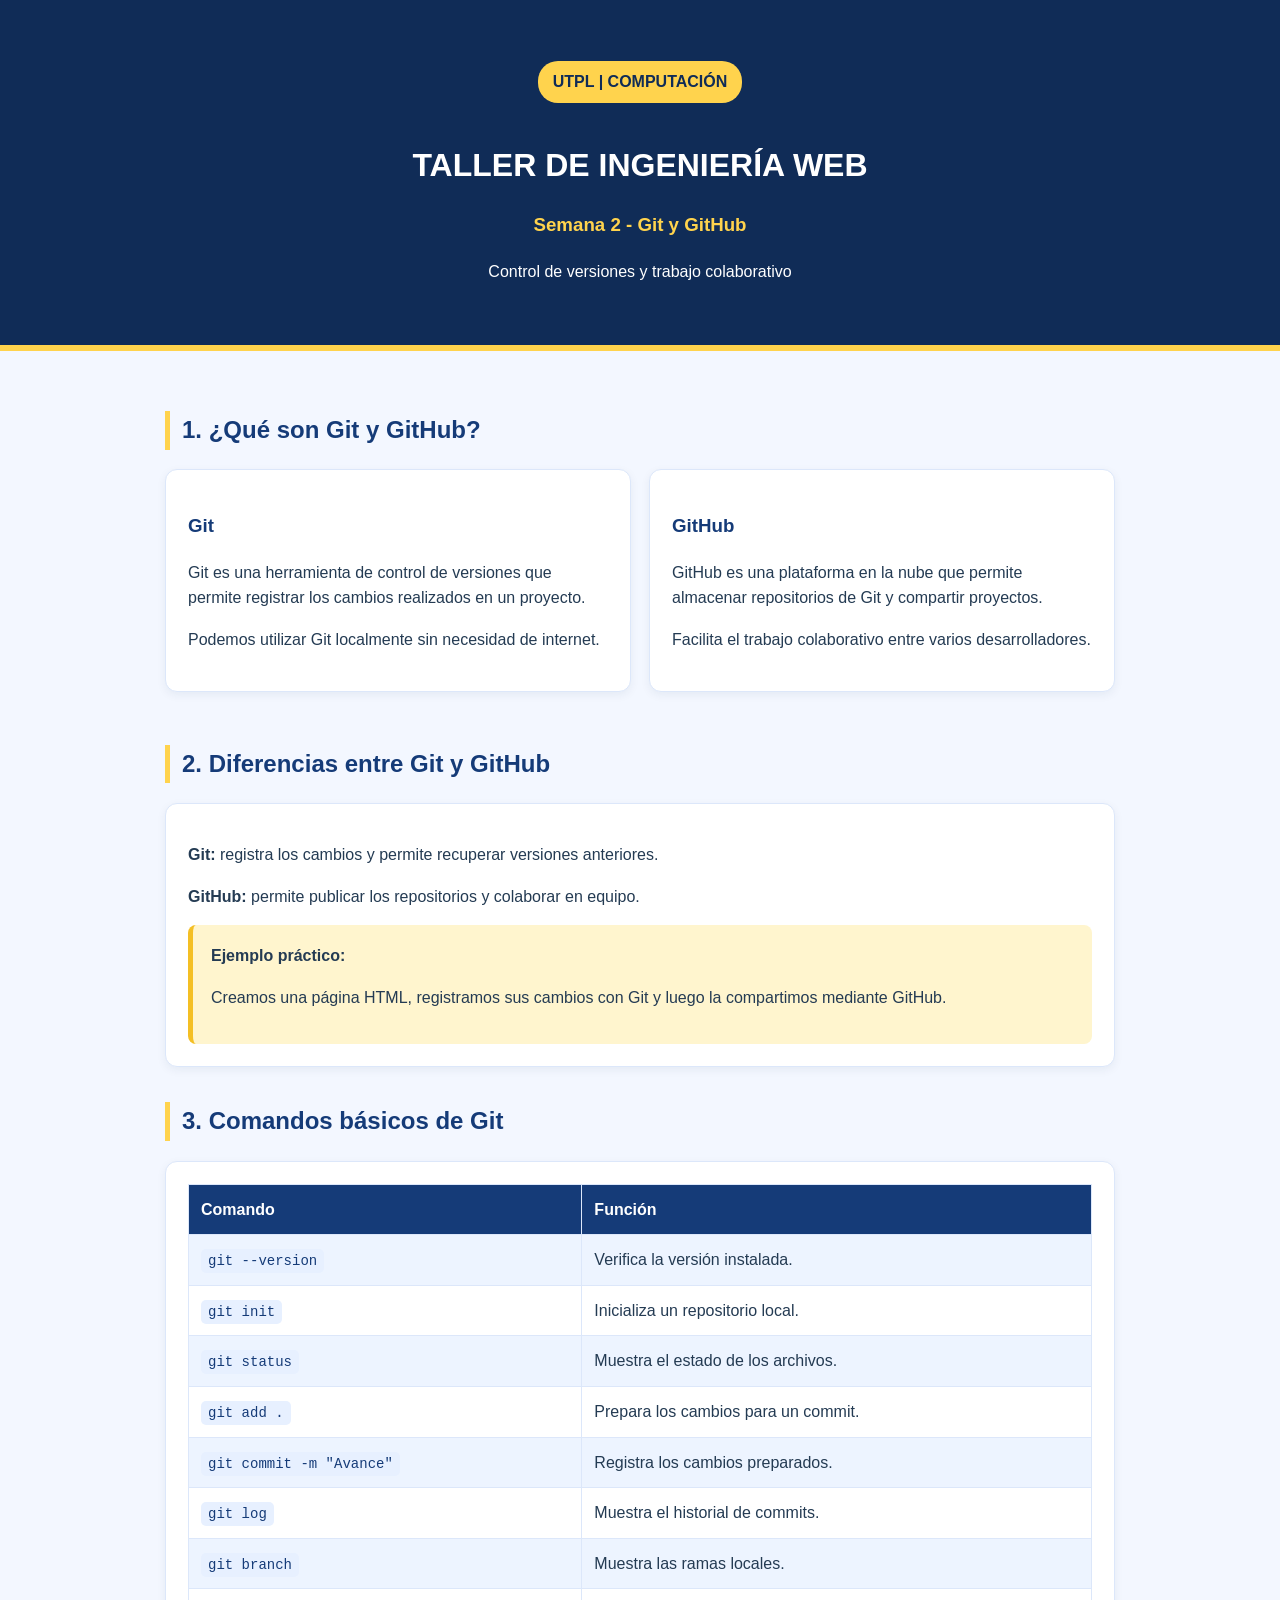
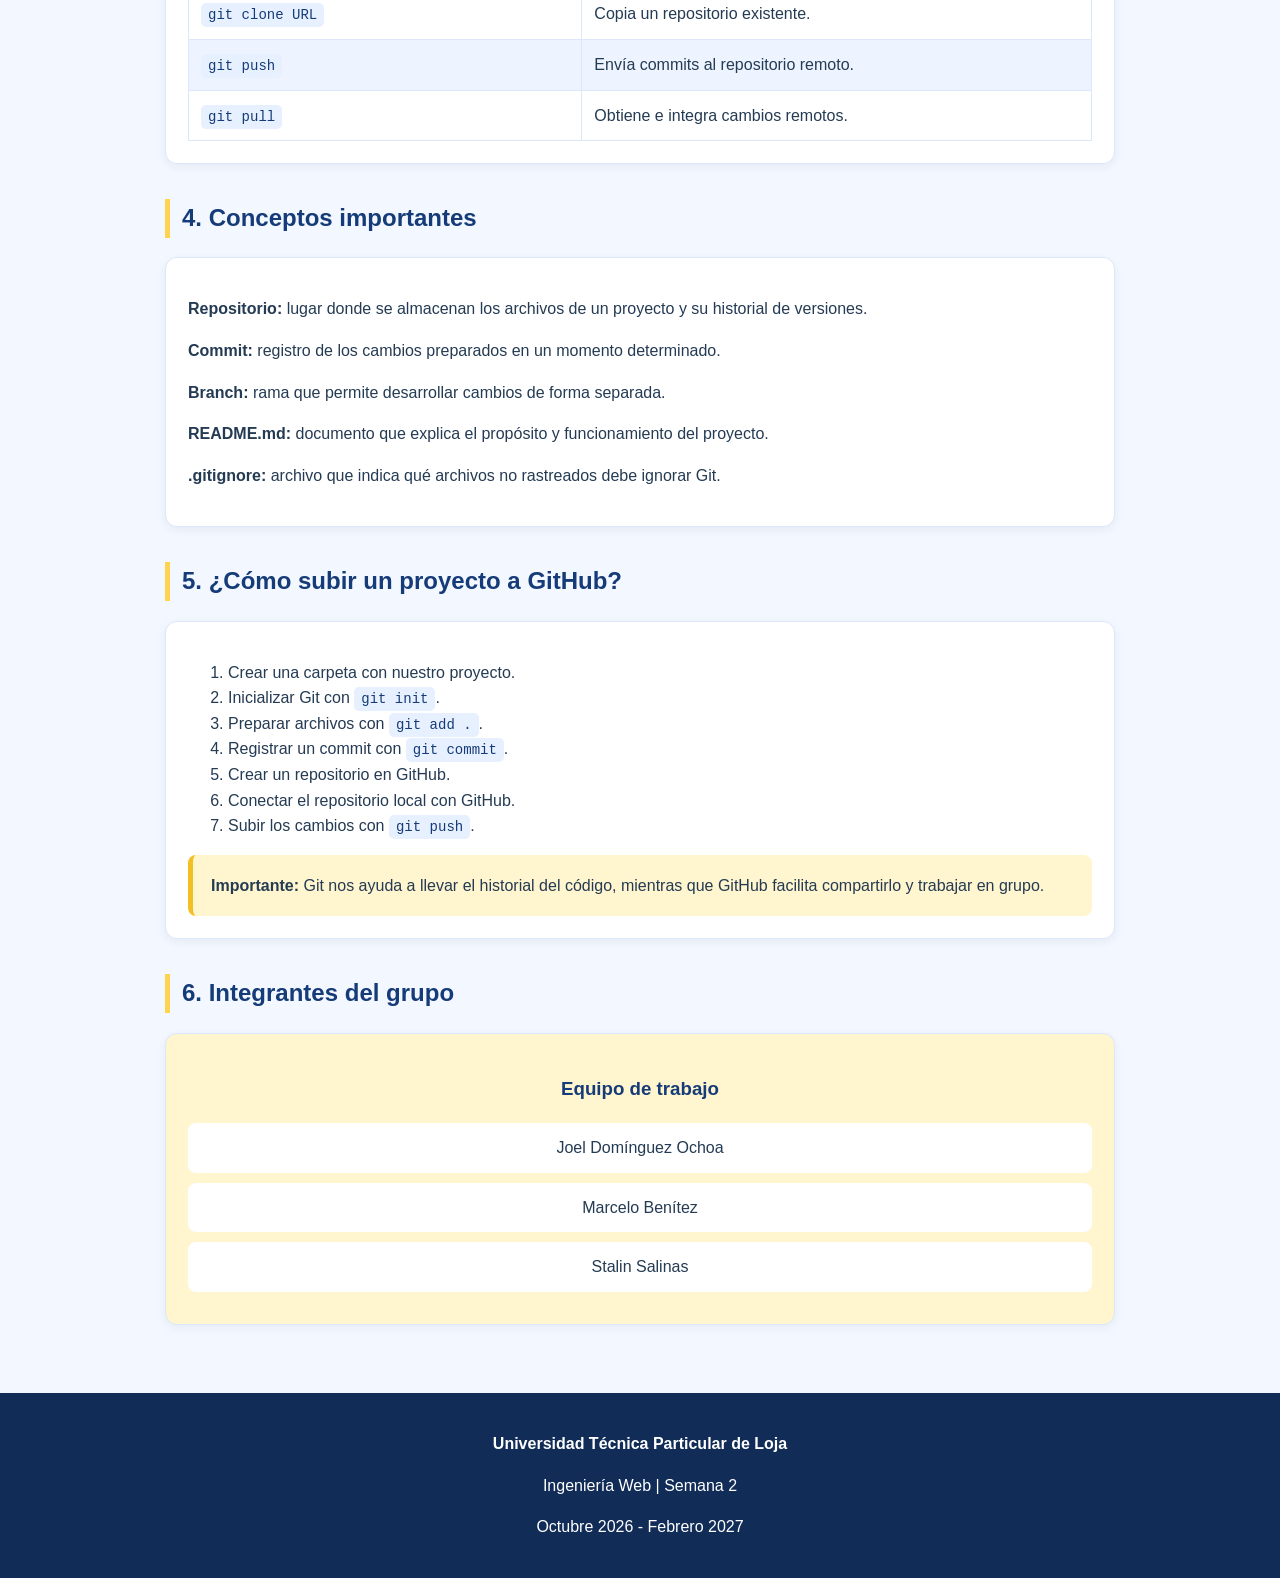
==== index.html @ 4f84884b "Primer Cambio I" ====
<!DOCTYPE html>
<html lang="es">
<head>
    <meta charset="UTF-8">
    <meta name="viewport" content="width=device-width, initial-scale=1.0">
    <title>Taller de Ingeniería Web</title>

    <style>
        body {
            margin: 0;
            font-family: Arial, sans-serif;
            background-color: #F3F7FF;
            color: #243B53;
            line-height: 1.6;
        }

        header {
            background-color: #102C57;
            color: white;
            text-align: center;
            padding: 45px 20px;
            border-bottom: 6px solid #FFD34D;
        }

        header h1 {
            font-size: 32px;
            margin-bottom: 10px;
        }

        .etiqueta {
            background-color: #FFD34D;
            color: #102C57;
            padding: 8px 15px;
            border-radius: 20px;
            font-weight: bold;
            display: inline-block;
        }

        .contenedor {
            max-width: 950px;
            margin: auto;
            padding: 25px;
        }

        h2 {
            color: #153B78;
            border-left: 5px solid #FFD34D;
            padding-left: 12px;
            margin-top: 35px;
        }

        h3 {
            color: #153B78;
        }

        .tarjeta {
            background-color: white;
            padding: 22px;
            margin-bottom: 18px;
            border-radius: 12px;
            border: 1px solid #DCE7FA;
            box-shadow: 0 3px 10px #152B5010;
        }

        .columnas {
            display: flex;
            gap: 18px;
        }

        .columnas .tarjeta {
            flex: 1;
        }

        .destacado {
            background-color: #FFF5CE;
            border-left: 5px solid #F4BF24;
            padding: 18px;
            border-radius: 8px;
        }

        table {
            width: 100%;
            border-collapse: collapse;
        }

        th {
            background-color: #153B78;
            color: white;
        }

        th, td {
            padding: 12px;
            border: 1px solid #DCE7FA;
            text-align: left;
        }

        tr:nth-child(even) {
            background-color: #EDF4FF;
        }

        code {
            background-color: #E7F0FF;
            color: #153B78;
            padding: 4px 7px;
            border-radius: 5px;
            font-size: 14px;
        }

        .tabla {
            overflow-x: auto;
        }

        .integrantes {
            background-color: #FFF5CE;
            text-align: center;
        }

        .integrantes p {
            background-color: white;
            padding: 12px;
            border-radius: 8px;
            margin: 10px 0;
        }

        footer {
            background-color: #102C57;
            color: white;
            text-align: center;
            padding: 22px;
            margin-top: 25px;
        }

        @media (max-width: 600px) {
            .columnas {
                flex-direction: column;
            }

            header h1 {
                font-size: 25px;
            }
        }
    </style>
</head>

<body>

    <header>
        <p class="etiqueta">UTPL | COMPUTACIÓN</p>

        <h1>TALLER DE INGENIERÍA WEB</h1>

        <h3 style="color: #FFD34D;">
            Semana 2 - Git y GitHub
        </h3>

        <p>Control de versiones y trabajo colaborativo</p>
    </header>

    <main class="contenedor">

        <h2>1. ¿Qué son Git y GitHub?</h2>

        <div class="columnas">

            <div class="tarjeta">
                <h3>Git</h3>

                <p>
                    Git es una herramienta de control
                    de versiones que permite registrar
                    los cambios realizados en un proyecto.
                </p>

                <p>
                    Podemos utilizar Git localmente
                    sin necesidad de internet.
                </p>
            </div>

            <div class="tarjeta">
                <h3>GitHub</h3>

                <p>
                    GitHub es una plataforma en la nube
                    que permite almacenar repositorios
                    de Git y compartir proyectos.
                </p>

                <p>
                    Facilita el trabajo colaborativo
                    entre varios desarrolladores.
                </p>
            </div>

        </div>

        <h2>2. Diferencias entre Git y GitHub</h2>

        <div class="tarjeta">

            <p>
                <b>Git:</b> registra los cambios
                y permite recuperar versiones anteriores.
            </p>

            <p>
                <b>GitHub:</b> permite publicar
                los repositorios y colaborar en equipo.
            </p>

            <div class="destacado">
                <b>Ejemplo práctico:</b>

                <p>
                    Creamos una página HTML, registramos
                    sus cambios con Git y luego la
                    compartimos mediante GitHub.
                </p>
            </div>

        </div>

        <h2>3. Comandos básicos de Git</h2>

        <div class="tarjeta tabla">

            <table>
                <tr>
                    <th>Comando</th>
                    <th>Función</th>
                </tr>

                <tr>
                    <td><code>git --version</code></td>
                    <td>Verifica la versión instalada.</td>
                </tr>

                <tr>
                    <td><code>git init</code></td>
                    <td>Inicializa un repositorio local.</td>
                </tr>

                <tr>
                    <td><code>git status</code></td>
                    <td>Muestra el estado de los archivos.</td>
                </tr>

                <tr>
                    <td><code>git add .</code></td>
                    <td>Prepara los cambios para un commit.</td>
                </tr>

                <tr>
                    <td><code>git commit -m "Avance"</code></td>
                    <td>Registra los cambios preparados.</td>
                </tr>

                <tr>
                    <td><code>git log</code></td>
                    <td>Muestra el historial de commits.</td>
                </tr>

                <tr>
                    <td><code>git branch</code></td>
                    <td>Muestra las ramas locales.</td>
                </tr>

                <tr>
                    <td><code>git clone URL</code></td>
                    <td>Copia un repositorio existente.</td>
                </tr>

                <tr>
                    <td><code>git push</code></td>
                    <td>Envía commits al repositorio remoto.</td>
                </tr>

                <tr>
                    <td><code>git pull</code></td>
                    <td>Obtiene e integra cambios remotos.</td>
                </tr>
            </table>

        </div>

        <h2>4. Conceptos importantes</h2>

        <div class="tarjeta">

            <p>
                <b>Repositorio:</b> lugar donde se
                almacenan los archivos de un proyecto
                y su historial de versiones.
            </p>

            <p>
                <b>Commit:</b> registro de los cambios
                preparados en un momento determinado.
            </p>

            <p>
                <b>Branch:</b> rama que permite
                desarrollar cambios de forma separada.
            </p>

            <p>
                <b>README.md:</b> documento que explica
                el propósito y funcionamiento del proyecto.
            </p>

            <p>
                <b>.gitignore:</b> archivo que indica
                qué archivos no rastreados debe ignorar Git.
            </p>

        </div>

        <h2>5. ¿Cómo subir un proyecto a GitHub?</h2>

        <div class="tarjeta">

            <ol>
                <li>Crear una carpeta con nuestro proyecto.</li>
                <li>Inicializar Git con <code>git init</code>.</li>
                <li>Preparar archivos con <code>git add .</code>.</li>
                <li>Registrar un commit con <code>git commit</code>.</li>
                <li>Crear un repositorio en GitHub.</li>
                <li>Conectar el repositorio local con GitHub.</li>
                <li>Subir los cambios con <code>git push</code>.</li>
            </ol>

            <div class="destacado">
                <b>Importante:</b>
                Git nos ayuda a llevar el historial
                del código, mientras que GitHub facilita
                compartirlo y trabajar en grupo.
            </div>

        </div>

        <h2>6. Integrantes del grupo</h2>

        <div class="tarjeta integrantes">

            <h3>Equipo de trabajo</h3>

            <p>Joel Domínguez Ochoa</p>
            <p>Marcelo Benítez</p>
            <p>Stalin Salinas</p>

        </div>

    </main>

    <footer>
        <p><b>Universidad Técnica Particular de Loja</b></p>
        <p>Ingeniería Web | Semana 2</p>
        <p>Octubre 2026 - Febrero 2027</p>
    </footer>

</body>
</html>
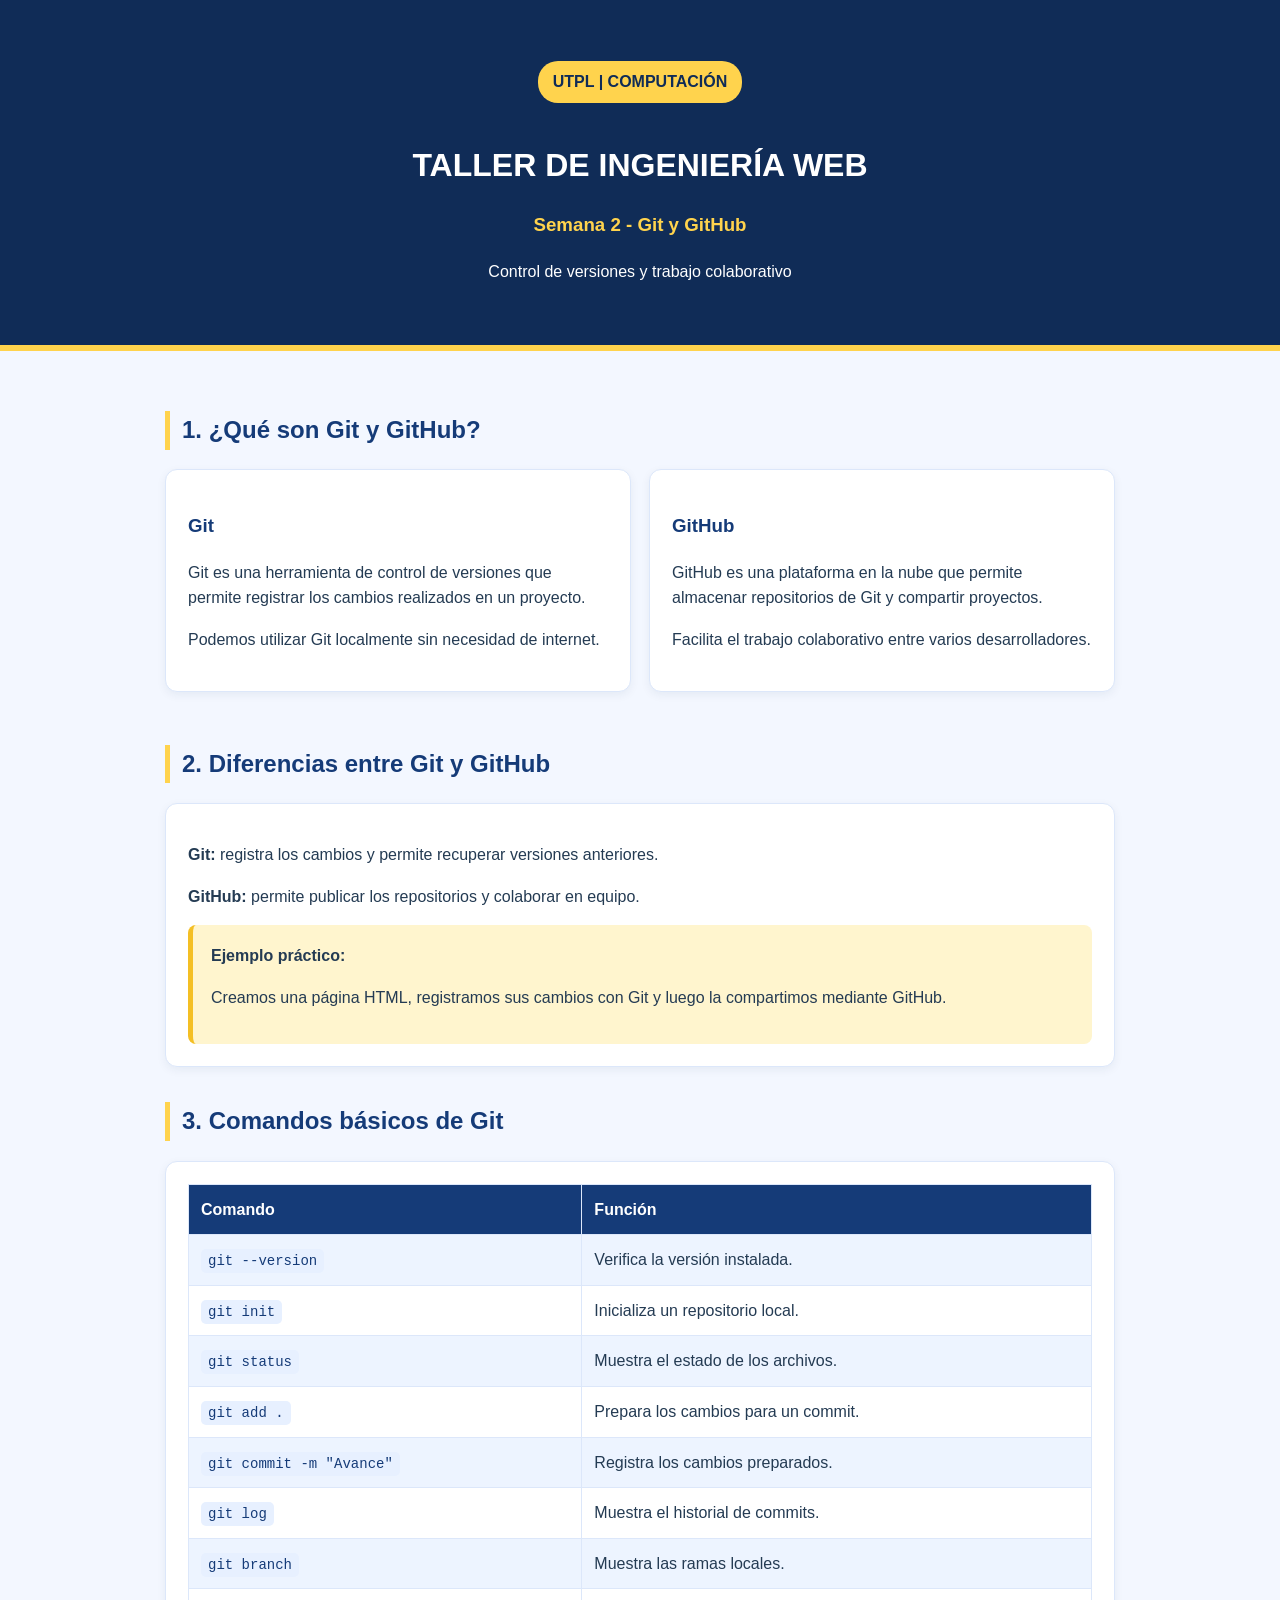
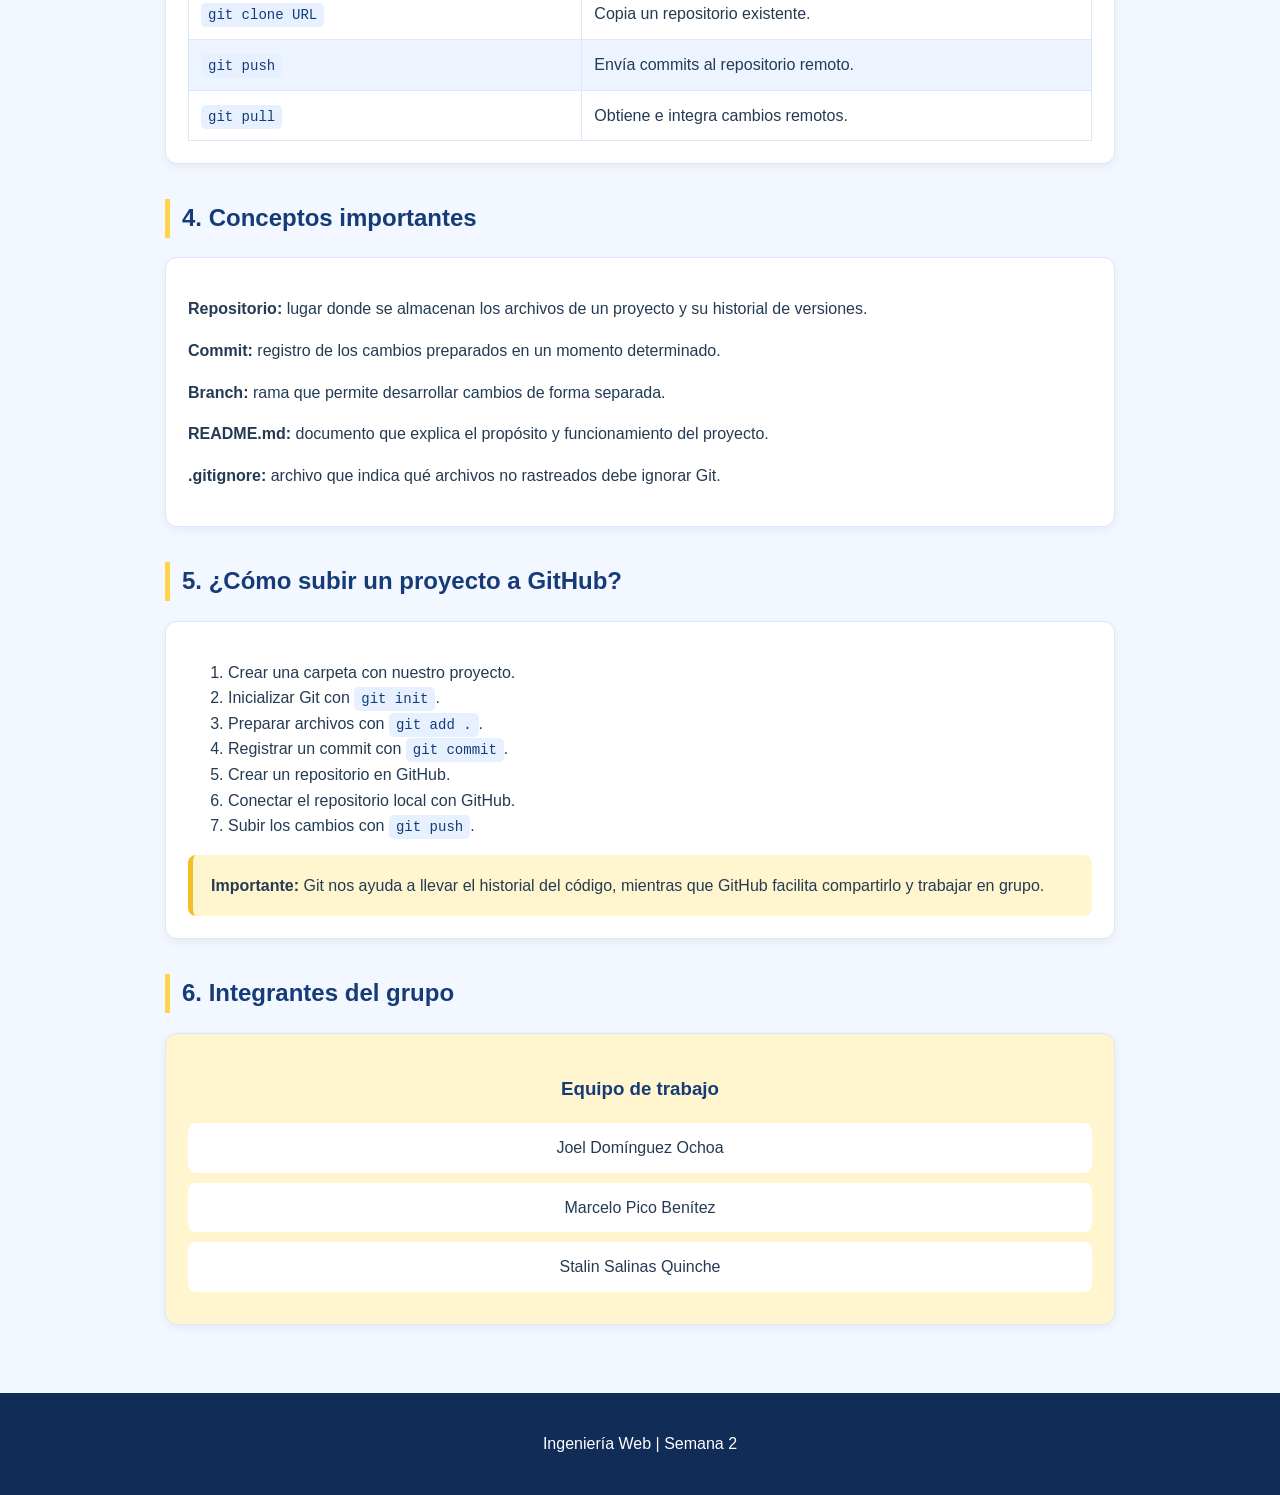
==== commit 5ac05e04: "Primer Cambio II" ====
--- a/index.html
+++ b/index.html
@@ -346,17 +346,15 @@
             <h3>Equipo de trabajo</h3>
 
             <p>Joel Domínguez Ochoa</p>
-            <p>Marcelo Benítez</p>
-            <p>Stalin Salinas</p>
+            <p>Marcelo Pico Benítez</p>
+            <p>Stalin Salinas Quinche</p>
 
         </div>
 
     </main>
 
     <footer>
-        <p><b>Universidad Técnica Particular de Loja</b></p>
         <p>Ingeniería Web | Semana 2</p>
-        <p>Octubre 2026 - Febrero 2027</p>
     </footer>
 
 </body>
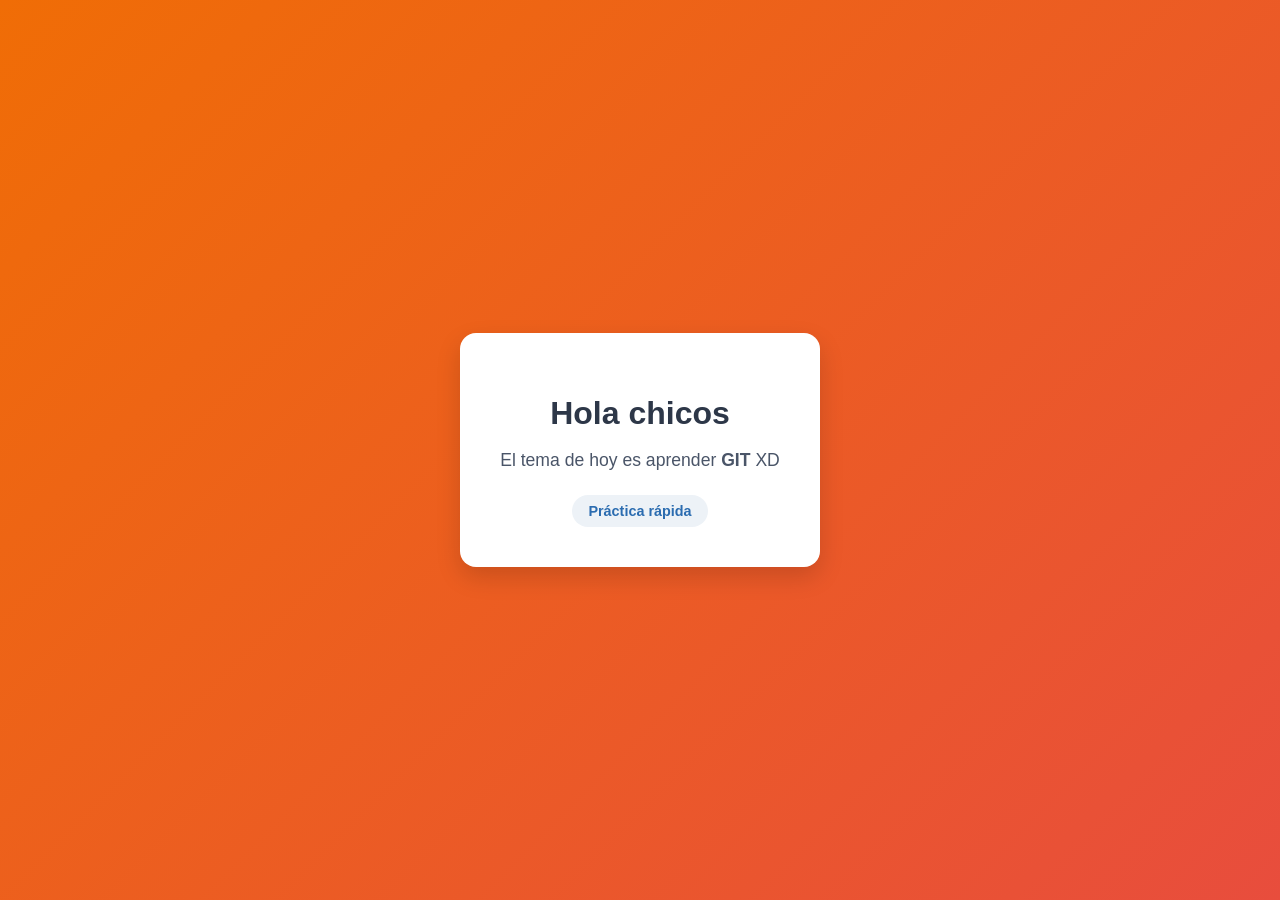
==== commit eb2c92f4: "practicaRamaGitHub" ====
--- a/index.html
+++ b/index.html
@@ -1,361 +1,16 @@
-
 <!DOCTYPE html>
 <html lang="es">
 <head>
     <meta charset="UTF-8">
     <meta name="viewport" content="width=device-width, initial-scale=1.0">
-    <title>Taller de Ingeniería Web</title>
-
-    <style>
-        body {
-            margin: 0;
-            font-family: Arial, sans-serif;
-            background-color: #F3F7FF;
-            color: #243B53;
-            line-height: 1.6;
-        }
-
-        header {
-            background-color: #102C57;
-            color: white;
-            text-align: center;
-            padding: 45px 20px;
-            border-bottom: 6px solid #FFD34D;
-        }
-
-        header h1 {
-            font-size: 32px;
-            margin-bottom: 10px;
-        }
-
-        .etiqueta {
-            background-color: #FFD34D;
-            color: #102C57;
-            padding: 8px 15px;
-            border-radius: 20px;
-            font-weight: bold;
-            display: inline-block;
-        }
-
-        .contenedor {
-            max-width: 950px;
-            margin: auto;
-            padding: 25px;
-        }
-
-        h2 {
-            color: #153B78;
-            border-left: 5px solid #FFD34D;
-            padding-left: 12px;
-            margin-top: 35px;
-        }
-
-        h3 {
-            color: #153B78;
-        }
-
-        .tarjeta {
-            background-color: white;
-            padding: 22px;
-            margin-bottom: 18px;
-            border-radius: 12px;
-            border: 1px solid #DCE7FA;
-            box-shadow: 0 3px 10px #152B5010;
-        }
-
-        .columnas {
-            display: flex;
-            gap: 18px;
-        }
-
-        .columnas .tarjeta {
-            flex: 1;
-        }
-
-        .destacado {
-            background-color: #FFF5CE;
-            border-left: 5px solid #F4BF24;
-            padding: 18px;
-            border-radius: 8px;
-        }
-
-        table {
-            width: 100%;
-            border-collapse: collapse;
-        }
-
-        th {
-            background-color: #153B78;
-            color: white;
-        }
-
-        th, td {
-            padding: 12px;
-            border: 1px solid #DCE7FA;
-            text-align: left;
-        }
-
-        tr:nth-child(even) {
-            background-color: #EDF4FF;
-        }
-
-        code {
-            background-color: #E7F0FF;
-            color: #153B78;
-            padding: 4px 7px;
-            border-radius: 5px;
-            font-size: 14px;
-        }
-
-        .tabla {
-            overflow-x: auto;
-        }
-
-        .integrantes {
-            background-color: #FFF5CE;
-            text-align: center;
-        }
-
-        .integrantes p {
-            background-color: white;
-            padding: 12px;
-            border-radius: 8px;
-            margin: 10px 0;
-        }
-
-        footer {
-            background-color: #102C57;
-            color: white;
-            text-align: center;
-            padding: 22px;
-            margin-top: 25px;
-        }
-
-        @media (max-width: 600px) {
-            .columnas {
-                flex-direction: column;
-            }
-
-            header h1 {
-                font-size: 25px;
-            }
-        }
-    </style>
+    <title>Práctica de Git</title>
+    <link rel="stylesheet" href="style.css">
 </head>
-
 <body>
-
-    <header>
-        <p class="etiqueta">UTPL | COMPUTACIÓN</p>
-
-        <h1>TALLER DE INGENIERÍA WEB</h1>
-
-        <h3 style="color: #FFD34D;">
-            Semana 2 - Git y GitHub
-        </h3>
-
-        <p>Control de versiones y trabajo colaborativo</p>
-    </header>
-
-    <main class="contenedor">
-
-        <h2>1. ¿Qué son Git y GitHub?</h2>
-
-        <div class="columnas">
-
-            <div class="tarjeta">
-                <h3>Git</h3>
-
-                <p>
-                    Git es una herramienta de control
-                    de versiones que permite registrar
-                    los cambios realizados en un proyecto.
-                </p>
-
-                <p>
-                    Podemos utilizar Git localmente
-                    sin necesidad de internet.
-                </p>
-            </div>
-
-            <div class="tarjeta">
-                <h3>GitHub</h3>
-
-                <p>
-                    GitHub es una plataforma en la nube
-                    que permite almacenar repositorios
-                    de Git y compartir proyectos.
-                </p>
-
-                <p>
-                    Facilita el trabajo colaborativo
-                    entre varios desarrolladores.
-                </p>
-            </div>
-
-        </div>
-
-        <h2>2. Diferencias entre Git y GitHub</h2>
-
-        <div class="tarjeta">
-
-            <p>
-                <b>Git:</b> registra los cambios
-                y permite recuperar versiones anteriores.
-            </p>
-
-            <p>
-                <b>GitHub:</b> permite publicar
-                los repositorios y colaborar en equipo.
-            </p>
-
-            <div class="destacado">
-                <b>Ejemplo práctico:</b>
-
-                <p>
-                    Creamos una página HTML, registramos
-                    sus cambios con Git y luego la
-                    compartimos mediante GitHub.
-                </p>
-            </div>
-
-        </div>
-
-        <h2>3. Comandos básicos de Git</h2>
-
-        <div class="tarjeta tabla">
-
-            <table>
-                <tr>
-                    <th>Comando</th>
-                    <th>Función</th>
-                </tr>
-
-                <tr>
-                    <td><code>git --version</code></td>
-                    <td>Verifica la versión instalada.</td>
-                </tr>
-
-                <tr>
-                    <td><code>git init</code></td>
-                    <td>Inicializa un repositorio local.</td>
-                </tr>
-
-                <tr>
-                    <td><code>git status</code></td>
-                    <td>Muestra el estado de los archivos.</td>
-                </tr>
-
-                <tr>
-                    <td><code>git add .</code></td>
-                    <td>Prepara los cambios para un commit.</td>
-                </tr>
-
-                <tr>
-                    <td><code>git commit -m "Avance"</code></td>
-                    <td>Registra los cambios preparados.</td>
-                </tr>
-
-                <tr>
-                    <td><code>git log</code></td>
-                    <td>Muestra el historial de commits.</td>
-                </tr>
-
-                <tr>
-                    <td><code>git branch</code></td>
-                    <td>Muestra las ramas locales.</td>
-                </tr>
-
-                <tr>
-                    <td><code>git clone URL</code></td>
-                    <td>Copia un repositorio existente.</td>
-                </tr>
-
-                <tr>
-                    <td><code>git push</code></td>
-                    <td>Envía commits al repositorio remoto.</td>
-                </tr>
-
-                <tr>
-                    <td><code>git pull</code></td>
-                    <td>Obtiene e integra cambios remotos.</td>
-                </tr>
-            </table>
-
-        </div>
-
-        <h2>4. Conceptos importantes</h2>
-
-        <div class="tarjeta">
-
-            <p>
-                <b>Repositorio:</b> lugar donde se
-                almacenan los archivos de un proyecto
-                y su historial de versiones.
-            </p>
-
-            <p>
-                <b>Commit:</b> registro de los cambios
-                preparados en un momento determinado.
-            </p>
-
-            <p>
-                <b>Branch:</b> rama que permite
-                desarrollar cambios de forma separada.
-            </p>
-
-            <p>
-                <b>README.md:</b> documento que explica
-                el propósito y funcionamiento del proyecto.
-            </p>
-
-            <p>
-                <b>.gitignore:</b> archivo que indica
-                qué archivos no rastreados debe ignorar Git.
-            </p>
-
-        </div>
-
-        <h2>5. ¿Cómo subir un proyecto a GitHub?</h2>
-
-        <div class="tarjeta">
-
-            <ol>
-                <li>Crear una carpeta con nuestro proyecto.</li>
-                <li>Inicializar Git con <code>git init</code>.</li>
-                <li>Preparar archivos con <code>git add .</code>.</li>
-                <li>Registrar un commit con <code>git commit</code>.</li>
-                <li>Crear un repositorio en GitHub.</li>
-                <li>Conectar el repositorio local con GitHub.</li>
-                <li>Subir los cambios con <code>git push</code>.</li>
-            </ol>
-
-            <div class="destacado">
-                <b>Importante:</b>
-                Git nos ayuda a llevar el historial
-                del código, mientras que GitHub facilita
-                compartirlo y trabajar en grupo.
-            </div>
-
-        </div>
-
-        <h2>6. Integrantes del grupo</h2>
-
-        <div class="tarjeta integrantes">
-
-            <h3>Equipo de trabajo</h3>
-
-            <p>Joel Domínguez Ochoa</p>
-            <p>Marcelo Pico Benítez</p>
-            <p>Stalin Salinas Quinche</p>
-
-        </div>
-
-    </main>
-
-    <footer>
-        <p>Ingeniería Web | Semana 2</p>
-    </footer>
-
+    <div class="card">
+        <h1>Hola chicos</h1>
+        <p class="subtitle">El tema de hoy es aprender <strong>GIT</strong> XD</p>
+        <div class="badge">Práctica rápida</div>
+    </div>
 </body>
-</html>
+</html>
--- a/style.css
+++ b/style.css
@@ -0,0 +1,39 @@
+body {
+    font-family: 'Segoe UI', Tahoma, Geneva, Verdana, sans-serif;
+    background: linear-gradient(135deg, #f06d06, #e84d3d);
+    height: 100vh;
+    margin: 0;
+    display: flex;
+    justify-content: center;
+    align-items: center;
+}
+
+.card {
+    background: #ffffff;
+    padding: 2.5rem;
+    border-radius: 16px;
+    box-shadow: 0 10px 25px rgba(0, 0, 0, 0.15);
+    text-align: center;
+    max-width: 400px;
+}
+
+h1 {
+    color: #2d3748;
+    margin-bottom: 0.5rem;
+}
+
+.subtitle {
+    color: #4a5568;
+    font-size: 1.1rem;
+    margin-bottom: 1.5rem;
+}
+
+.badge {
+    display: inline-block;
+    background: #edf2f7;
+    color: #2b6cb0;
+    padding: 0.5rem 1rem;
+    border-radius: 20px;
+    font-weight: 600;
+    font-size: 0.9rem;
+}
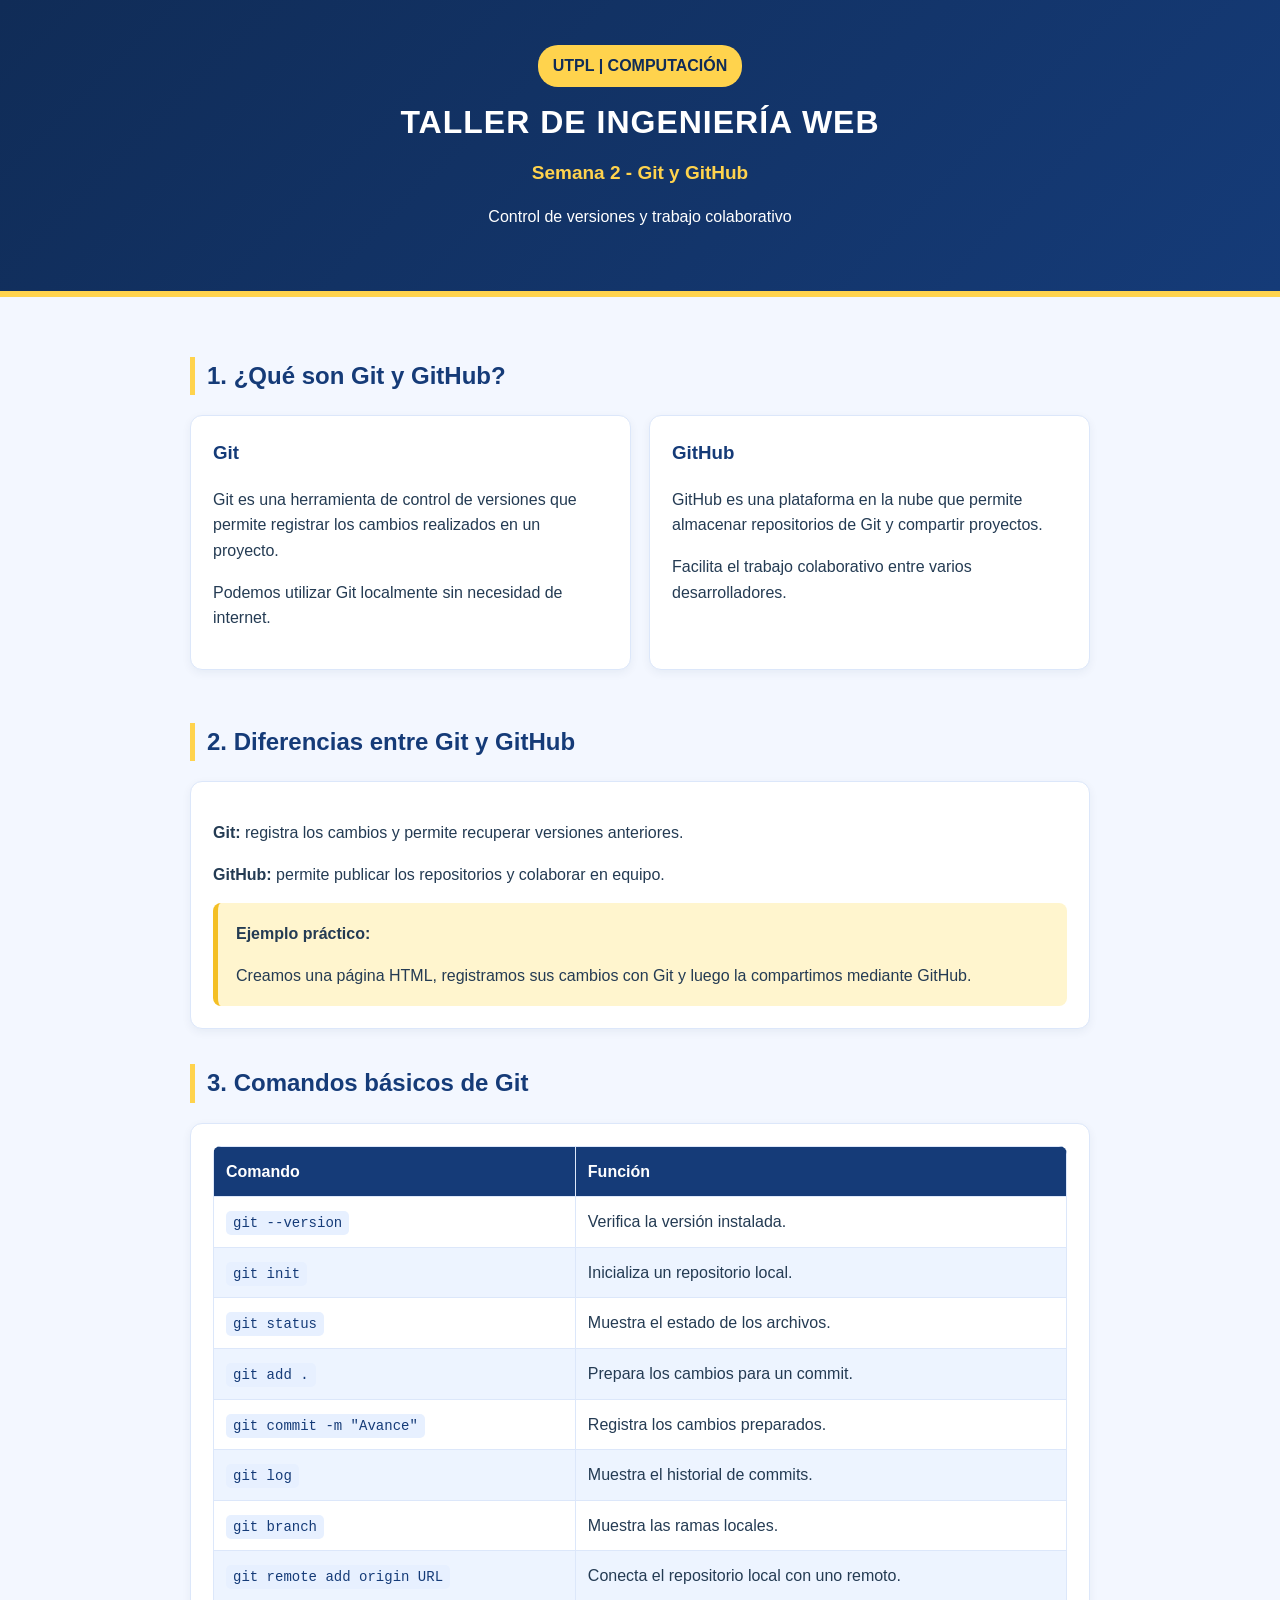
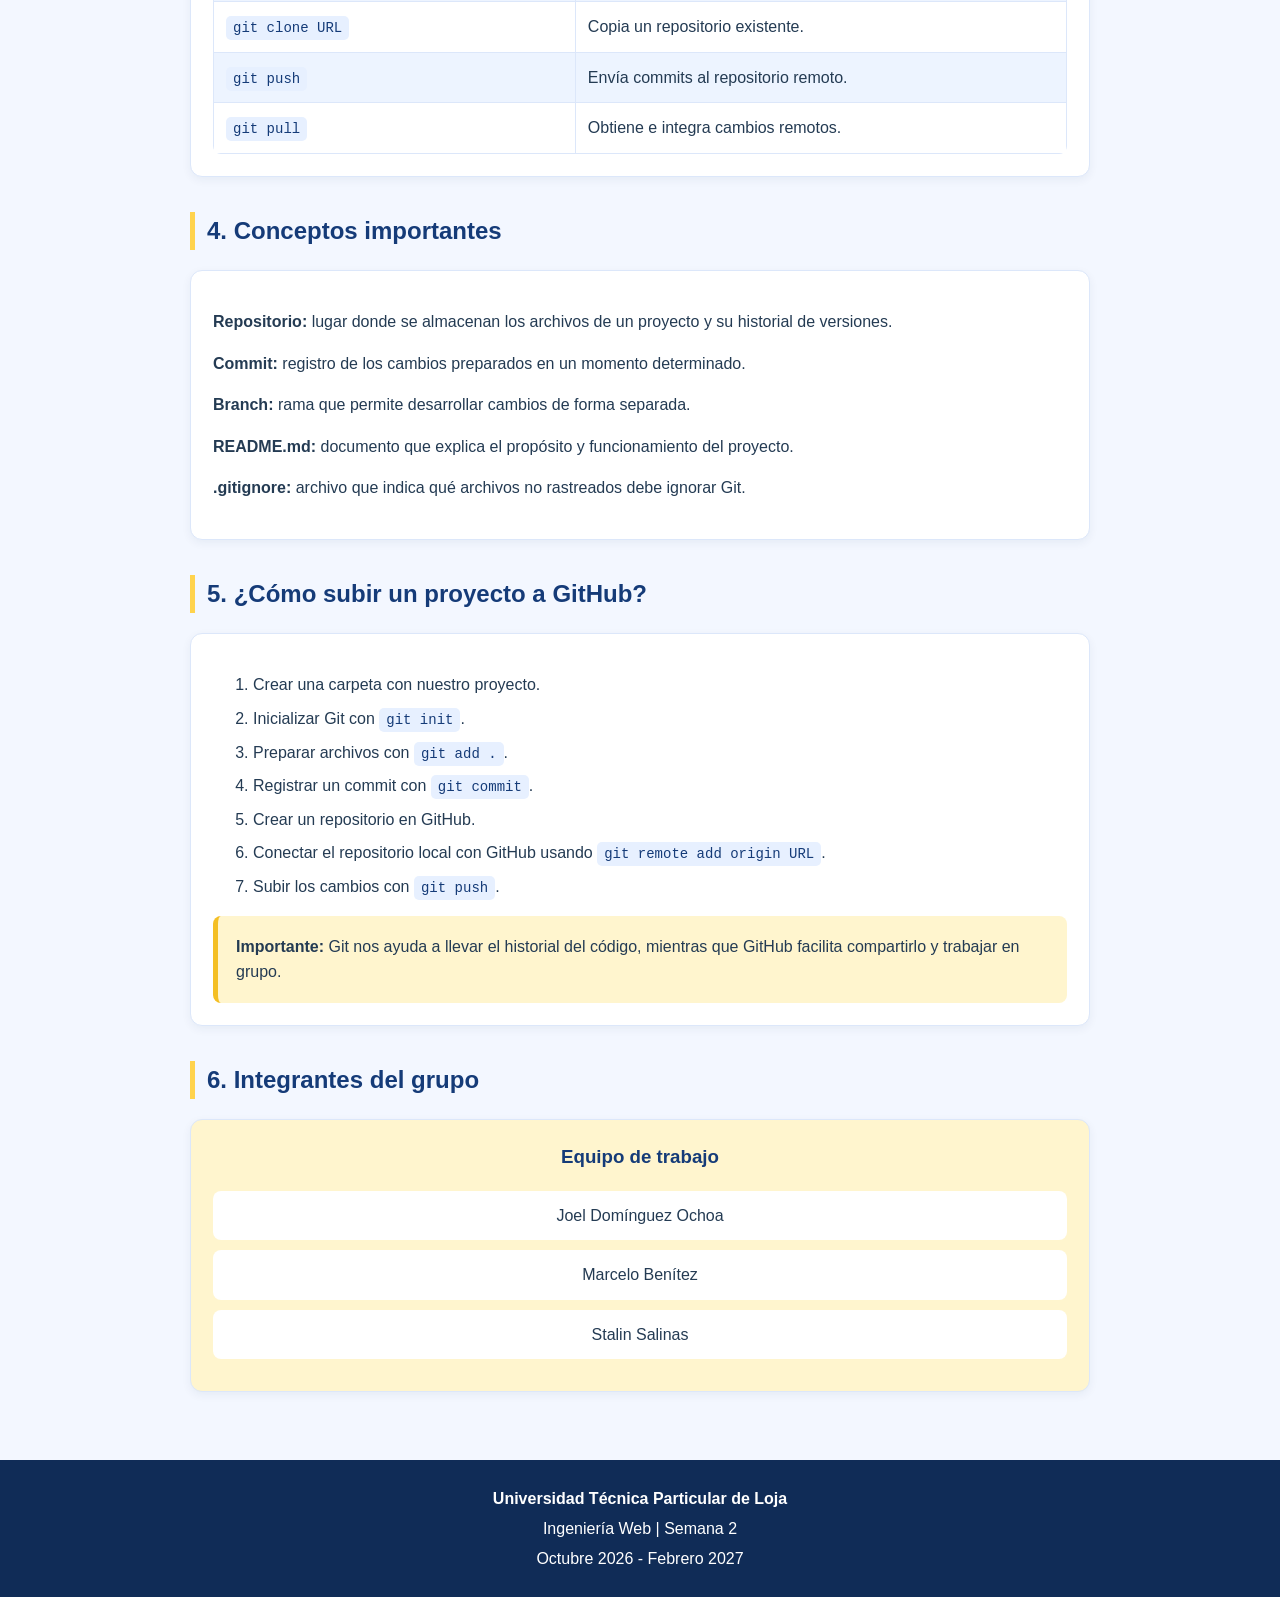
==== commit bfa8131c: "Pequeños cambios en el codigo de html, css y separación de archivos" ====
--- a/index.html
+++ b/index.html
@@ -3,14 +3,247 @@
 <head>
     <meta charset="UTF-8">
     <meta name="viewport" content="width=device-width, initial-scale=1.0">
-    <title>Práctica de Git</title>
-    <link rel="stylesheet" href="style.css">
+    <meta name="description" content="Taller de Ingeniería Web - Semana 2: Git y GitHub. UTPL Computación.">
+    <title>Taller de Ingeniería Web | Git y GitHub</title>
+    <link rel="stylesheet" href="styles.css">
 </head>
+
 <body>
-    <div class="card">
-        <h1>Hola chicos</h1>
-        <p class="subtitle">El tema de hoy es aprender <strong>GIT</strong> XD</p>
-        <div class="badge">Práctica rápida</div>
-    </div>
+
+    <header>
+        <p class="etiqueta">UTPL | COMPUTACIÓN</p>
+
+        <h1>TALLER DE INGENIERÍA WEB</h1>
+
+        <p class="subtitulo">Semana 2 - Git y GitHub</p>
+
+        <p>Control de versiones y trabajo colaborativo</p>
+    </header>
+
+    <main class="contenedor">
+
+        <section>
+            <h2>1. ¿Qué son Git y GitHub?</h2>
+
+            <div class="columnas">
+
+                <article class="tarjeta">
+                    <h3>Git</h3>
+
+                    <p>
+                        Git es una herramienta de control
+                        de versiones que permite registrar
+                        los cambios realizados en un proyecto.
+                    </p>
+
+                    <p>
+                        Podemos utilizar Git localmente
+                        sin necesidad de internet.
+                    </p>
+                </article>
+
+                <article class="tarjeta">
+                    <h3>GitHub</h3>
+
+                    <p>
+                        GitHub es una plataforma en la nube
+                        que permite almacenar repositorios
+                        de Git y compartir proyectos.
+                    </p>
+
+                    <p>
+                        Facilita el trabajo colaborativo
+                        entre varios desarrolladores.
+                    </p>
+                </article>
+
+            </div>
+        </section>
+
+        <section>
+            <h2>2. Diferencias entre Git y GitHub</h2>
+
+            <div class="tarjeta">
+
+                <p>
+                    <strong>Git:</strong> registra los cambios
+                    y permite recuperar versiones anteriores.
+                </p>
+
+                <p>
+                    <strong>GitHub:</strong> permite publicar
+                    los repositorios y colaborar en equipo.
+                </p>
+
+                <div class="destacado">
+                    <strong>Ejemplo práctico:</strong>
+
+                    <p>
+                        Creamos una página HTML, registramos
+                        sus cambios con Git y luego la
+                        compartimos mediante GitHub.
+                    </p>
+                </div>
+
+            </div>
+        </section>
+
+        <section>
+            <h2>3. Comandos básicos de Git</h2>
+
+            <div class="tarjeta tabla">
+
+                <table>
+                    <thead>
+                        <tr>
+                            <th>Comando</th>
+                            <th>Función</th>
+                        </tr>
+                    </thead>
+
+                    <tbody>
+                        <tr>
+                            <td><code>git --version</code></td>
+                            <td>Verifica la versión instalada.</td>
+                        </tr>
+
+                        <tr>
+                            <td><code>git init</code></td>
+                            <td>Inicializa un repositorio local.</td>
+                        </tr>
+
+                        <tr>
+                            <td><code>git status</code></td>
+                            <td>Muestra el estado de los archivos.</td>
+                        </tr>
+
+                        <tr>
+                            <td><code>git add .</code></td>
+                            <td>Prepara los cambios para un commit.</td>
+                        </tr>
+
+                        <tr>
+                            <td><code>git commit -m "Avance"</code></td>
+                            <td>Registra los cambios preparados.</td>
+                        </tr>
+
+                        <tr>
+                            <td><code>git log</code></td>
+                            <td>Muestra el historial de commits.</td>
+                        </tr>
+
+                        <tr>
+                            <td><code>git branch</code></td>
+                            <td>Muestra las ramas locales.</td>
+                        </tr>
+
+                        <tr>
+                            <td><code>git remote add origin URL</code></td>
+                            <td>Conecta el repositorio local con uno remoto.</td>
+                        </tr>
+
+                        <tr>
+                            <td><code>git clone URL</code></td>
+                            <td>Copia un repositorio existente.</td>
+                        </tr>
+
+                        <tr>
+                            <td><code>git push</code></td>
+                            <td>Envía commits al repositorio remoto.</td>
+                        </tr>
+
+                        <tr>
+                            <td><code>git pull</code></td>
+                            <td>Obtiene e integra cambios remotos.</td>
+                        </tr>
+                    </tbody>
+                </table>
+
+            </div>
+        </section>
+
+        <section>
+            <h2>4. Conceptos importantes</h2>
+
+            <div class="tarjeta">
+
+                <p>
+                    <strong>Repositorio:</strong> lugar donde se
+                    almacenan los archivos de un proyecto
+                    y su historial de versiones.
+                </p>
+
+                <p>
+                    <strong>Commit:</strong> registro de los cambios
+                    preparados en un momento determinado.
+                </p>
+
+                <p>
+                    <strong>Branch:</strong> rama que permite
+                    desarrollar cambios de forma separada.
+                </p>
+
+                <p>
+                    <strong>README.md:</strong> documento que explica
+                    el propósito y funcionamiento del proyecto.
+                </p>
+
+                <p>
+                    <strong>.gitignore:</strong> archivo que indica
+                    qué archivos no rastreados debe ignorar Git.
+                </p>
+
+            </div>
+        </section>
+
+        <section>
+            <h2>5. ¿Cómo subir un proyecto a GitHub?</h2>
+
+            <div class="tarjeta">
+
+                <ol class="pasos">
+                    <li>Crear una carpeta con nuestro proyecto.</li>
+                    <li>Inicializar Git con <code>git init</code>.</li>
+                    <li>Preparar archivos con <code>git add .</code>.</li>
+                    <li>Registrar un commit con <code>git commit</code>.</li>
+                    <li>Crear un repositorio en GitHub.</li>
+                    <li>Conectar el repositorio local con GitHub usando <code>git remote add origin URL</code>.</li>
+                    <li>Subir los cambios con <code>git push</code>.</li>
+                </ol>
+
+                <div class="destacado">
+                    <strong>Importante:</strong>
+                    Git nos ayuda a llevar el historial
+                    del código, mientras que GitHub facilita
+                    compartirlo y trabajar en grupo.
+                </div>
+
+            </div>
+        </section>
+
+        <section>
+            <h2>6. Integrantes del grupo</h2>
+
+            <div class="tarjeta integrantes">
+
+                <h3>Equipo de trabajo</h3>
+
+                <ul>
+                    <li>Joel Domínguez Ochoa</li>
+                    <li>Marcelo Benítez</li>
+                    <li>Stalin Salinas</li>
+                </ul>
+
+            </div>
+        </section>
+
+    </main>
+
+    <footer>
+        <p><strong>Universidad Técnica Particular de Loja</strong></p>
+        <p>Ingeniería Web | Semana 2</p>
+        <p>Octubre 2026 - Febrero 2027</p>
+    </footer>
+
 </body>
 </html>
--- a/styles.css
+++ b/styles.css
@@ -0,0 +1,213 @@
+/* ===== Variables de color ===== */
+:root {
+    --azul-oscuro: #102C57;
+    --azul: #153B78;
+    --texto: #243B53;
+    --fondo: #F3F7FF;
+    --borde: #DCE7FA;
+    --fila-par: #EDF4FF;
+    --code-fondo: #E7F0FF;
+    --amarillo: #FFD34D;
+    --amarillo-oscuro: #F4BF24;
+    --amarillo-claro: #FFF5CE;
+    --blanco: #FFFFFF;
+}
+
+/* ===== Base ===== */
+* {
+    box-sizing: border-box;
+}
+
+body {
+    margin: 0;
+    font-family: "Segoe UI", Arial, sans-serif;
+    background-color: var(--fondo);
+    color: var(--texto);
+    line-height: 1.6;
+}
+
+/* ===== Encabezado ===== */
+header {
+    background: linear-gradient(135deg, var(--azul-oscuro), var(--azul));
+    color: var(--blanco);
+    text-align: center;
+    padding: 45px 20px;
+    border-bottom: 6px solid var(--amarillo);
+}
+
+header h1 {
+    font-size: 32px;
+    margin: 10px 0;
+    letter-spacing: 1px;
+}
+
+.etiqueta {
+    background-color: var(--amarillo);
+    color: var(--azul-oscuro);
+    padding: 8px 15px;
+    border-radius: 20px;
+    font-weight: bold;
+    display: inline-block;
+    margin: 0;
+}
+
+.subtitulo {
+    color: var(--amarillo);
+    font-size: 19px;
+    font-weight: bold;
+    margin: 0 0 5px;
+}
+
+/* ===== Contenido ===== */
+.contenedor {
+    max-width: 950px;
+    margin: auto;
+    padding: 25px;
+}
+
+h2 {
+    color: var(--azul);
+    border-left: 5px solid var(--amarillo);
+    padding-left: 12px;
+    margin-top: 35px;
+}
+
+h3 {
+    color: var(--azul);
+    margin-top: 0;
+}
+
+.tarjeta {
+    background-color: var(--blanco);
+    padding: 22px;
+    margin-bottom: 18px;
+    border-radius: 12px;
+    border: 1px solid var(--borde);
+    box-shadow: 0 3px 10px rgba(21, 43, 80, 0.06);
+    transition: transform 0.2s ease, box-shadow 0.2s ease;
+}
+
+.tarjeta:hover {
+    transform: translateY(-3px);
+    box-shadow: 0 6px 16px rgba(21, 43, 80, 0.12);
+}
+
+.columnas {
+    display: flex;
+    gap: 18px;
+}
+
+.columnas .tarjeta {
+    flex: 1;
+}
+
+.destacado {
+    background-color: var(--amarillo-claro);
+    border-left: 5px solid var(--amarillo-oscuro);
+    padding: 18px;
+    border-radius: 8px;
+    margin-top: 15px;
+}
+
+.destacado p {
+    margin-bottom: 0;
+}
+
+/* ===== Tabla ===== */
+.tabla {
+    overflow-x: auto;
+}
+
+table {
+    width: 100%;
+    border-collapse: collapse;
+    border-radius: 8px;
+    overflow: hidden;
+}
+
+th {
+    background-color: var(--azul);
+    color: var(--blanco);
+}
+
+th,
+td {
+    padding: 12px;
+    border: 1px solid var(--borde);
+    text-align: left;
+}
+
+tbody tr:nth-child(even) {
+    background-color: var(--fila-par);
+}
+
+tbody tr:hover {
+    background-color: var(--amarillo-claro);
+}
+
+code {
+    background-color: var(--code-fondo);
+    color: var(--azul);
+    padding: 4px 7px;
+    border-radius: 5px;
+    font-family: Consolas, "Courier New", monospace;
+    font-size: 14px;
+    white-space: nowrap;
+}
+
+/* ===== Lista de pasos ===== */
+.pasos li {
+    margin-bottom: 8px;
+}
+
+/* ===== Integrantes ===== */
+.integrantes {
+    background-color: var(--amarillo-claro);
+    text-align: center;
+}
+
+.integrantes ul {
+    list-style: none;
+    padding: 0;
+    margin: 0;
+}
+
+.integrantes li {
+    background-color: var(--blanco);
+    padding: 12px;
+    border-radius: 8px;
+    margin: 10px 0;
+    font-weight: 500;
+}
+
+/* ===== Pie de página ===== */
+footer {
+    background-color: var(--azul-oscuro);
+    color: var(--blanco);
+    text-align: center;
+    padding: 22px;
+    margin-top: 25px;
+}
+
+footer p {
+    margin: 4px 0;
+}
+
+/* ===== Responsive ===== */
+@media (max-width: 600px) {
+    .columnas {
+        flex-direction: column;
+    }
+
+    header h1 {
+        font-size: 25px;
+    }
+
+    .contenedor {
+        padding: 15px;
+    }
+
+    code {
+        white-space: normal;
+    }
+}
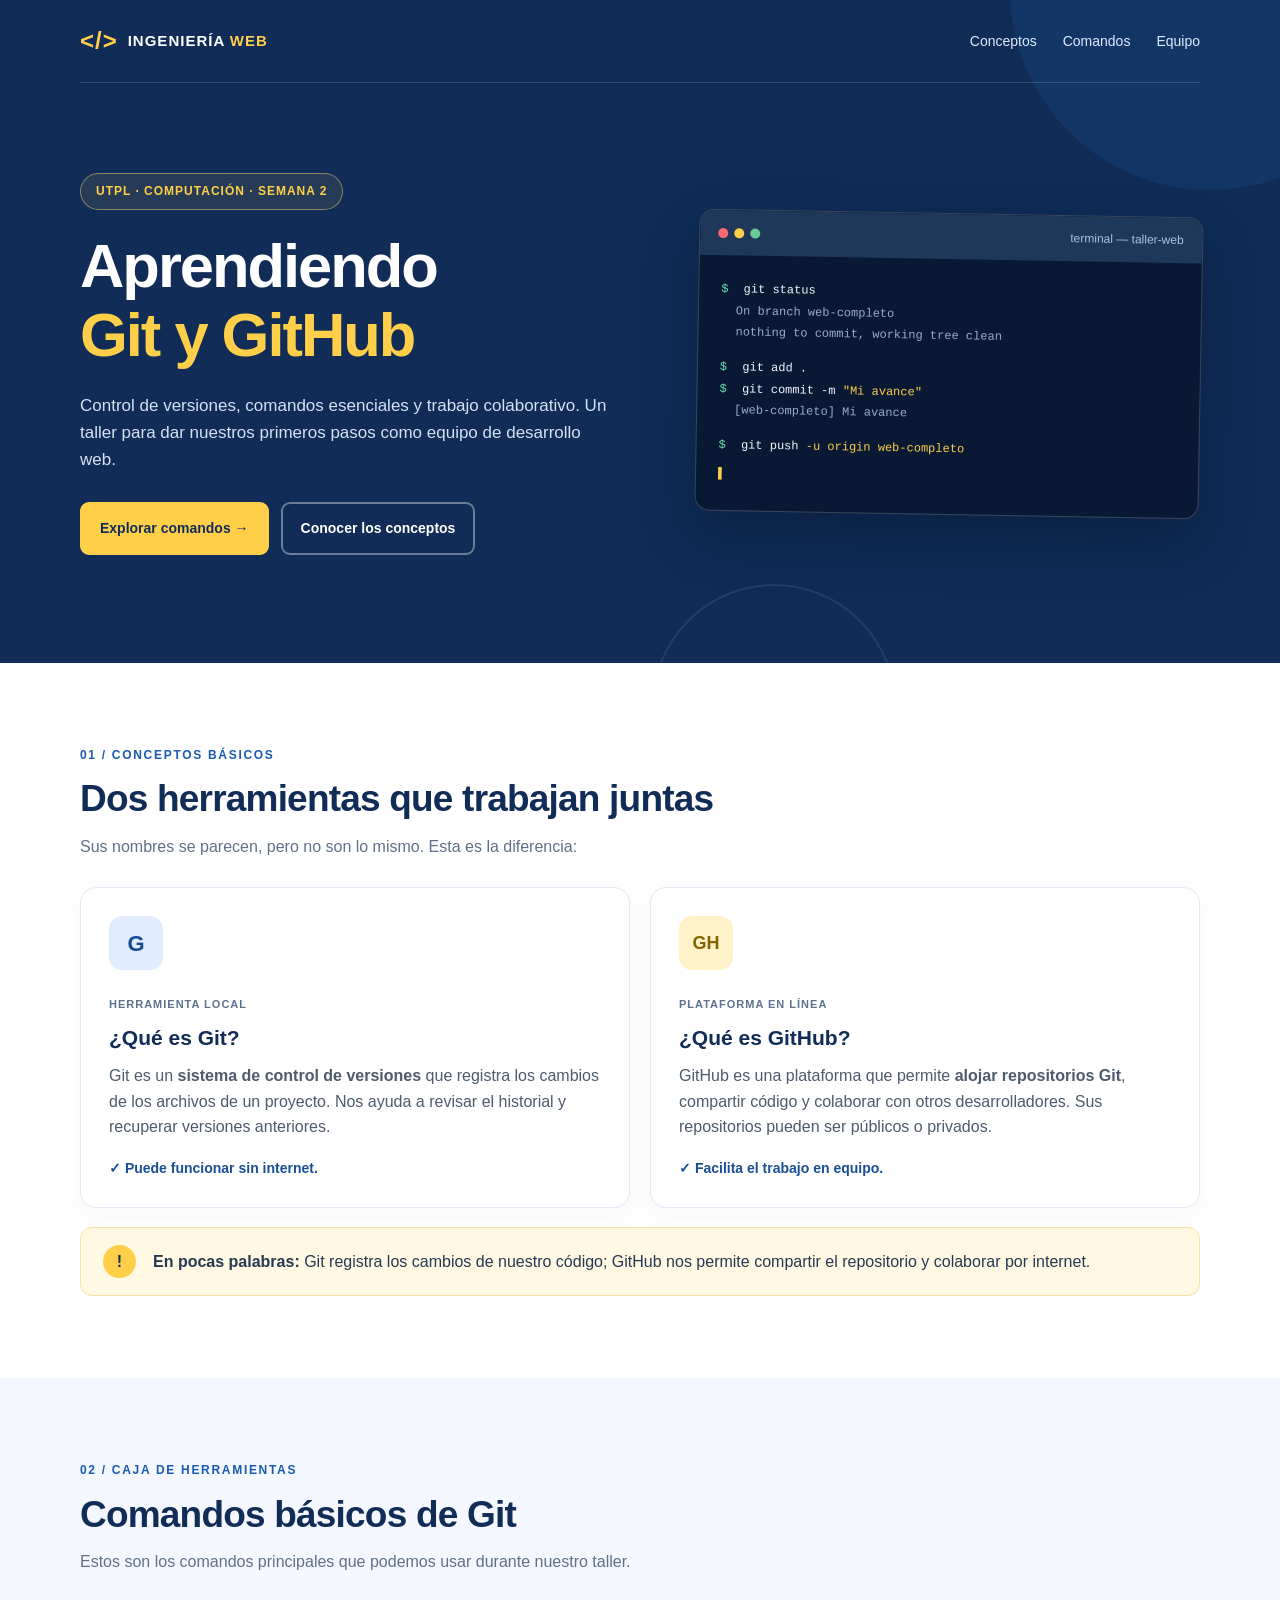
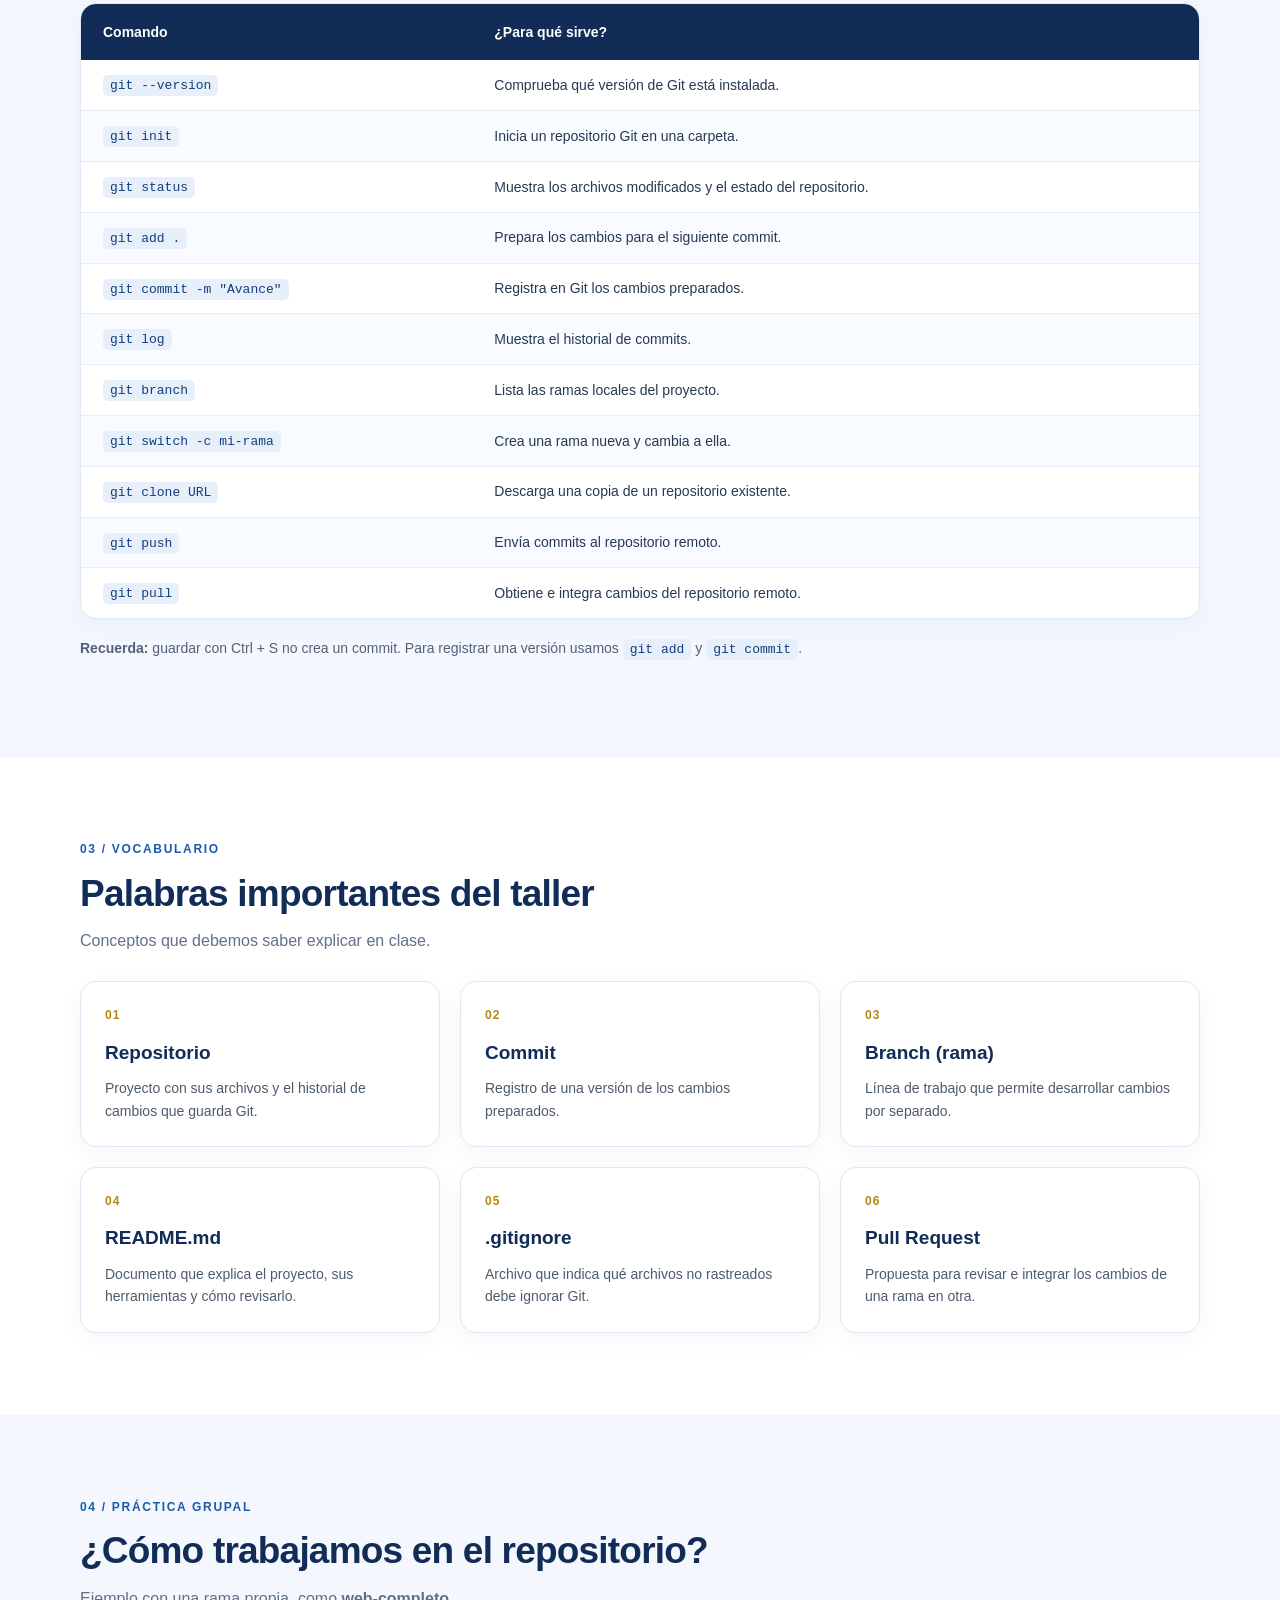
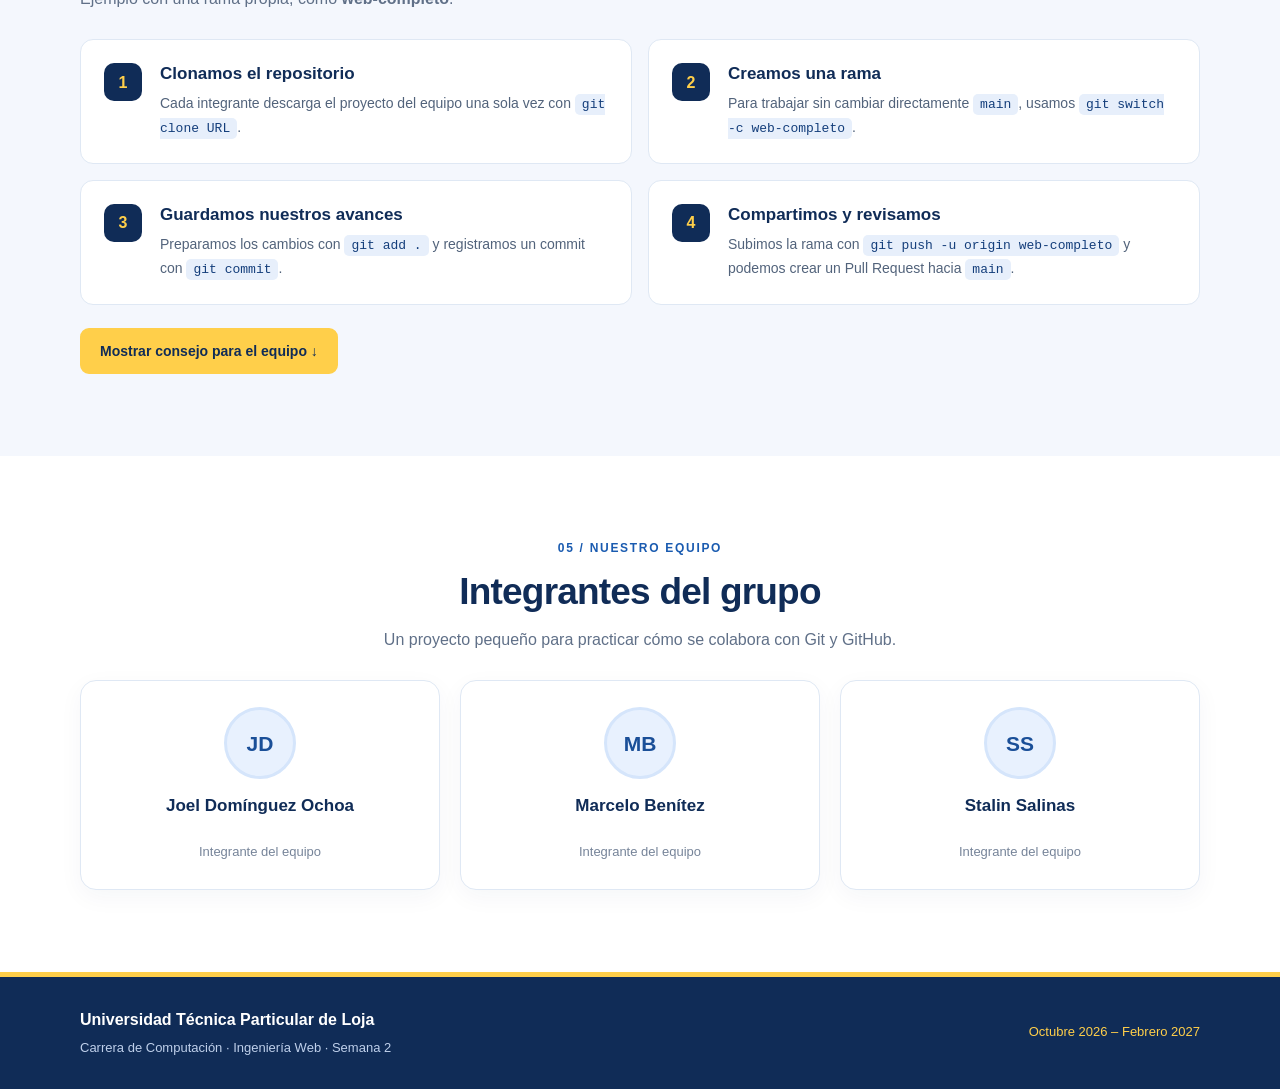
==== commit aab73524: "Estructura" ====
--- a/index.html
+++ b/index.html
@@ -3,247 +3,170 @@
 <head>
     <meta charset="UTF-8">
     <meta name="viewport" content="width=device-width, initial-scale=1.0">
-    <meta name="description" content="Taller de Ingeniería Web - Semana 2: Git y GitHub. UTPL Computación.">
+    <meta name="description" content="Taller de Ingeniería Web sobre Git, GitHub, comandos básicos y trabajo colaborativo.">
     <title>Taller de Ingeniería Web | Git y GitHub</title>
-    <link rel="stylesheet" href="styles.css">
+    <link rel="stylesheet" href="css/estilos.css">
+    <script src="js/app.js" defer></script>
 </head>
+<body>
+    <!-- Encabezado y navegación -->
+    <header class="encabezado">
+        <nav class="navegacion contenedor" aria-label="Navegación principal">
+            <a class="marca" href="#inicio"><span class="marca-simbolo">&lt;/&gt;</span><span>INGENIERÍA <strong>WEB</strong></span></a>
+            <div class="nav-enlaces">
+                <a href="#conceptos">Conceptos</a>
+                <a href="#comandos">Comandos</a>
+                <a href="#equipo">Equipo</a>
+            </div>
+        </nav>
 
-<body>
-
-    <header>
-        <p class="etiqueta">UTPL | COMPUTACIÓN</p>
-
-        <h1>TALLER DE INGENIERÍA WEB</h1>
-
-        <p class="subtitulo">Semana 2 - Git y GitHub</p>
-
-        <p>Control de versiones y trabajo colaborativo</p>
+        <div class="hero contenedor" id="inicio">
+            <div class="hero-texto">
+                <span class="etiqueta">UTPL · COMPUTACIÓN · SEMANA 2</span>
+                <h1>Aprendiendo <span>Git y GitHub</span></h1>
+                <p class="hero-descripcion">Control de versiones, comandos esenciales y trabajo colaborativo. Un taller para dar nuestros primeros pasos como equipo de desarrollo web.</p>
+                <div class="hero-botones">
+                    <a class="boton boton-amarillo" href="#comandos">Explorar comandos →</a>
+                    <a class="boton boton-contorno" href="#conceptos">Conocer los conceptos</a>
+                </div>
+            </div>
+            <div class="terminal" aria-label="Ejemplo visual de comandos de Git">
+                <div class="terminal-superior">
+                    <div class="puntos"><span></span><span></span><span></span></div>
+                    <span>terminal — taller-web</span>
+                </div>
+                <div class="terminal-codigo">
+                    <p><span class="simbolo">$</span> git status</p>
+                    <p class="respuesta">On branch web-completo</p>
+                    <p class="respuesta">nothing to commit, working tree clean</p>
+                    <p class="espacio"><span class="simbolo">$</span> git add .</p>
+                    <p><span class="simbolo">$</span> git commit -m <span class="amarillo">"Mi avance"</span></p>
+                    <p class="respuesta">[web-completo] Mi avance</p>
+                    <p class="espacio"><span class="simbolo">$</span> git push <span class="amarillo">-u origin web-completo</span></p>
+                    <p class="cursor" aria-hidden="true">▌</p>
+                </div>
+            </div>
+        </div>
     </header>
 
-    <main class="contenedor">
-
-        <section>
-            <h2>1. ¿Qué son Git y GitHub?</h2>
-
-            <div class="columnas">
-
-                <article class="tarjeta">
-                    <h3>Git</h3>
-
-                    <p>
-                        Git es una herramienta de control
-                        de versiones que permite registrar
-                        los cambios realizados en un proyecto.
-                    </p>
-
-                    <p>
-                        Podemos utilizar Git localmente
-                        sin necesidad de internet.
-                    </p>
+    <main>
+        <!-- Definiciones principales -->
+        <section class="seccion contenedor" id="conceptos">
+            <div class="encabezado-seccion">
+                <span class="seccion-numero">01 / CONCEPTOS BÁSICOS</span>
+                <h2>Dos herramientas que trabajan juntas</h2>
+                <p>Sus nombres se parecen, pero no son lo mismo. Esta es la diferencia:</p>
+            </div>
+            <div class="cuadricula-dos">
+                <article class="tarjeta tarjeta-concepto">
+                    <div class="icono icono-azul">G</div>
+                    <span class="sobre-titulo">HERRAMIENTA LOCAL</span>
+                    <h3>¿Qué es Git?</h3>
+                    <p>Git es un <strong>sistema de control de versiones</strong> que registra los cambios de los archivos de un proyecto. Nos ayuda a revisar el historial y recuperar versiones anteriores.</p>
+                    <p class="detalle">✓ Puede funcionar sin internet.</p>
                 </article>
-
-                <article class="tarjeta">
-                    <h3>GitHub</h3>
-
-                    <p>
-                        GitHub es una plataforma en la nube
-                        que permite almacenar repositorios
-                        de Git y compartir proyectos.
-                    </p>
-
-                    <p>
-                        Facilita el trabajo colaborativo
-                        entre varios desarrolladores.
-                    </p>
+                <article class="tarjeta tarjeta-concepto">
+                    <div class="icono icono-amarillo">GH</div>
+                    <span class="sobre-titulo">PLATAFORMA EN LÍNEA</span>
+                    <h3>¿Qué es GitHub?</h3>
+                    <p>GitHub es una plataforma que permite <strong>alojar repositorios Git</strong>, compartir código y colaborar con otros desarrolladores. Sus repositorios pueden ser públicos o privados.</p>
+                    <p class="detalle">✓ Facilita el trabajo en equipo.</p>
                 </article>
-
+            </div>
+            <div class="idea-clave">
+                <div class="idea-icono">!</div>
+                <p><strong>En pocas palabras:</strong> Git registra los cambios de nuestro código; GitHub nos permite compartir el repositorio y colaborar por internet.</p>
             </div>
         </section>
 
-        <section>
-            <h2>2. Diferencias entre Git y GitHub</h2>
-
-            <div class="tarjeta">
-
-                <p>
-                    <strong>Git:</strong> registra los cambios
-                    y permite recuperar versiones anteriores.
-                </p>
-
-                <p>
-                    <strong>GitHub:</strong> permite publicar
-                    los repositorios y colaborar en equipo.
-                </p>
-
-                <div class="destacado">
-                    <strong>Ejemplo práctico:</strong>
-
-                    <p>
-                        Creamos una página HTML, registramos
-                        sus cambios con Git y luego la
-                        compartimos mediante GitHub.
-                    </p>
+        <!-- Tabla de comandos -->
+        <section class="seccion seccion-alterna" id="comandos">
+            <div class="contenedor">
+                <div class="encabezado-seccion">
+                    <span class="seccion-numero">02 / CAJA DE HERRAMIENTAS</span>
+                    <h2>Comandos básicos de Git</h2>
+                    <p>Estos son los comandos principales que podemos usar durante nuestro taller.</p>
                 </div>
-
+                <div class="tarjeta tabla-contenedor">
+                    <table>
+                        <thead><tr><th>Comando</th><th>¿Para qué sirve?</th></tr></thead>
+                        <tbody>
+                            <tr><td><code>git --version</code></td><td>Comprueba qué versión de Git está instalada.</td></tr>
+                            <tr><td><code>git init</code></td><td>Inicia un repositorio Git en una carpeta.</td></tr>
+                            <tr><td><code>git status</code></td><td>Muestra los archivos modificados y el estado del repositorio.</td></tr>
+                            <tr><td><code>git add .</code></td><td>Prepara los cambios para el siguiente commit.</td></tr>
+                            <tr><td><code>git commit -m "Avance"</code></td><td>Registra en Git los cambios preparados.</td></tr>
+                            <tr><td><code>git log</code></td><td>Muestra el historial de commits.</td></tr>
+                            <tr><td><code>git branch</code></td><td>Lista las ramas locales del proyecto.</td></tr>
+                            <tr><td><code>git switch -c mi-rama</code></td><td>Crea una rama nueva y cambia a ella.</td></tr>
+                            <tr><td><code>git clone URL</code></td><td>Descarga una copia de un repositorio existente.</td></tr>
+                            <tr><td><code>git push</code></td><td>Envía commits al repositorio remoto.</td></tr>
+                            <tr><td><code>git pull</code></td><td>Obtiene e integra cambios del repositorio remoto.</td></tr>
+                        </tbody>
+                    </table>
+                </div>
+                <p class="ayuda-tabla"><strong>Recuerda:</strong> guardar con Ctrl + S no crea un commit. Para registrar una versión usamos <code>git add</code> y <code>git commit</code>.</p>
             </div>
         </section>
 
-        <section>
-            <h2>3. Comandos básicos de Git</h2>
-
-            <div class="tarjeta tabla">
-
-                <table>
-                    <thead>
-                        <tr>
-                            <th>Comando</th>
-                            <th>Función</th>
-                        </tr>
-                    </thead>
-
-                    <tbody>
-                        <tr>
-                            <td><code>git --version</code></td>
-                            <td>Verifica la versión instalada.</td>
-                        </tr>
-
-                        <tr>
-                            <td><code>git init</code></td>
-                            <td>Inicializa un repositorio local.</td>
-                        </tr>
-
-                        <tr>
-                            <td><code>git status</code></td>
-                            <td>Muestra el estado de los archivos.</td>
-                        </tr>
-
-                        <tr>
-                            <td><code>git add .</code></td>
-                            <td>Prepara los cambios para un commit.</td>
-                        </tr>
-
-                        <tr>
-                            <td><code>git commit -m "Avance"</code></td>
-                            <td>Registra los cambios preparados.</td>
-                        </tr>
-
-                        <tr>
-                            <td><code>git log</code></td>
-                            <td>Muestra el historial de commits.</td>
-                        </tr>
-
-                        <tr>
-                            <td><code>git branch</code></td>
-                            <td>Muestra las ramas locales.</td>
-                        </tr>
-
-                        <tr>
-                            <td><code>git remote add origin URL</code></td>
-                            <td>Conecta el repositorio local con uno remoto.</td>
-                        </tr>
-
-                        <tr>
-                            <td><code>git clone URL</code></td>
-                            <td>Copia un repositorio existente.</td>
-                        </tr>
-
-                        <tr>
-                            <td><code>git push</code></td>
-                            <td>Envía commits al repositorio remoto.</td>
-                        </tr>
-
-                        <tr>
-                            <td><code>git pull</code></td>
-                            <td>Obtiene e integra cambios remotos.</td>
-                        </tr>
-                    </tbody>
-                </table>
-
+        <!-- Vocabulario -->
+        <section class="seccion contenedor" id="vocabulario">
+            <div class="encabezado-seccion">
+                <span class="seccion-numero">03 / VOCABULARIO</span>
+                <h2>Palabras importantes del taller</h2>
+                <p>Conceptos que debemos saber explicar en clase.</p>
+            </div>
+            <div class="cuadricula-tres">
+                <article class="tarjeta mini-tarjeta"><span class="mini-numero">01</span><h3>Repositorio</h3><p>Proyecto con sus archivos y el historial de cambios que guarda Git.</p></article>
+                <article class="tarjeta mini-tarjeta"><span class="mini-numero">02</span><h3>Commit</h3><p>Registro de una versión de los cambios preparados.</p></article>
+                <article class="tarjeta mini-tarjeta"><span class="mini-numero">03</span><h3>Branch (rama)</h3><p>Línea de trabajo que permite desarrollar cambios por separado.</p></article>
+                <article class="tarjeta mini-tarjeta"><span class="mini-numero">04</span><h3>README.md</h3><p>Documento que explica el proyecto, sus herramientas y cómo revisarlo.</p></article>
+                <article class="tarjeta mini-tarjeta"><span class="mini-numero">05</span><h3>.gitignore</h3><p>Archivo que indica qué archivos no rastreados debe ignorar Git.</p></article>
+                <article class="tarjeta mini-tarjeta"><span class="mini-numero">06</span><h3>Pull Request</h3><p>Propuesta para revisar e integrar los cambios de una rama en otra.</p></article>
             </div>
         </section>
 
-        <section>
-            <h2>4. Conceptos importantes</h2>
-
-            <div class="tarjeta">
-
-                <p>
-                    <strong>Repositorio:</strong> lugar donde se
-                    almacenan los archivos de un proyecto
-                    y su historial de versiones.
-                </p>
-
-                <p>
-                    <strong>Commit:</strong> registro de los cambios
-                    preparados en un momento determinado.
-                </p>
-
-                <p>
-                    <strong>Branch:</strong> rama que permite
-                    desarrollar cambios de forma separada.
-                </p>
-
-                <p>
-                    <strong>README.md:</strong> documento que explica
-                    el propósito y funcionamiento del proyecto.
-                </p>
-
-                <p>
-                    <strong>.gitignore:</strong> archivo que indica
-                    qué archivos no rastreados debe ignorar Git.
-                </p>
-
+        <!-- Flujo de trabajo -->
+        <section class="seccion seccion-alterna" id="flujo">
+            <div class="contenedor">
+                <div class="encabezado-seccion">
+                    <span class="seccion-numero">04 / PRÁCTICA GRUPAL</span>
+                    <h2>¿Cómo trabajamos en el repositorio?</h2>
+                    <p>Ejemplo con una rama propia, como <strong>web-completo</strong>.</p>
+                </div>
+                <div class="pasos">
+                    <div class="paso"><span class="paso-numero">1</span><div><h3>Clonamos el repositorio</h3><p>Cada integrante descarga el proyecto del equipo una sola vez con <code>git clone URL</code>.</p></div></div>
+                    <div class="paso"><span class="paso-numero">2</span><div><h3>Creamos una rama</h3><p>Para trabajar sin cambiar directamente <code>main</code>, usamos <code>git switch -c web-completo</code>.</p></div></div>
+                    <div class="paso"><span class="paso-numero">3</span><div><h3>Guardamos nuestros avances</h3><p>Preparamos los cambios con <code>git add .</code> y registramos un commit con <code>git commit</code>.</p></div></div>
+                    <div class="paso"><span class="paso-numero">4</span><div><h3>Compartimos y revisamos</h3><p>Subimos la rama con <code>git push -u origin web-completo</code> y podemos crear un Pull Request hacia <code>main</code>.</p></div></div>
+                </div>
+                <div class="consejo-area">
+                    <button type="button" id="btn-consejo" class="boton boton-amarillo" aria-controls="consejo" aria-expanded="false">Mostrar consejo para el equipo ↓</button>
+                    <p id="consejo" class="consejo-oculto" hidden>Antes de comenzar un nuevo avance, revisen el estado de su repositorio con <strong>git status</strong>. Coordinen qué archivos editará cada integrante para evitar conflictos de cambios.</p>
+                </div>
             </div>
         </section>
 
-        <section>
-            <h2>5. ¿Cómo subir un proyecto a GitHub?</h2>
-
-            <div class="tarjeta">
-
-                <ol class="pasos">
-                    <li>Crear una carpeta con nuestro proyecto.</li>
-                    <li>Inicializar Git con <code>git init</code>.</li>
-                    <li>Preparar archivos con <code>git add .</code>.</li>
-                    <li>Registrar un commit con <code>git commit</code>.</li>
-                    <li>Crear un repositorio en GitHub.</li>
-                    <li>Conectar el repositorio local con GitHub usando <code>git remote add origin URL</code>.</li>
-                    <li>Subir los cambios con <code>git push</code>.</li>
-                </ol>
-
-                <div class="destacado">
-                    <strong>Importante:</strong>
-                    Git nos ayuda a llevar el historial
-                    del código, mientras que GitHub facilita
-                    compartirlo y trabajar en grupo.
-                </div>
-
+        <!-- Integrantes -->
+        <section class="seccion contenedor" id="equipo">
+            <div class="encabezado-seccion encabezado-centro">
+                <span class="seccion-numero">05 / NUESTRO EQUIPO</span>
+                <h2>Integrantes del grupo</h2>
+                <p>Un proyecto pequeño para practicar cómo se colabora con Git y GitHub.</p>
+            </div>
+            <div class="cuadricula-tres equipo">
+                <div class="tarjeta miembro"><div class="avatar">JD</div><h3>Joel Domínguez Ochoa</h3><p>Integrante del equipo</p></div>
+                <div class="tarjeta miembro"><div class="avatar">MB</div><h3>Marcelo Benítez</h3><p>Integrante del equipo</p></div>
+                <div class="tarjeta miembro"><div class="avatar">SS</div><h3>Stalin Salinas</h3><p>Integrante del equipo</p></div>
             </div>
         </section>
-
-        <section>
-            <h2>6. Integrantes del grupo</h2>
-
-            <div class="tarjeta integrantes">
-
-                <h3>Equipo de trabajo</h3>
-
-                <ul>
-                    <li>Joel Domínguez Ochoa</li>
-                    <li>Marcelo Benítez</li>
-                    <li>Stalin Salinas</li>
-                </ul>
-
-            </div>
-        </section>
-
     </main>
 
-    <footer>
-        <p><strong>Universidad Técnica Particular de Loja</strong></p>
-        <p>Ingeniería Web | Semana 2</p>
-        <p>Octubre 2026 - Febrero 2027</p>
+    <footer class="pie-pagina">
+        <div class="contenedor pie-interior">
+            <div><strong>Universidad Técnica Particular de Loja</strong><p>Carrera de Computación · Ingeniería Web · Semana 2</p></div>
+            <span>Octubre 2026 – Febrero 2027</span>
+        </div>
     </footer>
-
 </body>
-</html>+</html>
--- a/css/estilos.css
+++ b/css/estilos.css
@@ -0,0 +1,142 @@
+/* Taller de Ingeniería Web: colores azul, amarillo y blanco */
+:root {
+    --azul-oscuro: #102c57;
+    --azul: #1a4f98;
+    --azul-medio: #285fae;
+    --amarillo: #ffcf4a;
+    --fondo: #f4f7fd;
+    --blanco: #ffffff;
+    --texto: #263953;
+    --texto-suave: #607088;
+    --borde: #dfe8f4;
+}
+
+* { box-sizing: border-box; }
+html { scroll-behavior: smooth; }
+body { margin: 0; font-family: Arial, Helvetica, sans-serif; line-height: 1.6; color: var(--texto); background: var(--blanco); }
+a { color: inherit; }
+.contenedor { width: min(1120px, 92%); margin: 0 auto; }
+
+/* Parte superior */
+.encabezado { background: var(--azul-oscuro); color: white; position: relative; overflow: hidden; }
+.encabezado::before { content: ""; position: absolute; width: 400px; height: 400px; border-radius: 50%; background: #215596; opacity: .25; top: -210px; right: -130px; }
+.encabezado::after { content: ""; position: absolute; width: 240px; height: 240px; border: 2px solid #ffffff16; border-radius: 50%; right: 30%; bottom: -165px; }
+.navegacion { display: flex; align-items: center; justify-content: space-between; gap: 24px; min-height: 83px; border-bottom: 1px solid #ffffff25; position: relative; z-index: 1; }
+.marca { display: inline-flex; align-items: center; gap: 10px; text-decoration: none; font-size: 15px; letter-spacing: 1px; font-weight: bold; }
+.marca strong { color: var(--amarillo); }
+.marca-simbolo { color: var(--amarillo); font-size: 24px; }
+.nav-enlaces { display: flex; gap: 26px; }
+.nav-enlaces a { text-decoration: none; color: #deebff; font-size: 14px; }
+.nav-enlaces a:hover { color: var(--amarillo); }
+.hero { position: relative; z-index: 1; display: grid; grid-template-columns: 1.05fr 0.95fr; align-items: center; gap: 60px; padding: 90px 0 108px; }
+.etiqueta { display: inline-block; padding: 8px 15px; border: 1px solid #ffd96d77; background: #ffcf4a18; border-radius: 50px; color: var(--amarillo); font-size: 12px; font-weight: bold; letter-spacing: 1px; }
+h1 { font-size: clamp(40px, 4.8vw, 64px); line-height: 1.12; letter-spacing: -2px; margin: 22px 0; }
+h1 span { color: var(--amarillo); display: block; }
+.hero-descripcion { font-size: 17px; color: #d5e2f3; max-width: 530px; margin: 0 0 29px; }
+.hero-botones { display: flex; gap: 12px; flex-wrap: wrap; }
+.boton { display: inline-block; border-radius: 9px; padding: 13px 18px; font-weight: bold; font-family: inherit; font-size: 14px; text-decoration: none; cursor: pointer; transition: transform .15s, background-color .15s; }
+.boton:hover { transform: translateY(-2px); }
+.boton-amarillo { background: var(--amarillo); color: var(--azul-oscuro); border: 2px solid var(--amarillo); }
+.boton-amarillo:hover { background: #f8bd24; }
+.boton-contorno { border: 2px solid #ffffff60; color: #fff; background: transparent; }
+.boton-contorno:hover { background: #ffffff12; }
+.boton:focus-visible, a:focus-visible { outline: 3px solid var(--amarillo); outline-offset: 4px; }
+
+/* Terminal ilustrativa */
+.terminal { background: #0a1933; border: 1px solid #ffffff30; border-radius: 15px; box-shadow: 0 25px 55px #07193388; overflow: hidden; transform: rotate(1deg); }
+.terminal-superior { display: flex; align-items: center; justify-content: space-between; background: #1f3758; color: #acc1dc; padding: 13px 18px; font-size: 12px; }
+.puntos { display: flex; gap: 6px; }
+.puntos span { display: block; width: 10px; height: 10px; background: #fb6970; border-radius: 50%; }
+.puntos span:nth-child(2) { background: var(--amarillo); }
+.puntos span:nth-child(3) { background: #6ccc98; }
+.terminal-codigo { padding: 24px 22px; font-family: Consolas, 'Courier New', monospace; font-size: 12px; color: #f2f6ff; line-height: 1.8; }
+.terminal-codigo p { margin: 0; }
+.terminal-codigo .simbolo { color: #67e0b6; margin-right: 8px; }
+.terminal-codigo .respuesta { color: #99acc6; padding-left: 15px; }
+.terminal-codigo .amarillo { color: var(--amarillo); }
+.terminal-codigo .espacio { margin-top: 13px; }
+.terminal-codigo .cursor { color: var(--amarillo); padding-top: 8px; }
+
+/* Secciones */
+.seccion { padding-top: 78px; padding-bottom: 82px; scroll-margin-top: 20px; }
+.seccion-alterna { background: var(--fondo); }
+.encabezado-seccion { margin-bottom: 28px; }
+.seccion-numero { font-size: 12px; font-weight: bold; color: #1a5bb0; letter-spacing: 1.7px; }
+h2 { color: var(--azul-oscuro); font-size: clamp(27px, 3vw, 37px); letter-spacing: -.8px; line-height: 1.2; margin: 11px 0 12px; }
+.encabezado-seccion p { margin: 0; color: var(--texto-suave); font-size: 16px; }
+.cuadricula-dos { display: grid; grid-template-columns: repeat(2, 1fr); gap: 20px; }
+.cuadricula-tres { display: grid; grid-template-columns: repeat(3, 1fr); gap: 20px; }
+.tarjeta { background: #fff; border: 1px solid var(--borde); border-radius: 16px; box-shadow: 0 7px 24px #102c570b; }
+.tarjeta-concepto { padding: 28px; }
+.icono { width: 54px; height: 54px; display: flex; align-items: center; justify-content: center; border-radius: 13px; font-size: 22px; font-weight: bold; margin-bottom: 20px; }
+.icono-azul { background: #e1edfe; color: #164a92; }
+.icono-amarillo { background: #fff2c8; color: #856200; font-size: 18px; }
+.sobre-titulo { color: #5d7290; font-size: 11px; font-weight: bold; letter-spacing: 1px; }
+h3 { color: var(--azul-oscuro); font-size: 21px; line-height: 1.3; margin: 8px 0 12px; }
+.tarjeta p { margin-top: 0; color: #4d5b6c; }
+.tarjeta .detalle { color: #1a4f98; font-weight: bold; margin: 17px 0 0; font-size: 14px; }
+.idea-clave { margin-top: 19px; background: #fff8e3; border: 1px solid #f6e3a3; border-radius: 12px; display: flex; gap: 17px; align-items: center; padding: 17px 22px; }
+.idea-clave p { margin: 0; }
+.idea-icono { width: 33px; height: 33px; background: var(--amarillo); color: var(--azul-oscuro); border-radius: 50%; display: grid; place-items: center; font-weight: bold; flex-shrink: 0; }
+
+/* Tabla de comandos */
+.tabla-contenedor { overflow-x: auto; }
+table { width: 100%; border-collapse: collapse; min-width: 565px; }
+th { background: var(--azul-oscuro); color: #fff; font-size: 14px; text-align: left; padding: 17px 22px; }
+th:first-child { width: 35%; border-top-left-radius: 14px; }
+th:last-child { border-top-right-radius: 14px; }
+td { border-bottom: 1px solid #e8eef7; padding: 13px 22px; font-size: 14px; }
+tr:last-child td { border-bottom: 0; }
+tbody tr:nth-child(even) { background: #f8fbff; }
+code { font-family: Consolas, 'Courier New', monospace; background: #e7effb; border-radius: 5px; padding: 3px 7px; font-size: 13px; color: #143e7b; }
+.ayuda-tabla { color: #51617b; font-size: 14px; margin-top: 18px; }
+
+/* Vocabulario */
+.mini-tarjeta { padding: 24px; }
+.mini-tarjeta h3 { font-size: 19px; }
+.mini-tarjeta p { margin-bottom: 0; font-size: 14px; }
+.mini-numero { display: block; color: #b58913; font-weight: bold; font-size: 12px; letter-spacing: 1px; margin-bottom: 15px; }
+
+/* Flujo de trabajo */
+.pasos { display: grid; grid-template-columns: repeat(2, 1fr); gap: 16px; }
+.paso { display: flex; gap: 18px; padding: 23px; background: #fff; border: 1px solid var(--borde); border-radius: 13px; }
+.paso-numero { background: var(--azul-oscuro); color: var(--amarillo); width: 38px; height: 38px; display: grid; place-items: center; border-radius: 10px; font-weight: bold; flex-shrink: 0; }
+.paso h3 { margin: 0 0 7px; font-size: 17px; }
+.paso p { color: #52637b; font-size: 14px; margin: 0; }
+.consejo-area { margin-top: 23px; }
+.consejo-oculto { background: #fff5d5; border-left: 5px solid var(--amarillo); border-radius: 8px; padding: 17px; margin: 15px 0 0; }
+.consejo-oculto[hidden] { display: none; }
+
+/* Integrantes */
+.encabezado-centro { text-align: center; }
+.miembro { text-align: center; padding: 26px 18px; }
+.avatar { background: #e8f1fe; color: var(--azul); font-size: 21px; font-weight: bold; width: 72px; height: 72px; border: 3px solid #d5e5fb; border-radius: 50%; display: grid; place-items: center; margin: 0 auto 16px; }
+.miembro h3 { font-size: 17px; min-height: 44px; margin-bottom: 3px; }
+.miembro p { font-size: 13px; margin-bottom: 0; color: #768499; }
+.pie-pagina { background: var(--azul-oscuro); color: #fff; padding: 30px 0; border-top: 5px solid var(--amarillo); }
+.pie-interior { display: flex; align-items: center; justify-content: space-between; gap: 20px; }
+.pie-interior p { color: #bfd0eb; font-size: 13px; margin: 5px 0 0; }
+.pie-interior span { color: var(--amarillo); font-size: 13px; }
+
+/* Diseño adaptable para celulares */
+@media (max-width: 900px) {
+    .hero { grid-template-columns: 1fr; gap: 38px; padding: 65px 0 80px; }
+    .terminal { max-width: 600px; transform: none; }
+    .cuadricula-tres { grid-template-columns: repeat(2, 1fr); }
+}
+@media (max-width: 620px) {
+    .navegacion { flex-wrap: wrap; justify-content: center; gap: 5px; padding: 18px 0; }
+    .nav-enlaces { width: 100%; justify-content: center; gap: 23px; }
+    .hero { padding: 46px 0 67px; }
+    h1 { font-size: 42px; }
+    .hero-descripcion { font-size: 15px; }
+    .hero-botones { flex-direction: column; }
+    .hero-botones .boton { text-align: center; }
+    .terminal-codigo { padding: 17px 12px; font-size: 10px; }
+    .seccion { padding-top: 55px; padding-bottom: 58px; }
+    .cuadricula-dos, .cuadricula-tres, .pasos { grid-template-columns: 1fr; }
+    .tarjeta-concepto { padding: 22px; }
+    .paso { padding: 18px; }
+    .idea-clave { align-items: flex-start; }
+    .pie-interior { flex-direction: column; align-items: flex-start; }
+}
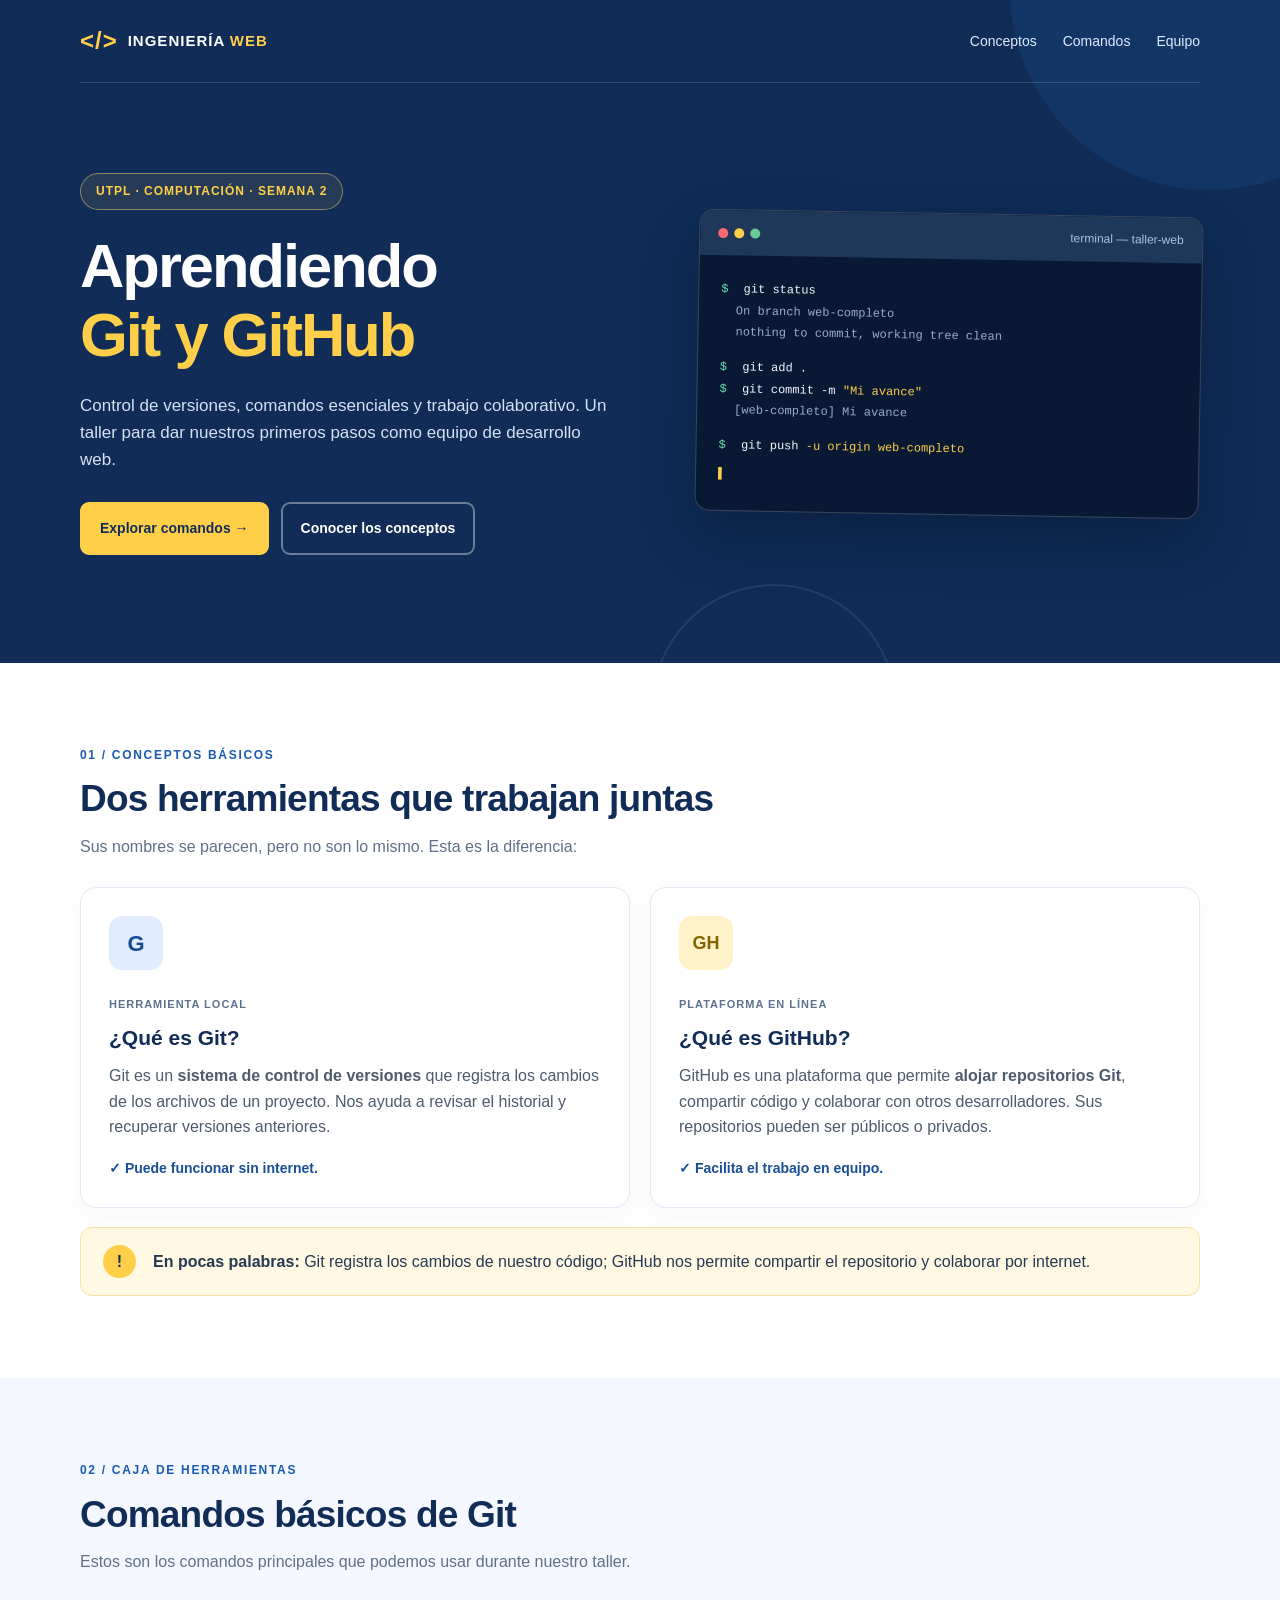
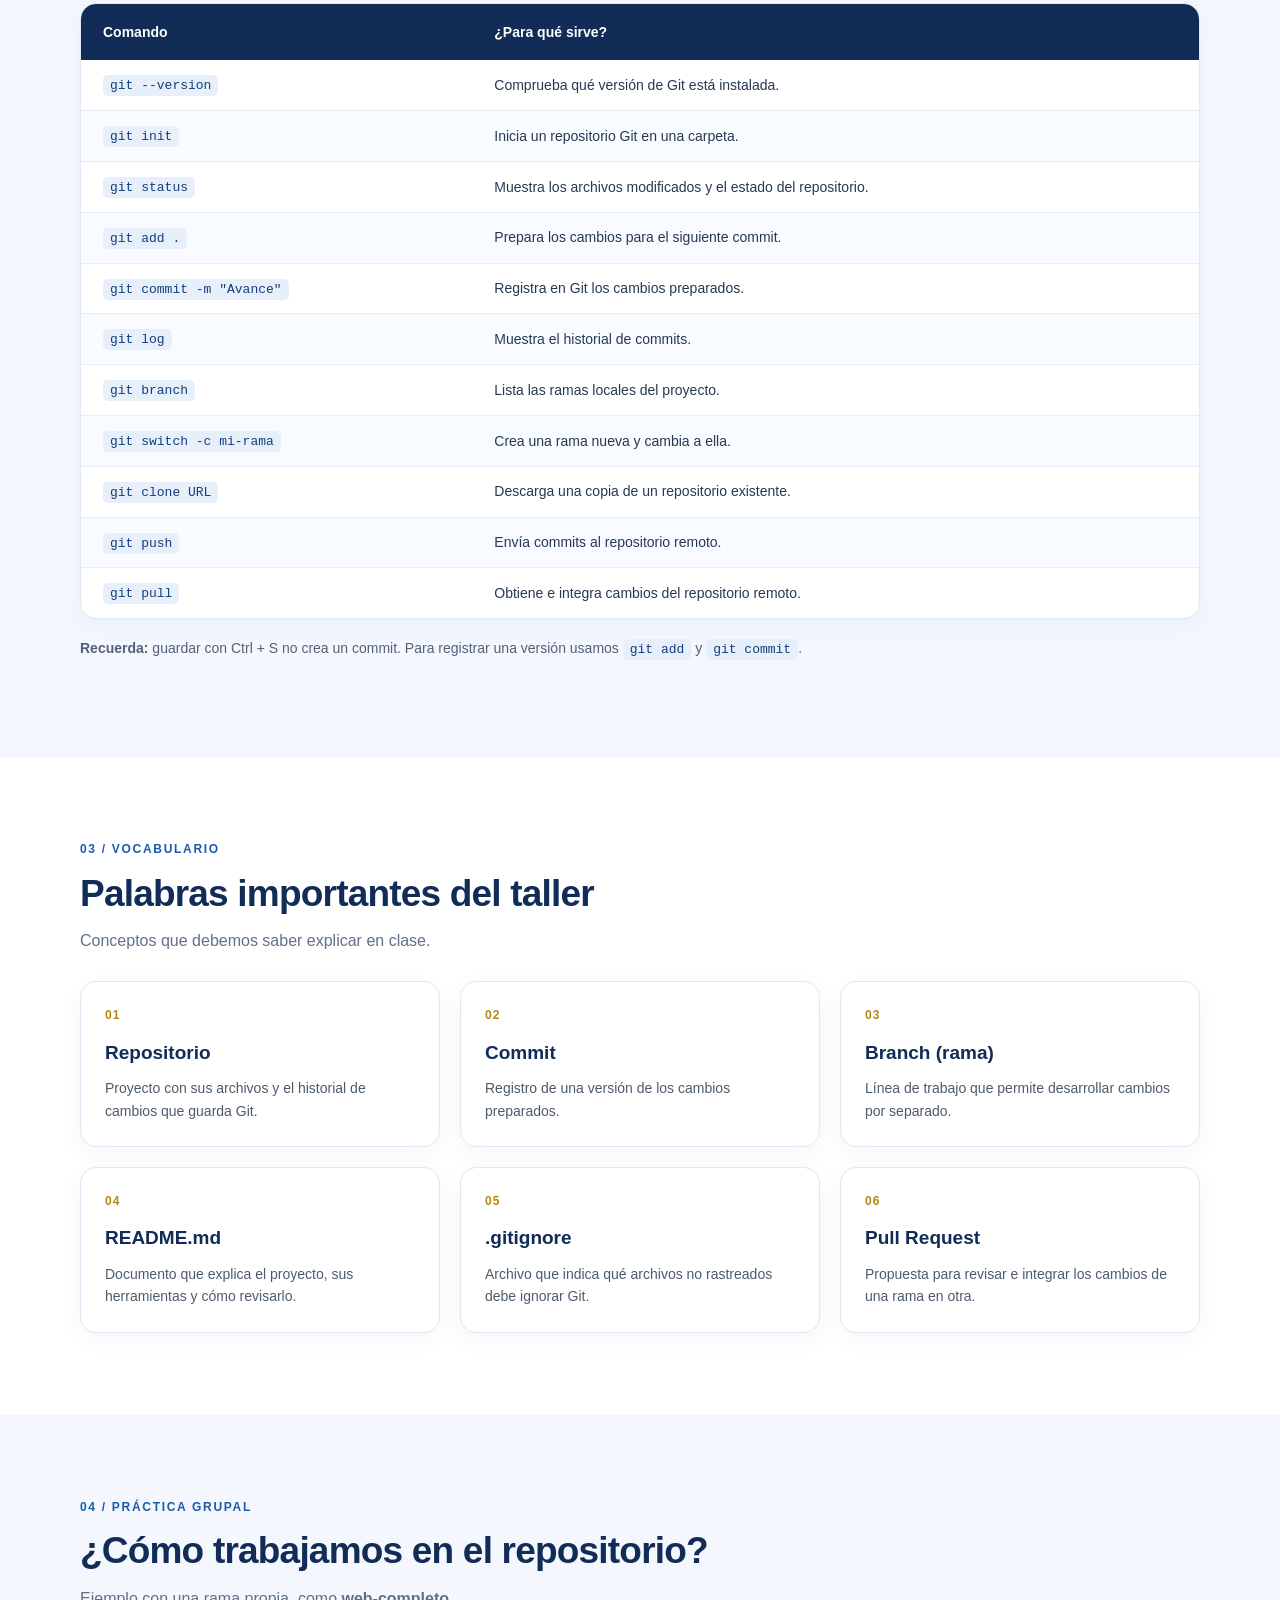
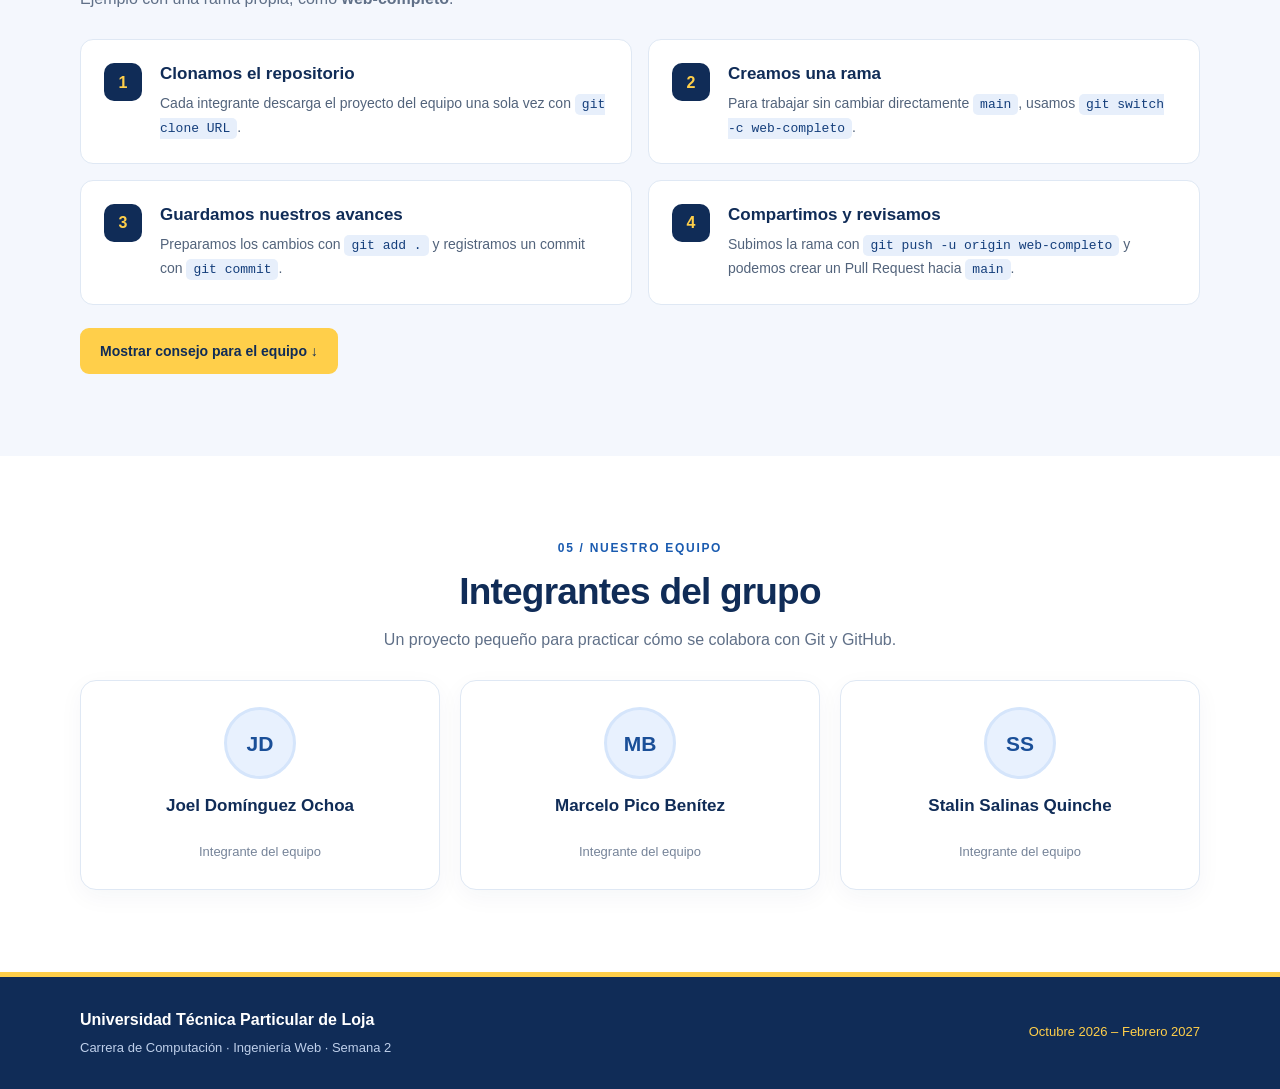
==== commit 9e1afdee: "Web Final" ====
--- a/index.html
+++ b/index.html
@@ -156,8 +156,8 @@
             </div>
             <div class="cuadricula-tres equipo">
                 <div class="tarjeta miembro"><div class="avatar">JD</div><h3>Joel Domínguez Ochoa</h3><p>Integrante del equipo</p></div>
-                <div class="tarjeta miembro"><div class="avatar">MB</div><h3>Marcelo Benítez</h3><p>Integrante del equipo</p></div>
-                <div class="tarjeta miembro"><div class="avatar">SS</div><h3>Stalin Salinas</h3><p>Integrante del equipo</p></div>
+                <div class="tarjeta miembro"><div class="avatar">MB</div><h3>Marcelo Pico Benítez</h3><p>Integrante del equipo</p></div>
+                <div class="tarjeta miembro"><div class="avatar">SS</div><h3>Stalin Salinas Quinche</h3><p>Integrante del equipo</p></div>
             </div>
         </section>
     </main>
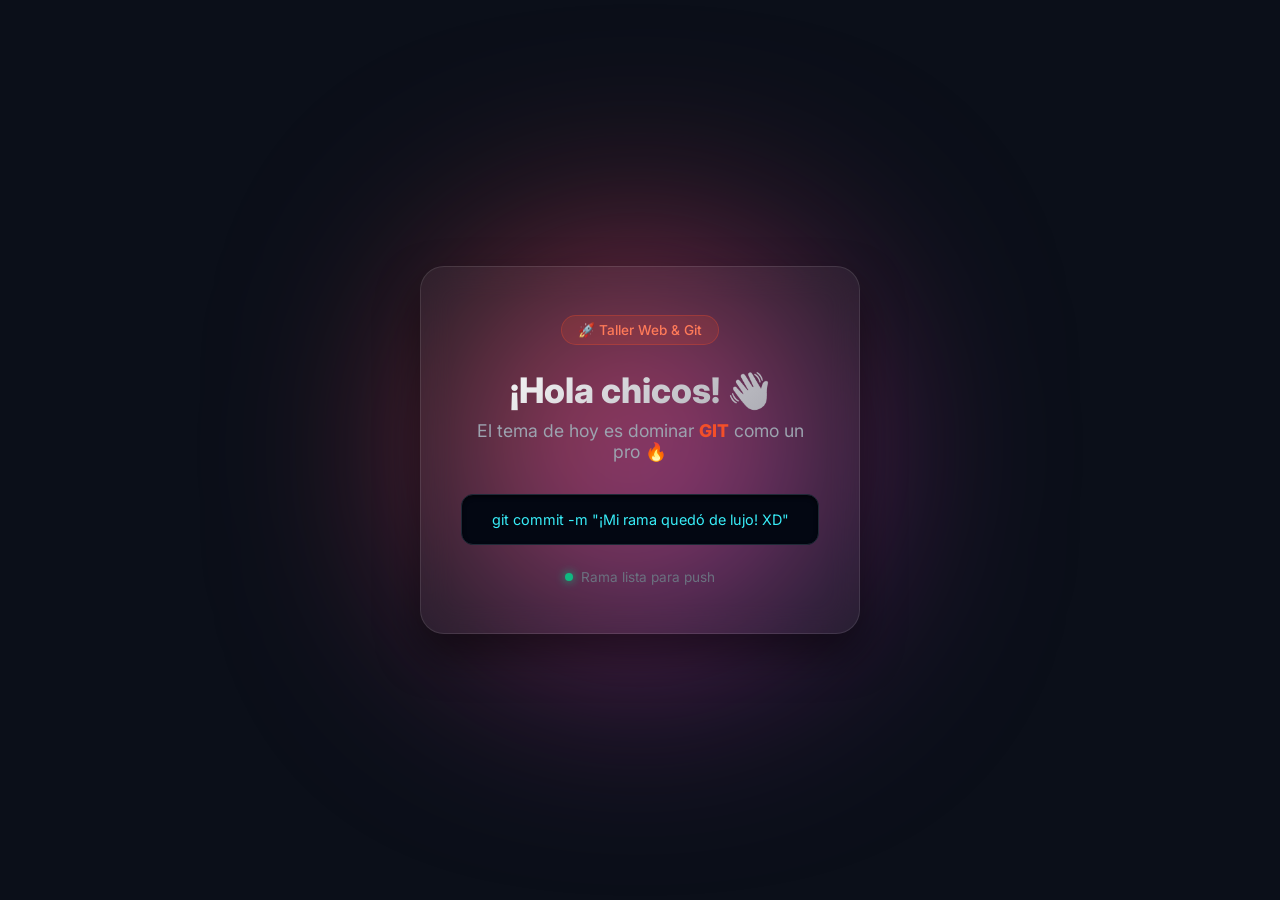
==== commit 083df755: "cambiando cosas" ====
--- a/index.html
+++ b/index.html
@@ -3,170 +3,27 @@
 <head>
     <meta charset="UTF-8">
     <meta name="viewport" content="width=device-width, initial-scale=1.0">
-    <meta name="description" content="Taller de Ingeniería Web sobre Git, GitHub, comandos básicos y trabajo colaborativo.">
-    <title>Taller de Ingeniería Web | Git y GitHub</title>
-    <link rel="stylesheet" href="css/estilos.css">
-    <script src="js/app.js" defer></script>
+    <title>Aprender Git con Estilo</title>
+    <!-- Fuente moderna Inter de Google Fonts -->
+    <link rel="preconnect" href="https://fonts.googleapis.com">
+    <link rel="preconnect" href="https://fonts.gstatic.com" crossorigin>
+    <link href="https://fonts.googleapis.com/css2?family=Inter:wght@300;500;800&display=swap" rel="stylesheet">
+    <link rel="stylesheet" href="css/style.css">
 </head>
 <body>
-    <!-- Encabezado y navegación -->
-    <header class="encabezado">
-        <nav class="navegacion contenedor" aria-label="Navegación principal">
-            <a class="marca" href="#inicio"><span class="marca-simbolo">&lt;/&gt;</span><span>INGENIERÍA <strong>WEB</strong></span></a>
-            <div class="nav-enlaces">
-                <a href="#conceptos">Conceptos</a>
-                <a href="#comandos">Comandos</a>
-                <a href="#equipo">Equipo</a>
-            </div>
-        </nav>
+    <div class="background-glow"></div>
+    <div class="card">
+        <span class="badge">🚀 Taller Web & Git</span>
+        <h1>¡Hola chicos! 👋</h1>
+        <p class="subtitle">El tema de hoy es dominar <span>GIT</span> como un pro 🔥</p>
+        
+        <div class="git-box">
+            <code>git commit -m "¡Mi rama quedó de lujo! XD"</code>
+        </div>
 
-        <div class="hero contenedor" id="inicio">
-            <div class="hero-texto">
-                <span class="etiqueta">UTPL · COMPUTACIÓN · SEMANA 2</span>
-                <h1>Aprendiendo <span>Git y GitHub</span></h1>
-                <p class="hero-descripcion">Control de versiones, comandos esenciales y trabajo colaborativo. Un taller para dar nuestros primeros pasos como equipo de desarrollo web.</p>
-                <div class="hero-botones">
-                    <a class="boton boton-amarillo" href="#comandos">Explorar comandos →</a>
-                    <a class="boton boton-contorno" href="#conceptos">Conocer los conceptos</a>
-                </div>
-            </div>
-            <div class="terminal" aria-label="Ejemplo visual de comandos de Git">
-                <div class="terminal-superior">
-                    <div class="puntos"><span></span><span></span><span></span></div>
-                    <span>terminal — taller-web</span>
-                </div>
-                <div class="terminal-codigo">
-                    <p><span class="simbolo">$</span> git status</p>
-                    <p class="respuesta">On branch web-completo</p>
-                    <p class="respuesta">nothing to commit, working tree clean</p>
-                    <p class="espacio"><span class="simbolo">$</span> git add .</p>
-                    <p><span class="simbolo">$</span> git commit -m <span class="amarillo">"Mi avance"</span></p>
-                    <p class="respuesta">[web-completo] Mi avance</p>
-                    <p class="espacio"><span class="simbolo">$</span> git push <span class="amarillo">-u origin web-completo</span></p>
-                    <p class="cursor" aria-hidden="true">▌</p>
-                </div>
-            </div>
+        <div class="footer-info">
+            <span class="status-dot"></span> Rama lista para push
         </div>
-    </header>
-
-    <main>
-        <!-- Definiciones principales -->
-        <section class="seccion contenedor" id="conceptos">
-            <div class="encabezado-seccion">
-                <span class="seccion-numero">01 / CONCEPTOS BÁSICOS</span>
-                <h2>Dos herramientas que trabajan juntas</h2>
-                <p>Sus nombres se parecen, pero no son lo mismo. Esta es la diferencia:</p>
-            </div>
-            <div class="cuadricula-dos">
-                <article class="tarjeta tarjeta-concepto">
-                    <div class="icono icono-azul">G</div>
-                    <span class="sobre-titulo">HERRAMIENTA LOCAL</span>
-                    <h3>¿Qué es Git?</h3>
-                    <p>Git es un <strong>sistema de control de versiones</strong> que registra los cambios de los archivos de un proyecto. Nos ayuda a revisar el historial y recuperar versiones anteriores.</p>
-                    <p class="detalle">✓ Puede funcionar sin internet.</p>
-                </article>
-                <article class="tarjeta tarjeta-concepto">
-                    <div class="icono icono-amarillo">GH</div>
-                    <span class="sobre-titulo">PLATAFORMA EN LÍNEA</span>
-                    <h3>¿Qué es GitHub?</h3>
-                    <p>GitHub es una plataforma que permite <strong>alojar repositorios Git</strong>, compartir código y colaborar con otros desarrolladores. Sus repositorios pueden ser públicos o privados.</p>
-                    <p class="detalle">✓ Facilita el trabajo en equipo.</p>
-                </article>
-            </div>
-            <div class="idea-clave">
-                <div class="idea-icono">!</div>
-                <p><strong>En pocas palabras:</strong> Git registra los cambios de nuestro código; GitHub nos permite compartir el repositorio y colaborar por internet.</p>
-            </div>
-        </section>
-
-        <!-- Tabla de comandos -->
-        <section class="seccion seccion-alterna" id="comandos">
-            <div class="contenedor">
-                <div class="encabezado-seccion">
-                    <span class="seccion-numero">02 / CAJA DE HERRAMIENTAS</span>
-                    <h2>Comandos básicos de Git</h2>
-                    <p>Estos son los comandos principales que podemos usar durante nuestro taller.</p>
-                </div>
-                <div class="tarjeta tabla-contenedor">
-                    <table>
-                        <thead><tr><th>Comando</th><th>¿Para qué sirve?</th></tr></thead>
-                        <tbody>
-                            <tr><td><code>git --version</code></td><td>Comprueba qué versión de Git está instalada.</td></tr>
-                            <tr><td><code>git init</code></td><td>Inicia un repositorio Git en una carpeta.</td></tr>
-                            <tr><td><code>git status</code></td><td>Muestra los archivos modificados y el estado del repositorio.</td></tr>
-                            <tr><td><code>git add .</code></td><td>Prepara los cambios para el siguiente commit.</td></tr>
-                            <tr><td><code>git commit -m "Avance"</code></td><td>Registra en Git los cambios preparados.</td></tr>
-                            <tr><td><code>git log</code></td><td>Muestra el historial de commits.</td></tr>
-                            <tr><td><code>git branch</code></td><td>Lista las ramas locales del proyecto.</td></tr>
-                            <tr><td><code>git switch -c mi-rama</code></td><td>Crea una rama nueva y cambia a ella.</td></tr>
-                            <tr><td><code>git clone URL</code></td><td>Descarga una copia de un repositorio existente.</td></tr>
-                            <tr><td><code>git push</code></td><td>Envía commits al repositorio remoto.</td></tr>
-                            <tr><td><code>git pull</code></td><td>Obtiene e integra cambios del repositorio remoto.</td></tr>
-                        </tbody>
-                    </table>
-                </div>
-                <p class="ayuda-tabla"><strong>Recuerda:</strong> guardar con Ctrl + S no crea un commit. Para registrar una versión usamos <code>git add</code> y <code>git commit</code>.</p>
-            </div>
-        </section>
-
-        <!-- Vocabulario -->
-        <section class="seccion contenedor" id="vocabulario">
-            <div class="encabezado-seccion">
-                <span class="seccion-numero">03 / VOCABULARIO</span>
-                <h2>Palabras importantes del taller</h2>
-                <p>Conceptos que debemos saber explicar en clase.</p>
-            </div>
-            <div class="cuadricula-tres">
-                <article class="tarjeta mini-tarjeta"><span class="mini-numero">01</span><h3>Repositorio</h3><p>Proyecto con sus archivos y el historial de cambios que guarda Git.</p></article>
-                <article class="tarjeta mini-tarjeta"><span class="mini-numero">02</span><h3>Commit</h3><p>Registro de una versión de los cambios preparados.</p></article>
-                <article class="tarjeta mini-tarjeta"><span class="mini-numero">03</span><h3>Branch (rama)</h3><p>Línea de trabajo que permite desarrollar cambios por separado.</p></article>
-                <article class="tarjeta mini-tarjeta"><span class="mini-numero">04</span><h3>README.md</h3><p>Documento que explica el proyecto, sus herramientas y cómo revisarlo.</p></article>
-                <article class="tarjeta mini-tarjeta"><span class="mini-numero">05</span><h3>.gitignore</h3><p>Archivo que indica qué archivos no rastreados debe ignorar Git.</p></article>
-                <article class="tarjeta mini-tarjeta"><span class="mini-numero">06</span><h3>Pull Request</h3><p>Propuesta para revisar e integrar los cambios de una rama en otra.</p></article>
-            </div>
-        </section>
-
-        <!-- Flujo de trabajo -->
-        <section class="seccion seccion-alterna" id="flujo">
-            <div class="contenedor">
-                <div class="encabezado-seccion">
-                    <span class="seccion-numero">04 / PRÁCTICA GRUPAL</span>
-                    <h2>¿Cómo trabajamos en el repositorio?</h2>
-                    <p>Ejemplo con una rama propia, como <strong>web-completo</strong>.</p>
-                </div>
-                <div class="pasos">
-                    <div class="paso"><span class="paso-numero">1</span><div><h3>Clonamos el repositorio</h3><p>Cada integrante descarga el proyecto del equipo una sola vez con <code>git clone URL</code>.</p></div></div>
-                    <div class="paso"><span class="paso-numero">2</span><div><h3>Creamos una rama</h3><p>Para trabajar sin cambiar directamente <code>main</code>, usamos <code>git switch -c web-completo</code>.</p></div></div>
-                    <div class="paso"><span class="paso-numero">3</span><div><h3>Guardamos nuestros avances</h3><p>Preparamos los cambios con <code>git add .</code> y registramos un commit con <code>git commit</code>.</p></div></div>
-                    <div class="paso"><span class="paso-numero">4</span><div><h3>Compartimos y revisamos</h3><p>Subimos la rama con <code>git push -u origin web-completo</code> y podemos crear un Pull Request hacia <code>main</code>.</p></div></div>
-                </div>
-                <div class="consejo-area">
-                    <button type="button" id="btn-consejo" class="boton boton-amarillo" aria-controls="consejo" aria-expanded="false">Mostrar consejo para el equipo ↓</button>
-                    <p id="consejo" class="consejo-oculto" hidden>Antes de comenzar un nuevo avance, revisen el estado de su repositorio con <strong>git status</strong>. Coordinen qué archivos editará cada integrante para evitar conflictos de cambios.</p>
-                </div>
-            </div>
-        </section>
-
-        <!-- Integrantes -->
-        <section class="seccion contenedor" id="equipo">
-            <div class="encabezado-seccion encabezado-centro">
-                <span class="seccion-numero">05 / NUESTRO EQUIPO</span>
-                <h2>Integrantes del grupo</h2>
-                <p>Un proyecto pequeño para practicar cómo se colabora con Git y GitHub.</p>
-            </div>
-            <div class="cuadricula-tres equipo">
-                <div class="tarjeta miembro"><div class="avatar">JD</div><h3>Joel Domínguez Ochoa</h3><p>Integrante del equipo</p></div>
-                <div class="tarjeta miembro"><div class="avatar">MB</div><h3>Marcelo Pico Benítez</h3><p>Integrante del equipo</p></div>
-                <div class="tarjeta miembro"><div class="avatar">SS</div><h3>Stalin Salinas Quinche</h3><p>Integrante del equipo</p></div>
-            </div>
-        </section>
-    </main>
-
-    <footer class="pie-pagina">
-        <div class="contenedor pie-interior">
-            <div><strong>Universidad Técnica Particular de Loja</strong><p>Carrera de Computación · Ingeniería Web · Semana 2</p></div>
-            <span>Octubre 2026 – Febrero 2027</span>
-        </div>
-    </footer>
+    </div>
 </body>
-</html>
+</html>
--- a/css/style.css
+++ b/css/style.css
@@ -0,0 +1,121 @@
+* {
+    margin: 0;
+    padding: 0;
+    box-sizing: border-box;
+    font-family: 'Inter', sans-serif;
+}
+
+body {
+    background-color: #0b0f19;
+    color: #f3f4f6;
+    height: 100vh;
+    display: flex;
+    justify-content: center;
+    align-items: center;
+    overflow: hidden;
+    position: relative;
+}
+
+/* Luces Neón de fondo */
+.background-glow {
+    position: absolute;
+    width: 350px;
+    height: 350px;
+    background: linear-gradient(135deg, #f34f29, #7928ca);
+    filter: blur(120px);
+    border-radius: 50%;
+    z-index: 1;
+    animation: pulse 6s ease-in-out infinite alternate;
+}
+
+/* Tarjeta Glassmorphism (Efecto Cristal) */
+.card {
+    position: relative;
+    z-index: 2;
+    background: rgba(255, 255, 255, 0.05);
+    backdrop-filter: blur(16px);
+    -webkit-backdrop-filter: blur(16px);
+    border: 1px solid rgba(255, 255, 255, 0.1);
+    padding: 3rem 2.5rem;
+    border-radius: 24px;
+    box-shadow: 0 20px 40px rgba(0, 0, 0, 0.5);
+    text-align: center;
+    max-width: 440px;
+    width: 90%;
+    transition: transform 0.3s ease;
+}
+
+.card:hover {
+    transform: translateY(-5px);
+}
+
+/* Badge estilizada */
+.badge {
+    display: inline-block;
+    background: rgba(243, 79, 41, 0.15);
+    color: #ff7a59;
+    border: 1px solid rgba(243, 79, 41, 0.3);
+    padding: 0.4rem 1rem;
+    border-radius: 20px;
+    font-size: 0.85rem;
+    font-weight: 500;
+    margin-bottom: 1.5rem;
+}
+
+h1 {
+    font-size: 2.2rem;
+    font-weight: 800;
+    margin-bottom: 0.5rem;
+    background: linear-gradient(135deg, #ffffff 0%, #a1a1aa 100%);
+    background-clip: text;
+    -webkit-background-clip: text;
+    -webkit-text-fill-color: transparent;
+}
+
+.subtitle {
+    font-size: 1.1rem;
+    color: #9ca3af;
+    margin-bottom: 2rem;
+}
+
+.subtitle span {
+    color: #f34f29;
+    font-weight: 800;
+}
+
+/* Caja simulador de consola */
+.git-box {
+    background: #030712;
+    border: 1px solid #1f2937;
+    padding: 1rem;
+    border-radius: 12px;
+    font-family: monospace;
+    color: #38edf8;
+    font-size: 0.9rem;
+    margin-bottom: 1.5rem;
+    box-shadow: inset 0 2px 4px rgba(0,0,0,0.6);
+}
+
+/* Estado activo */
+.footer-info {
+    display: flex;
+    align-items: center;
+    justify-content: center;
+    gap: 8px;
+    font-size: 0.85rem;
+    color: #6b7280;
+}
+
+.status-dot {
+    width: 8px;
+    height: 8px;
+    background-color: #10b981;
+    border-radius: 50%;
+    box-shadow: 0 0 10px #10b981;
+}
+
+/* Animación de luz de fondo */
+@keyframes pulse {
+    0% { transform: scale(1) translate(0, 0); }
+    100% { transform: scale(1.2) translate(20px, -20px); }
+}
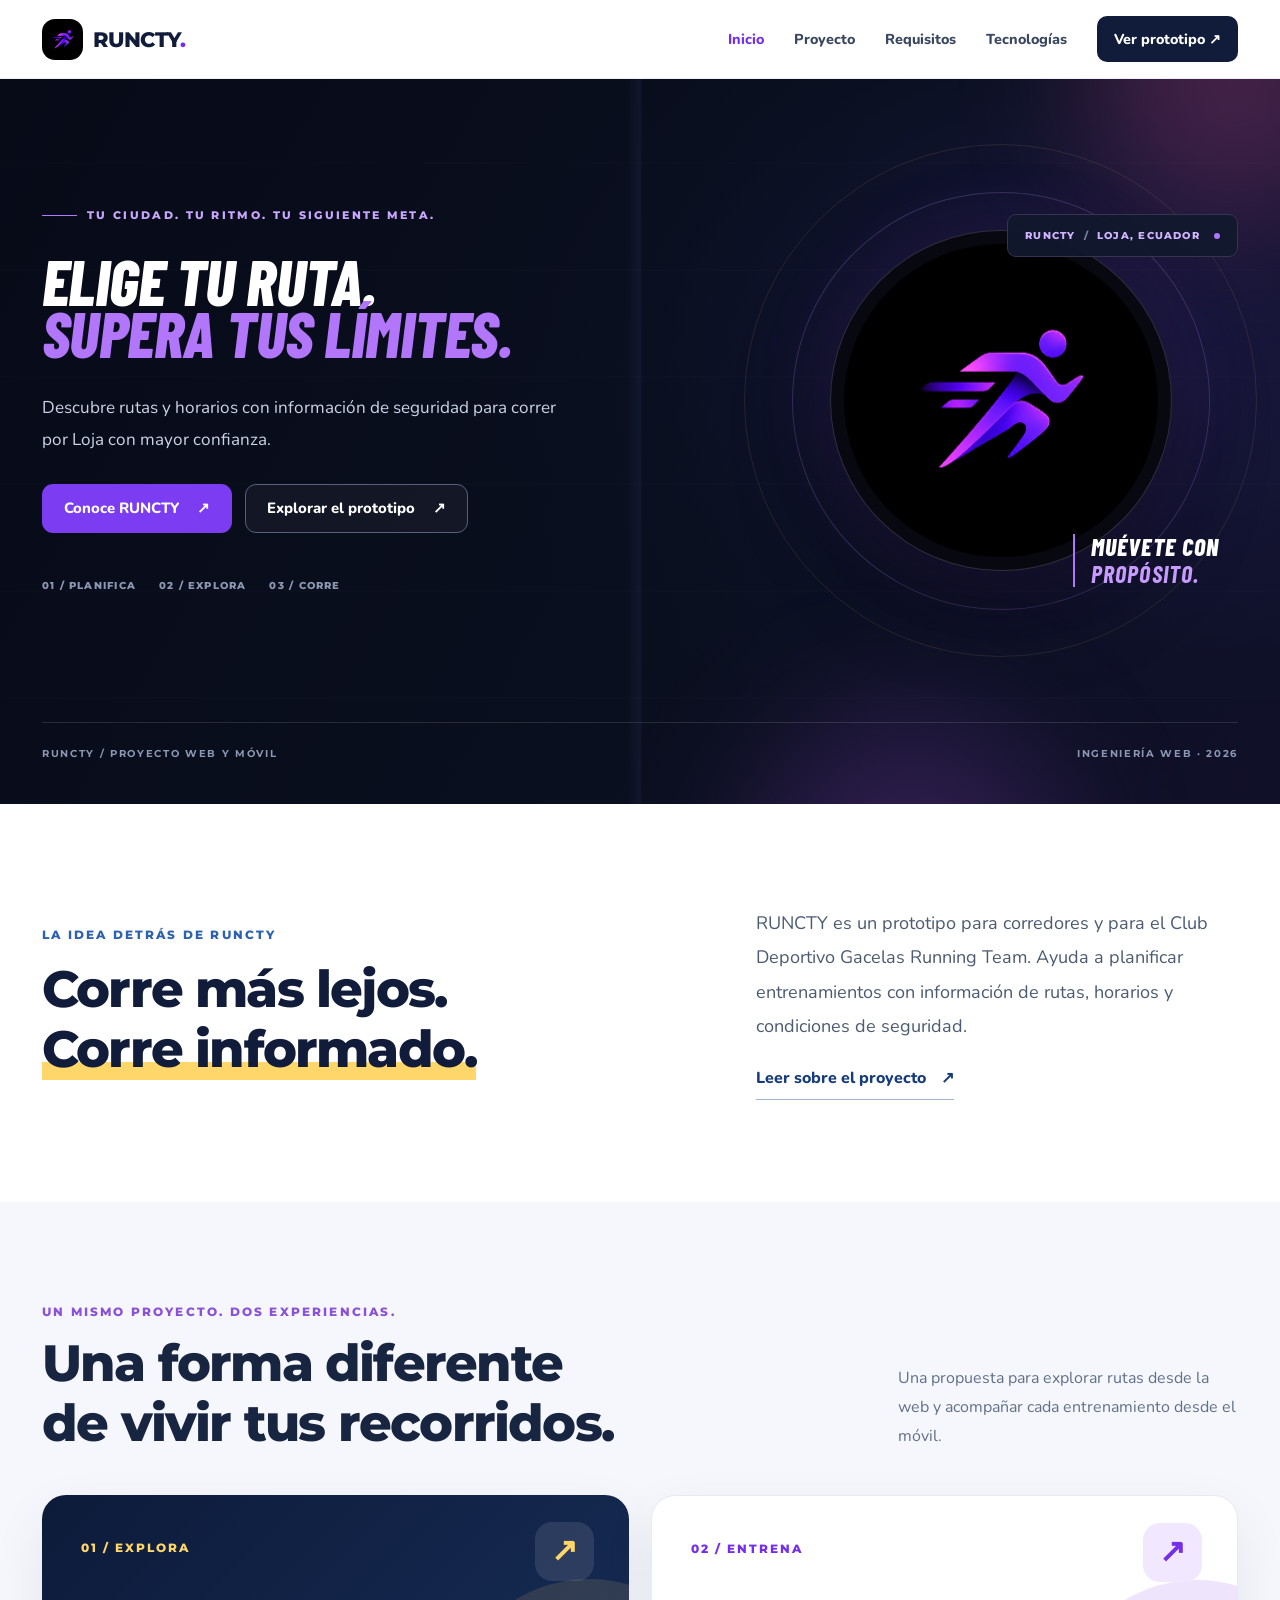
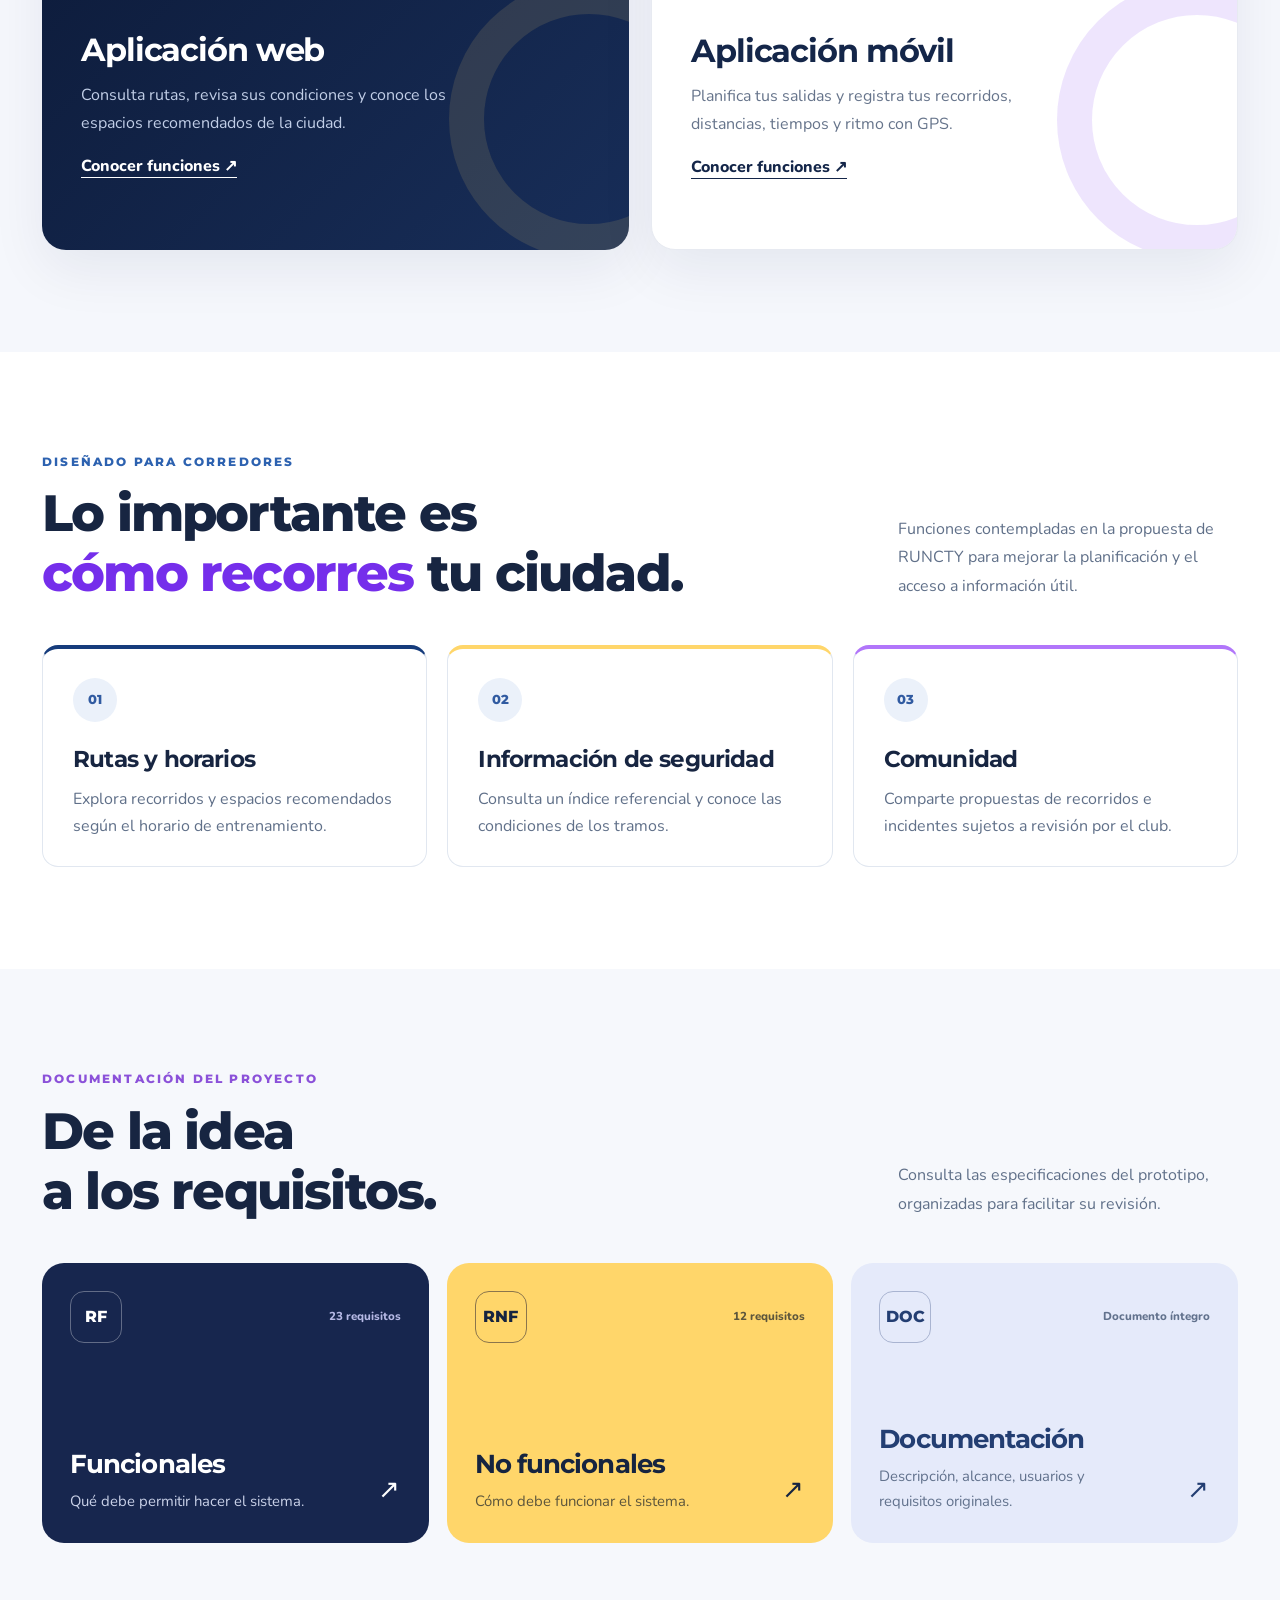
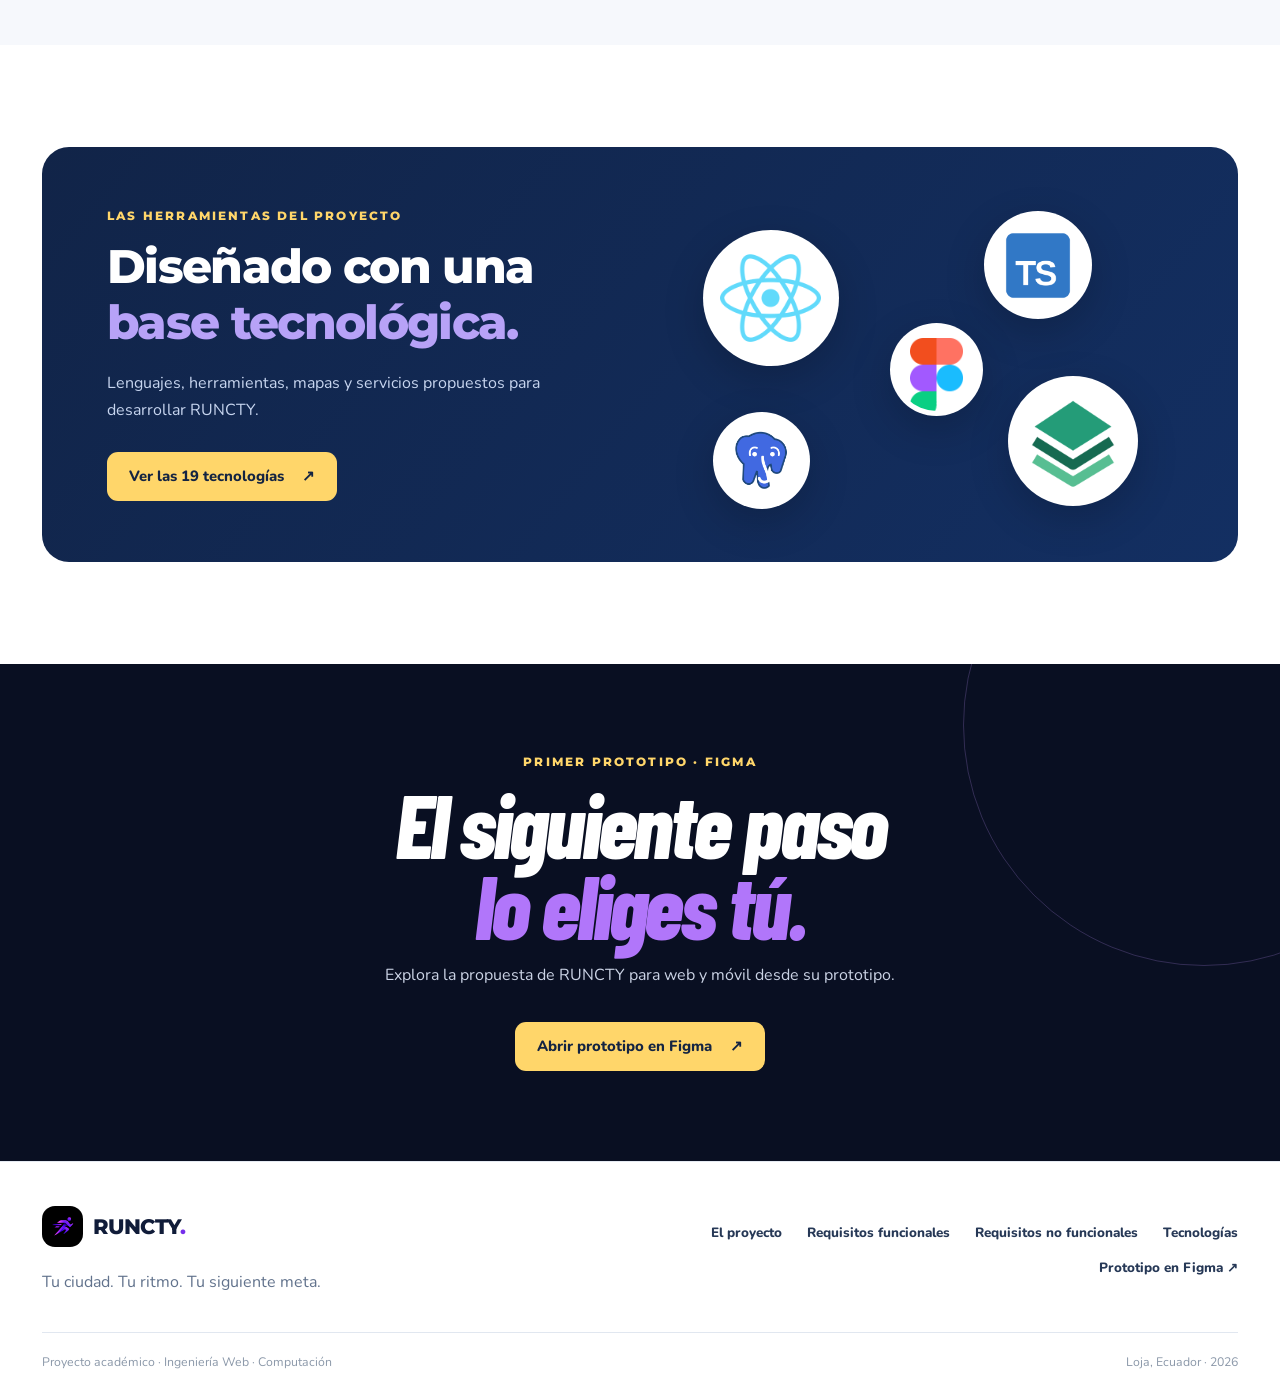
==== commit 480a9cc1: "Taller Web ver1" ====
--- a/index.html
+++ b/index.html
@@ -1,29 +1,54 @@
 <!DOCTYPE html>
 <html lang="es">
 <head>
-    <meta charset="UTF-8">
-    <meta name="viewport" content="width=device-width, initial-scale=1.0">
-    <title>Aprender Git con Estilo</title>
-    <!-- Fuente moderna Inter de Google Fonts -->
-    <link rel="preconnect" href="https://fonts.googleapis.com">
-    <link rel="preconnect" href="https://fonts.gstatic.com" crossorigin>
-    <link href="https://fonts.googleapis.com/css2?family=Inter:wght@300;500;800&display=swap" rel="stylesheet">
-    <link rel="stylesheet" href="css/style.css">
+ <meta charset="UTF-8">
+ <meta name="viewport" content="width=device-width, initial-scale=1.0">
+ <meta name="description" content="RUNCTY, planificación de rutas seguras para corredores en Loja, Ecuador.">
+ <title>Inicio | RUNCTY</title>
+ <link rel="preconnect" href="https://fonts.googleapis.com">
+ <link rel="preconnect" href="https://fonts.gstatic.com" crossorigin>
+ <link href="https://fonts.googleapis.com/css2?family=Barlow+Condensed:ital,wght@0,600;0,700;0,800;1,700;1,800&family=Montserrat:wght@500;600;700;800&family=Nunito:wght@400;500;600;700;800&display=swap" rel="stylesheet">
+ <link rel="stylesheet" href="css/estilos.css">
 </head>
 <body>
-    <div class="background-glow"></div>
-    <div class="card">
-        <span class="badge">🚀 Taller Web & Git</span>
-        <h1>¡Hola chicos! 👋</h1>
-        <p class="subtitle">El tema de hoy es dominar <span>GIT</span> como un pro 🔥</p>
-        
-        <div class="git-box">
-            <code>git commit -m "¡Mi rama quedó de lujo! XD"</code>
-        </div>
+<header class="site-header">
+    <div class="envoltura barra">
+      <a class="marca" href="index.html" aria-label="RUNCTY, ir al inicio"><span class="marca-imagen"><img src="img/logo_runcty.png" alt="" width="48" height="48"></span><span>RUNCTY<span class="marca-punto">.</span></span></a>
+      <nav class="navegacion" aria-label="Navegación principal"><a href="index.html" aria-current="page">Inicio</a><a href="proyecto.html">Proyecto</a><a href="requisitos.html">Requisitos</a><a href="tecnologias.html">Tecnologías</a><a class="nav-figma" href="https://www.figma.com/make/gIfoqALJYSt6hu2ZyHCxu8/Prototipo-RUNCTY-Web-y-M%C3%B3vil?t=76EYvWF3TbzVXDP3-1" target="_blank" rel="noopener noreferrer">Ver prototipo <span aria-hidden="true">↗</span></a></nav>
+      <details class="navegacion-movil"><summary>Menú <span aria-hidden="true">☰</span></summary><nav aria-label="Navegación móvil"><a href="index.html" aria-current="page">Inicio</a><a href="proyecto.html">Proyecto</a><a href="requisitos.html">Requisitos</a><a href="tecnologias.html">Tecnologías</a><a href="https://www.figma.com/make/gIfoqALJYSt6hu2ZyHCxu8/Prototipo-RUNCTY-Web-y-M%C3%B3vil?t=76EYvWF3TbzVXDP3-1" target="_blank" rel="noopener noreferrer">Prototipo en Figma ↗</a></nav></details>
+    </div>
+  </header>
 
-        <div class="footer-info">
-            <span class="status-dot"></span> Rama lista para push
-        </div>
+<main>
+  <section class="hero">
+    <div class="hero-red hero-glow"></div><div class="hero-violet hero-glow"></div>
+    <div class="envoltura hero-inner">
+      <div class="hero-copy">
+        <p class="eyebrow hero-kicker"><span class="linea-acento"></span> TU CIUDAD. TU RITMO. TU SIGUIENTE META.</p>
+        <h1>ELIGE TU RUTA.<br><em>SUPERA TUS LÍMITES.</em></h1>
+        <p class="hero-desc">Descubre rutas y horarios con información de seguridad para correr por Loja con mayor confianza.</p>
+        <div class="acciones"><a class="btn btn-violeta" href="proyecto.html">Conoce RUNCTY <span aria-hidden="true">↗</span></a><a class="btn btn-transparente" href="https://www.figma.com/make/gIfoqALJYSt6hu2ZyHCxu8/Prototipo-RUNCTY-Web-y-M%C3%B3vil?t=76EYvWF3TbzVXDP3-1" target="_blank" rel="noopener noreferrer">Explorar el prototipo <span aria-hidden="true">↗</span></a></div>
+        <div class="hero-sub"><span>01 / PLANIFICA</span><span>02 / EXPLORA</span><span>03 / CORRE</span></div>
+      </div>
+      <div class="hero-visual">
+        <div class="anillo anillo-uno"></div><div class="anillo anillo-dos"></div>
+        <div class="logo-grande"><img src="img/logo_runcty.png" alt="Símbolo del corredor de RUNCTY" width="500" height="500"></div>
+        <div class="hero-etiqueta">RUNCTY <span> / </span> LOJA, ECUADOR <span class="punto-violeta"></span></div>
+        <div class="hero-detail">MUÉVETE CON<br><strong>PROPÓSITO.</strong></div>
+      </div>
     </div>
+    <div class="envoltura hero-bottom"><span>RUNCTY / PROYECTO WEB Y MÓVIL</span><span>INGENIERÍA WEB · 2026</span></div>
+  </section>
+  <section class="manifiesto seccion"><div class="envoltura manifiesto-grid"><div><p class="eyebrow azul">LA IDEA DETRÁS DE RUNCTY</p><h2>Corre más lejos.<br><span class="resaltado-amarillo">Corre informado.</span></h2></div><div class="manifiesto-aside"><p>RUNCTY es un prototipo para corredores y para el Club Deportivo Gacelas Running Team. Ayuda a planificar entrenamientos con información de rutas, horarios y condiciones de seguridad.</p><a class="enlace-flecha" href="proyecto.html">Leer sobre el proyecto <span aria-hidden="true">↗</span></a></div></div></section>
+  <section class="seccion experiencias" id="experiencias"><div class="envoltura"><div class="intro-seccion"><div><p class="eyebrow violeta">UN MISMO PROYECTO. DOS EXPERIENCIAS.</p><h2>Una forma diferente<br>de vivir tus recorridos.</h2></div><p>Una propuesta para explorar rutas desde la web y acompañar cada entrenamiento desde el móvil.</p></div><div class="tarjetas-exp">
+    <article class="tarjeta-exp tarjeta-azul"><span class="indice">01 / EXPLORA</span><div class="simbolo-tarjeta" aria-hidden="true">↗</div><h3>Aplicación web</h3><p>Consulta rutas, revisa sus condiciones y conoce los espacios recomendados de la ciudad.</p><a href="proyecto.html#aplicacion-web">Conocer funciones <span aria-hidden="true">↗</span></a><div class="tarjeta-deco deco-amarillo"></div></article>
+    <article class="tarjeta-exp tarjeta-clara"><span class="indice">02 / ENTRENA</span><div class="simbolo-tarjeta simbolo-circular" aria-hidden="true">↗</div><h3>Aplicación móvil</h3><p>Planifica tus salidas y registra tus recorridos, distancias, tiempos y ritmo con GPS.</p><a href="proyecto.html#aplicacion-movil-para-android">Conocer funciones <span aria-hidden="true">↗</span></a><div class="tarjeta-deco deco-violeta"></div></article>
+  </div></div></section>
+  <section class="seccion compromiso"><div class="envoltura"><div class="intro-seccion"><div><p class="eyebrow azul">DISEÑADO PARA CORREDORES</p><h2>Lo importante es<br><span class="acento-violeta">cómo recorres</span> tu ciudad.</h2></div><p>Funciones contempladas en la propuesta de RUNCTY para mejorar la planificación y el acceso a información útil.</p></div><div class="ventajas-grid"><article class="ventaja"><span class="ventaja-num">01</span><h3>Rutas y horarios</h3><p>Explora recorridos y espacios recomendados según el horario de entrenamiento.</p></article><article class="ventaja"><span class="ventaja-num">02</span><h3>Información de seguridad</h3><p>Consulta un índice referencial y conoce las condiciones de los tramos.</p></article><article class="ventaja"><span class="ventaja-num">03</span><h3>Comunidad</h3><p>Comparte propuestas de recorridos e incidentes sujetos a revisión por el club.</p></article></div></div></section>
+  <section class="seccion documentos"><div class="envoltura"><div class="intro-seccion"><div><p class="eyebrow violeta">DOCUMENTACIÓN DEL PROYECTO</p><h2>De la idea<br>a los requisitos.</h2></div><p>Consulta las especificaciones del prototipo, organizadas para facilitar su revisión.</p></div><div class="documentos-grid"><a class="doc-tarjeta" href="requisitos-funcionales.html"><span class="doc-codigo">RF</span><span class="doc-num">23 requisitos</span><h3>Funcionales</h3><p>Qué debe permitir hacer el sistema.</p><span class="doc-arrow" aria-hidden="true">↗</span></a><a class="doc-tarjeta doc-tarjeta-yellow" href="requisitos-no-funcionales.html"><span class="doc-codigo">RNF</span><span class="doc-num">12 requisitos</span><h3>No funcionales</h3><p>Cómo debe funcionar el sistema.</p><span class="doc-arrow" aria-hidden="true">↗</span></a><a class="doc-tarjeta doc-tarjeta-soft" href="requisitos.html"><span class="doc-codigo">DOC</span><span class="doc-num">Documento íntegro</span><h3>Documentación</h3><p>Descripción, alcance, usuarios y requisitos originales.</p><span class="doc-arrow" aria-hidden="true">↗</span></a></div></div></section>
+  <section class="seccion stack-preview"><div class="envoltura stack-box"><div class="stack-copy"><p class="eyebrow">LAS HERRAMIENTAS DEL PROYECTO</p><h2>Diseñado con una<br><em>base tecnológica.</em></h2><p>Lenguajes, herramientas, mapas y servicios propuestos para desarrollar RUNCTY.</p><a class="btn btn-amarillo" href="tecnologias.html">Ver las 19 tecnologías <span aria-hidden="true">↗</span></a></div><div class="stack-logos"><div class="orb orb-a"><img src="img/React.png" alt="React"></div><div class="orb orb-b"><img src="img/TypeScript.png" alt="TypeScript"></div><div class="orb orb-c"><img src="img/figmalogo.png" alt="Figma"></div><div class="orb orb-d"><img src="img/PostgreSQL.png" alt="PostgreSQL"></div><div class="orb orb-e"><img src="img/MapLibre.png" alt="MapLibre"></div></div></div></section>
+  <section class="llamada"><div class="envoltura llamada-inner"><p class="eyebrow">PRIMER PROTOTIPO · FIGMA</p><h2>El siguiente paso<br><em>lo eliges tú.</em></h2><p>Explora la propuesta de RUNCTY para web y móvil desde su prototipo.</p><a class="btn btn-amarillo" href="https://www.figma.com/make/gIfoqALJYSt6hu2ZyHCxu8/Prototipo-RUNCTY-Web-y-M%C3%B3vil?t=76EYvWF3TbzVXDP3-1" target="_blank" rel="noopener noreferrer">Abrir prototipo en Figma <span aria-hidden="true">↗</span></a></div></section>
+</main>
+<footer class="pie"><div class="envoltura pie-grid"><div><a class="marca marca-pie" href="index.html"><span class="marca-imagen"><img src="img/logo_runcty.png" width="48" height="48" alt=""></span><span>RUNCTY<span class="marca-punto">.</span></span></a><p>Tu ciudad. Tu ritmo. Tu siguiente meta.</p></div><div class="pie-links"><a href="proyecto.html">El proyecto</a><a href="requisitos-funcionales.html">Requisitos funcionales</a><a href="requisitos-no-funcionales.html">Requisitos no funcionales</a><a href="tecnologias.html">Tecnologías</a><a href="https://www.figma.com/make/gIfoqALJYSt6hu2ZyHCxu8/Prototipo-RUNCTY-Web-y-M%C3%B3vil?t=76EYvWF3TbzVXDP3-1" target="_blank" rel="noopener noreferrer">Prototipo en Figma ↗</a></div></div><div class="envoltura pie-final"><span>Proyecto académico · Ingeniería Web · Computación</span><span>Loja, Ecuador · 2026</span></div></footer>
 </body>
 </html>
--- a/css/estilos.css
+++ b/css/estilos.css
@@ -0,0 +1,333 @@
+:root {
+  --azul-noche: #070c1a;
+  --azul-profundo: #101c39;
+  --azul: #163c7c;
+  --azul-claro: #e9f0ff;
+  --blanco: #ffffff;
+  --crema: #f7f9fc;
+  --amarillo: #ffd66a;
+  --violeta: #b176fa;
+  --violeta-oscuro: #752eeb;
+  --texto: #172541;
+  --secundario: #607089;
+  --linea: #e1e7f0;
+  --radio: 22px;
+  --sombra: 0 20px 55px rgba(15, 33, 66, 0.07);
+}
+
+* { box-sizing: border-box; }
+html { scroll-behavior: smooth; scroll-padding-top: 110px; }
+body { margin: 0; color: var(--texto); background: var(--blanco); font-family: 'Nunito', Arial, sans-serif; font-size: 16px; line-height: 1.7; -webkit-font-smoothing: antialiased; }
+a { color: inherit; text-decoration: none; }
+img { max-width: 100%; height: auto; }
+button, input, textarea { font: inherit; }
+:focus-visible { outline: 3px solid var(--violeta); outline-offset: 4px; }
+.envoltura { width: min(1220px, calc(100% - 84px)); margin-inline: auto; }
+.seccion { padding: 102px 0; }
+h1,h2,h3,h4,p { margin-top: 0; }
+h1,h2,h3,h4 { font-family: 'Montserrat', 'Nunito', sans-serif; line-height: 1.17; letter-spacing: -.035em; }
+h2 { font-size: clamp(2rem, 4vw, 3.7rem); font-weight: 800; }
+h3 { font-size: 1.45rem; }
+.eyebrow { display: flex; align-items: center; gap: 10px; text-transform: uppercase; font-size: .72rem; font-family: 'Montserrat', sans-serif; font-weight: 800; letter-spacing: .19em; line-height: 1.55; }
+.eyebrow.azul { color: #2d62b0; }
+.eyebrow.violeta { color: #8b51d9; }
+.acento-violeta { color: var(--violeta-oscuro); }
+.resaltado-amarillo { background: linear-gradient(transparent 71%, var(--amarillo) 71%); }
+
+.site-header { background: rgba(255,255,255,.98); border-bottom: 1px solid #edf0f5; position: sticky; top: 0; z-index: 30; }
+.barra { display: flex; align-items: center; justify-content: space-between; min-height: 78px; gap: 30px; }
+.marca { display: inline-flex; align-items: center; gap: 10px; white-space: nowrap; font-family: 'Montserrat',sans-serif; font-size: 1.33rem; font-weight: 800; letter-spacing: -.04em; color: var(--azul-profundo); }
+.marca-imagen { display: flex; align-items: center; justify-content: center; width: 41px; height: 41px; overflow: hidden; border-radius: 13px; background: #090a13; }
+.marca-imagen img { width: 100%; height: 100%; object-fit: cover; }
+.marca-punto { color: var(--violeta-oscuro); }
+.navegacion { display: flex; align-items: center; gap: clamp(16px, 2.35vw, 30px); }
+.navegacion a { font-family: 'Nunito',sans-serif; font-size: .9rem; font-weight: 800; color: #394761; transition: color .2s ease; }
+.navegacion a:hover, .navegacion a[aria-current="page"] { color: var(--violeta-oscuro); }
+.navegacion .nav-figma { color: #fff; background: var(--azul-profundo); padding: 11px 17px; border-radius: 10px; }
+.navegacion .nav-figma:hover { background: var(--violeta-oscuro); color: #fff; }
+.navegacion-movil { display: none; position: relative; }
+.navegacion-movil summary { cursor: pointer; list-style: none; padding: 9px 14px; font-weight: 800; border: 1px solid var(--linea); border-radius: 9px; }
+.navegacion-movil summary::-webkit-details-marker { display: none; }
+.navegacion-movil nav { position: absolute; top: 49px; right: 0; z-index: 35; width: min(290px, 83vw); display: grid; gap: 0; padding: 12px; border: 1px solid var(--linea); border-radius: 16px; box-shadow: var(--sombra); background: white; }
+.navegacion-movil nav a { padding: 10px 14px; font-weight: 800; border-radius: 8px; }
+.navegacion-movil nav a:hover { background: var(--azul-claro); }
+
+.hero { position: relative; min-height: 725px; overflow: hidden; background: radial-gradient(ellipse 62% 75% at 89% 38%, #1a1840 0%, rgba(12,18,40,.3) 60%, transparent 85%), linear-gradient(120deg, #070b18 0%, #0a0f1f 59%, #111029 100%); color: white; isolation: isolate; }
+.hero::before { content: ''; position: absolute; inset: 0; z-index: -1; background: linear-gradient(90deg, transparent 49%, rgba(78,80,143,.12) 50%, transparent 50.2%), repeating-linear-gradient(0deg, transparent 0 105px, rgba(255,255,255,.018) 106px, transparent 107px); }
+.hero-glow { position: absolute; border-radius: 50%; filter: blur(64px); pointer-events: none; opacity: .55; }
+.hero-red { width: 290px; height: 290px; background: #6f2f61; right: -100px; top: -155px; }
+.hero-violet { width: 310px; height: 310px; background: #48296e; right: 17%; bottom: -220px; }
+.hero-inner { display: grid; grid-template-columns: minmax(0, 1.19fr) minmax(0, .81fr); gap: 24px; position: relative; min-height: 643px; align-items: center; }
+.hero-copy { position: relative; z-index: 4; padding: 63px 0; }
+.hero-kicker { color: #caa6ff; font-size: .69rem; margin-bottom: 31px; letter-spacing: .21em; }
+.linea-acento { width: 35px; height: 1px; background: #b478ff; }
+.hero h1 { font-family: 'Barlow Condensed',Impact,sans-serif; font-weight: 800; letter-spacing: -.008em; font-size: clamp(3.75rem, 5vw, 5.55rem); line-height: .82; font-style: italic; margin-bottom: 32px; text-transform: uppercase; white-space: nowrap; }
+.hero h1 em { display: inline-block; color: var(--violeta); font-style: italic; }
+.hero-desc { max-width: 530px; font-size: 1.07rem; line-height: 1.87; color: #cbd3e5; margin-bottom: 28px; }
+.acciones { display: flex; align-items: center; gap: 13px; flex-wrap: wrap; }
+.btn { display: inline-flex; align-items: center; justify-content: center; gap: 18px; min-height: 49px; padding: 12px 21px; border-radius: 11px; font-weight: 800; line-height: 1.35; border: 1px solid transparent; font-size: .93rem; transition: transform .2s ease, background .2s ease, border-color .2s ease; }
+.btn:hover { transform: translateY(-3px); }
+.btn-violeta { color: #fff; background: #7c3cf1; }
+.btn-violeta:hover { background: #9653ff; }
+.btn-transparente { color: #fff; border-color: #566078; background: rgba(255,255,255,.04); }
+.btn-transparente:hover { border-color: #b987f7; background: rgba(255,255,255,.09); }
+.btn-amarillo { color: #142442; background: var(--amarillo); }
+.btn-amarillo:hover { background: #ffe4a1; }
+.btn-borde { border-color: #d4deec; color: var(--azul); background: white; }
+.btn-borde:hover { border-color: var(--violeta); }
+.hero-sub { display: flex; flex-wrap: wrap; gap: 23px; margin-top: 44px; color: #8c97b3; font-size: .63rem; font-family: 'Montserrat',sans-serif; font-weight: 800; letter-spacing: .12em; }
+.hero-visual { position: relative; align-self: stretch; min-width: 0; display: grid; place-items: center; }
+.hero-visual::before { content:''; width: 82%; aspect-ratio: 1; position: absolute; border-radius: 50%; background: radial-gradient(circle, #39215e 0, #1a1634 35%, rgba(18,22,47,.28) 63%, transparent 70%); }
+.anillo { border: 1px solid rgba(186,140,244,.24); border-radius: 50%; position: absolute; aspect-ratio: 1; }
+.anillo-uno { width: 88%; transform: rotate(-15deg); }
+.anillo-dos { width: 108%; border-color: rgba(244,199,102,.11); }
+.logo-grande { position: relative; width: min(72%, 405px); aspect-ratio: 1; border: 1px solid rgba(220,204,255,.18); background: #080910; padding: 13px; border-radius: 50%; box-shadow: 0 30px 95px rgba(0,0,0,.45), 0 0 75px rgba(126,53,210,.18); }
+.logo-grande img { display:block; width:100%; height:100%; border-radius:50%; object-fit:cover; }
+.hero-etiqueta { position: absolute; right: 0; top: 21%; background: rgba(17,25,46,.95); border: 1px solid #37324e; border-radius: 9px; padding: 12px 17px; color: #d2b3ff; font-family: 'Montserrat',sans-serif; font-size: .63rem; font-weight: 800; letter-spacing: .12em; }
+.hero-etiqueta span { color: #78819e; padding-inline: 4px; }
+.hero-etiqueta .punto-violeta { display:inline-block; padding:0; background: var(--violeta); width:6px; height:6px; border-radius:50%; margin-left:10px; }
+.hero-detail { position:absolute; right:4%; bottom:21%; font: italic 800 1.5rem/1.1 'Barlow Condensed',sans-serif; letter-spacing: .045em; border-left:2px solid var(--violeta); padding-left:16px; color:#fff; }
+.hero-detail strong { color: #c79afe; }
+.hero-bottom { display:flex; justify-content:space-between; gap:20px; position:relative; z-index:2; padding:22px 0; border-top:1px solid rgba(255,255,255,.12); color:#8c98b3; font-family: 'Montserrat',sans-serif; letter-spacing:.16em; font-size:.65rem; font-weight:700; }
+
+.manifiesto { background:#fff; }
+.manifiesto-grid { display:grid; grid-template-columns:1.12fr .88fr; align-items:center; gap:100px; }
+.manifiesto h2 { margin:14px 0 0; color:var(--azul-profundo); }
+.manifiesto-aside p { font-size:1.13rem; line-height:1.9; color:#4c5b72; margin-bottom:22px; }
+.enlace-flecha { display:inline-flex; align-items:center; gap:15px; font-weight:800; color:var(--azul); border-bottom:1px solid #a4b5d4; padding-bottom:6px; }
+.enlace-flecha:hover { color:var(--violeta-oscuro); border-color:var(--violeta-oscuro); }
+.intro-seccion { display:flex; align-items:end; justify-content:space-between; gap:65px; margin-bottom:42px; }
+.intro-seccion h2 { margin-bottom:0; }
+.intro-seccion > p { max-width:340px; color:var(--secundario); line-height:1.8; margin-bottom:2px; }
+.experiencias { background:#f5f7fc; }
+.tarjetas-exp { display:grid; grid-template-columns:repeat(2,minmax(0,1fr)); gap:22px; }
+.tarjeta-exp { min-height:355px; border-radius:24px; padding:39px; position:relative; overflow:hidden; isolation:isolate; box-shadow:var(--sombra); }
+.tarjeta-exp .indice { font-size:.72rem; letter-spacing:.17em; font-family:'Montserrat',sans-serif; font-weight:800; }
+.tarjeta-exp h3 { font-size:2rem; margin-top:70px; margin-bottom:13px; position:relative; z-index:2; }
+.tarjeta-exp p { line-height:1.75; max-width:370px; position:relative; z-index:2; }
+.tarjeta-exp a { font-weight:800; position:relative; z-index:2; border-bottom:1px solid currentColor; }
+.tarjeta-azul { color:#fff; background:linear-gradient(135deg,#0d1b3a 0%,#182e59 100%); }
+.tarjeta-azul p { color:#c1cee7; }
+.tarjeta-azul .indice { color:var(--amarillo); }
+.tarjeta-clara { color:#142649; background:#fff; border:1px solid #e7eaf1; }
+.tarjeta-clara p { color:#66748b; }
+.tarjeta-clara .indice { color:var(--violeta-oscuro); }
+.simbolo-tarjeta { position:absolute; top:27px; right:35px; width:59px; height:59px; border-radius:17px; display:grid; place-items:center; background:rgba(255,255,255,.1); color:var(--amarillo); font-size:2rem; font-weight:700; }
+.simbolo-circular { background:#f1e8ff; color:var(--violeta-oscuro); }
+.tarjeta-deco { position:absolute; width:280px; height:280px; border:35px solid; border-radius:50%; top:84px; right:-100px; opacity:.12; z-index:-1; }
+.deco-amarillo { border-color:var(--amarillo); }
+.deco-violeta { border-color:var(--violeta-oscuro); }
+.compromiso { background:#fff; }
+.ventajas-grid { display:grid; grid-template-columns:repeat(3,minmax(0,1fr)); gap:20px; }
+.ventaja { padding:29px 30px 26px; border:1px solid var(--linea); border-top:4px solid var(--azul); border-radius:16px; background:#fff; }
+.ventaja:nth-child(2) { border-top-color:var(--amarillo); }
+.ventaja:nth-child(3) { border-top-color:var(--violeta); }
+.ventaja-num { display:inline-grid; place-items:center; width:44px; height:44px; border-radius:50%; background:#ebf1fa; color:#315ba1; font-family:'Montserrat',sans-serif; font-size:.79rem; font-weight:800; }
+.ventaja h3 { margin-top:24px; margin-bottom:13px; }
+.ventaja p { color:var(--secundario); margin-bottom:0; }
+.documentos { background:#f6f8fc; }
+.documentos-grid { display:grid; grid-template-columns:repeat(3,minmax(0,1fr)); gap:18px; }
+.doc-tarjeta { display:flex; flex-direction:column; min-height:280px; padding:28px; position:relative; border-radius:22px; background:#17264e; color:#fff; transition:transform .2s ease, box-shadow .2s ease; }
+.doc-tarjeta:hover { transform:translateY(-7px); box-shadow:0 18px 40px rgba(18,32,78,.15); }
+.doc-tarjeta .doc-codigo { display:inline-grid; width:52px; height:52px; place-items:center; border:1px solid rgba(255,255,255,.32); border-radius:14px; font-family:'Montserrat',sans-serif; font-weight:800; }
+.doc-tarjeta .doc-num { position:absolute; top:44px; right:28px; font-size:.72rem; font-weight:800; color:#b6b9e5; }
+.doc-tarjeta h3 { margin-top:auto; margin-bottom:10px; font-size:1.62rem; }
+.doc-tarjeta p { font-size:.93rem; max-width:260px; color:#c9d1e8; margin:0; }
+.doc-arrow { position:absolute; right:29px; bottom:31px; font-size:1.6rem; }
+.doc-tarjeta-yellow { background:var(--amarillo); color:#162440; }
+.doc-tarjeta-yellow .doc-codigo { border-color:#8b754c; }
+.doc-tarjeta-yellow .doc-num, .doc-tarjeta-yellow p { color:#5d563c; }
+.doc-tarjeta-soft { background:#e5eafa; color:#233e72; }
+.doc-tarjeta-soft .doc-codigo { border-color:#a9b4d1; }
+.doc-tarjeta-soft .doc-num, .doc-tarjeta-soft p { color:#62728d; }
+.stack-preview { background:white; }
+.stack-box { min-height:415px; padding:50px 65px; border-radius:27px; background:linear-gradient(130deg,#112448,#132f62); color:#fff; display:grid; grid-template-columns:1fr .95fr; align-items:center; gap:28px; overflow:hidden; position:relative; }
+.stack-copy { position:relative; z-index:2; }
+.stack-box .eyebrow { color:#ffd66a; }
+.stack-box h2 { margin:14px 0 20px; font-size:clamp(2.3rem,3.7vw,3.6rem); }
+.stack-box h2 em { font-style:normal; color:#b7a2f7; }
+.stack-box p:not(.eyebrow) { color:#c7d5ef; max-width:490px; }
+.stack-box .btn { margin-top:11px; }
+.stack-logos { height:310px; position:relative; }
+.orb { width:108px; height:108px; border-radius:50%; display:grid; place-items:center; background:#fff; border:5px solid rgba(255,255,255,.15); box-shadow:0 13px 42px rgba(0,0,0,.19); position:absolute; overflow:hidden; }
+.orb img { width:80%; height:80%; object-fit:contain; }
+.orb-a { left:7%; top:10%; width:136px; height:136px; }
+.orb-b { right:16%; top:4%; }
+.orb-c { left:44%; top:40%; width:93px; height:93px; }
+.orb-d { left:9%; bottom:0; width:97px; height:97px; }
+.orb-e { right:7%; bottom:1%; width:130px; height:130px; }
+.llamada { padding:90px 0; background:#090f22; color:#fff; text-align:center; position:relative; overflow:hidden; }
+.llamada::before { content:''; position:absolute; width:480px; height:480px; border:1px solid rgba(184,145,245,.23); border-radius:50%; right:-165px; top:-180px; }
+.llamada .eyebrow { justify-content:center; color:var(--amarillo); }
+.llamada h2 { margin:12px 0 17px; font-family:'Barlow Condensed',Impact,sans-serif; font-size:clamp(3.7rem,7vw,6rem); font-style:italic; font-weight:800; line-height:.9; }
+.llamada h2 em { color:var(--violeta); }
+.llamada p:not(.eyebrow) { color:#cbd3e5; }
+.llamada .btn { margin-top:17px; }
+
+.pie { background:#fff; color:#263856; border-top:1px solid #e5eaf2; padding:44px 0 18px; }
+.pie-grid { display:flex; justify-content:space-between; gap:45px; }
+.pie-grid p { margin:13px 0 0; color:#61728c; }
+.pie-links { display:flex; max-width:530px; flex-wrap:wrap; gap:12px 25px; align-content:center; justify-content:flex-end; }
+.pie-links a { font-weight:800; font-size:.84rem; }
+.pie-links a:hover { color:var(--violeta-oscuro); }
+.pie-final { display:flex; gap:20px; justify-content:space-between; border-top:1px solid var(--linea); padding-top:19px; margin-top:36px; color:#8b98a9; font-size:.77rem; }
+
+.cabecera-pagina { background:#eef2fa; padding:88px 0 76px; }
+.cabecera-pagina .eyebrow { color:var(--violeta-oscuro); }
+.cabecera-pagina h1 { font-weight:800; font-size:clamp(2.7rem,6vw,5.7rem); max-width:1100px; margin:12px 0 14px; }
+.cabecera-subtitulo { max-width:700px; font-size:1.17rem; line-height:1.75; color:#56647c; margin-bottom:0; }
+.cabecera-oscura { background:radial-gradient(circle at 92% 26%, #2d2058 0%,transparent 42%),linear-gradient(118deg,#080f22,#132548); color:#fff; }
+.cabecera-oscura .eyebrow { color:#d2a3ff; }
+.cabecera-oscura .cabecera-subtitulo { color:#c4cee5; }
+.docs-content { background:#f7f9fd; }
+.docs-layout { display:grid; grid-template-columns:230px minmax(0,1fr); align-items:start; gap:35px; }
+.docs-sidebar { position:sticky; top:100px; padding:24px 19px; border:1px solid var(--linea); border-radius:16px; background:#fff; display:flex; flex-direction:column; gap:6px; }
+.docs-sidebar .eyebrow { color:#667997; font-size:.61rem; margin-bottom:15px; }
+.docs-sidebar a { font-size:.87rem; font-weight:800; padding:7px 9px; border-radius:7px; }
+.docs-sidebar a:hover { background:#eaeffa; color:var(--azul); }
+.aside-logo { margin-top:18px; border-top:1px solid var(--linea); padding-top:15px; text-align:center; }
+.aside-logo img { max-height:70px; width:auto; }
+.texto-documento { min-width:0; background:white; padding:clamp(24px,4vw,53px); border:1px solid #e3eaf3; border-radius:20px; box-shadow:var(--sombra); }
+.texto-documento h1 { font-size:1.9rem; }
+.texto-documento h2 { font-size:clamp(1.65rem,3vw,2.25rem); color:#1a3365; margin:46px 0 22px; padding-bottom:14px; border-bottom:1px solid #e2eaf5; }
+.texto-documento h2:first-child { margin-top:0; }
+.texto-documento h3 { color:#2a457c; font-size:1.3rem; margin:31px 0 15px; }
+.texto-documento h4 { color:#4d3d82; font-size:1.05rem; margin:21px 0 12px; }
+.texto-documento p { color:#48566d; line-height:1.85; margin-bottom:17px; }
+.texto-documento ul { padding-left:24px; margin:0 0 26px; }
+.texto-documento li { padding-left:5px; color:#48566d; margin-bottom:9px; }
+.texto-documento li p { margin-bottom:0; }
+.texto-documento h2, .texto-documento h3, .texto-documento h4 { scroll-margin-top:115px; }
+.tabla-desplazable { overflow-x:auto; border:1px solid #dce4ef; border-radius:12px; margin:18px 0 32px; background:white; }
+.tabla-requisitos { border-collapse:collapse; width:100%; min-width:650px; font-size:.87rem; line-height:1.55; }
+.tabla-requisitos thead { background:#172c56; color:white; }
+.tabla-requisitos th, .tabla-requisitos td { padding:14px 17px; text-align:left; vertical-align:top; border-bottom:1px solid #e4eaf2; }
+.tabla-requisitos tbody tr:nth-child(even) { background:#f5f8fd; }
+.tabla-requisitos tbody tr:hover { background:#f0edff; }
+.tabla-requisitos th { font-weight:800; }
+.tabla-requisitos tbody tr:last-child > * { border-bottom:none; }
+.texto-requisitos { max-width:1220px; }
+.texto-requisitos h2 { display:none; }
+.accesos-req { display:flex; flex-wrap:wrap; gap:13px; justify-content:flex-end; margin-bottom:18px; }
+.accesos-req a { border:1px solid #dce4f1; background:#fff; color:#244675; border-radius:9px; font-size:.88rem; font-weight:800; padding:9px 13px; }
+.accesos-req a:hover { border-color:#9150e5; }
+.volver { margin-top:30px; }
+.ficha-datos { display:grid; grid-template-columns:repeat(3,minmax(0,1fr)); gap:8px; padding:18px; background:#f4f6fc; border-radius:12px; }
+.ficha-datos>div { padding:13px; }
+.ficha-datos span { color:#738096; text-transform:uppercase; font-family:'Montserrat',sans-serif; letter-spacing:.12em; font-size:.65rem; font-weight:800; display:block; }
+.ficha-datos strong { color:#25385d; font-size:.85rem; line-height:1.5; }
+.superficie-clara { background:#f6f8fc; }
+.editorial-bloque { display:grid; grid-template-columns:.75fr 1.25fr; gap:90px; align-items:center; }
+.editorial-bloque h2 { margin:12px 0 19px; }
+.editorial-bloque p:not(.eyebrow) { color:#5e6c83; max-width:560px; font-size:1.08rem; line-height:1.9; }
+.editorial-logo { text-align:center; }
+.editorial-logo>span { display:block; margin-top:18px; font-family:'Montserrat',sans-serif; font-weight:800; color:#8491a8; font-size:.68rem; letter-spacing:.2em; }
+.editorial-anillo { max-width:310px; padding:16px; margin-inline:auto; aspect-ratio:1; background:#0a0b14; border-radius:50%; box-shadow:0 0 0 17px #f1ebff,0 16px 43px rgba(30,26,64,.15); }
+.editorial-anillo img { width:100%; height:100%; border-radius:50%; object-fit:cover; }
+.texto-proyecto { max-width:1090px; margin:auto; }
+.texto-intro { max-width:800px; margin-bottom:44px; }
+.texto-intro h2 { margin:12px 0 20px; }
+.texto-intro>p:last-child { color:var(--secundario); font-size:1.13rem; line-height:1.9; }
+.logos-galeria { display:grid; grid-template-columns:repeat(5,minmax(0,1fr)); gap:15px; margin-bottom:84px; }
+.logo-mini { text-align:center; border-radius:18px; min-height:145px; padding:18px 9px 11px; display:flex; flex-direction:column; align-items:center; justify-content:center; gap:9px; background:#f8f9fd; border:1px solid #e8ecf4; transition:transform .2s ease, box-shadow .2s ease; }
+.logo-mini:hover { transform:translateY(-4px); box-shadow:var(--sombra); }
+.logo-mini img { width:74px; height:74px; padding:11px; object-fit:contain; background:white; border-radius:50%; box-shadow:0 2px 8px rgba(25,46,79,.08); }
+.logo-mini span { font-size:.83rem; font-weight:800; line-height:1.3; }
+.tabla-area { margin-top:10px; }
+.tabla-header { display:flex; justify-content:space-between; align-items:end; gap:25px; margin-bottom:18px; }
+.tabla-header h2 { font-size:clamp(1.7rem,3vw,2.6rem); margin:10px 0 0; }
+.contador-tabla { color:#6681a6; font-size:.8rem; font-weight:800; white-space:nowrap; }
+.tabla-tecnologias { font-size:.96rem; min-width:570px; }
+.tabla-tecnologias th:first-child { width:34%; }
+.tabla-tecnologias td { color:#4b6078; }
+.celda-logo { display:flex; gap:14px; align-items:center; }
+.celda-logo img { width:39px; height:39px; object-fit:contain; flex:none; }
+.tech-pie { display:flex; flex-wrap:wrap; gap:13px; margin-top:27px; }
+
+@media (max-width: 1080px) {
+  .envoltura { width:min(100% - 54px, 1220px); }
+  .hero h1 { font-size:clamp(4.2rem,6.5vw,6.2rem); }
+  .hero-inner { grid-template-columns:1.05fr .95fr; }
+  .hero-etiqueta { right:-5%; }
+  .manifiesto-grid { gap:45px; }
+  .stack-box { padding:40px; }
+  .docs-layout { grid-template-columns:190px minmax(0,1fr); gap:20px; }
+}
+@media (max-width: 800px) {
+  .navegacion { display:none; }
+  .navegacion-movil { display:block; }
+  .seccion { padding:75px 0; }
+  .hero-inner { grid-template-columns:1fr; gap:0; padding-top:15px; }
+  .hero-copy { padding:50px 0 10px; }
+  .hero h1 { font-size:clamp(4.3rem,11vw,7.8rem); }
+  .hero-visual { height:360px; }
+  .logo-grande { width:235px; }
+  .anillo-uno { width:320px; }
+  .anillo-dos { width:390px; }
+  .hero-etiqueta { right:10%; top:12%; }
+  .hero-detail { right:10%; bottom:10%; }
+  .hero-bottom { padding:16px 0; }
+  .manifiesto-grid,.editorial-bloque { grid-template-columns:1fr; gap:27px; }
+  .intro-seccion { display:block; }
+  .intro-seccion>p { margin-top:18px; max-width:600px; }
+  .ventajas-grid { grid-template-columns:1fr; }
+  .documentos-grid { grid-template-columns:repeat(2,1fr); }
+  .stack-box { grid-template-columns:1fr; }
+  .stack-logos { height:275px; }
+  .docs-layout { grid-template-columns:1fr; }
+  .docs-sidebar { position:static; display:none; }
+  .logos-galeria { grid-template-columns:repeat(4,1fr); }
+}
+@media (max-width: 620px) {
+  .envoltura { width:calc(100% - 34px); }
+  .barra { min-height:69px; }
+  .marca { font-size:1.19rem; }
+  .hero { min-height:auto; }
+  .hero-copy { padding:46px 0 10px; }
+  .hero-kicker { font-size:.58rem; letter-spacing:.12em; }
+  .hero h1 { font-size:clamp(3.3rem,11.5vw,5.4rem); white-space:normal; line-height:.89; margin-bottom:24px; }
+  .hero-desc { font-size:.95rem; margin-bottom:24px; }
+  .acciones { align-items:stretch; }
+  .acciones .btn { min-height:47px; }
+  .hero-sub { gap:12px; font-size:.54rem; margin-top:29px; }
+  .hero-visual { height:310px; }
+  .logo-grande { width:205px; }
+  .anillo-uno { width:280px; }
+  .anillo-dos { width:350px; }
+  .hero-etiqueta { top:12%; right:0; font-size:.5rem; padding:9px 11px; }
+  .hero-detail { right:0; bottom:12%; font-size:1.2rem; }
+  .hero-bottom { font-size:.5rem; letter-spacing:.08em; }
+  .seccion { padding:65px 0; }
+  h2 { font-size:clamp(2rem,8vw,3rem); }
+  .intro-seccion { margin-bottom:29px; }
+  .tarjetas-exp,.documentos-grid { grid-template-columns:1fr; }
+  .tarjeta-exp { padding:27px; min-height:310px; }
+  .tarjeta-exp h3 { margin-top:62px; }
+  .doc-tarjeta { min-height:235px; }
+  .stack-box { padding:32px 25px; }
+  .stack-logos { height:235px; }
+  .orb-a { width:100px; height:100px; }
+  .orb-b { width:90px; height:90px; }
+  .orb-c { width:72px; height:72px; }
+  .orb-d { width:80px; height:80px; }
+  .orb-e { width:105px; height:105px; }
+  .pie-grid,.pie-final { flex-direction:column; align-items:flex-start; }
+  .pie-links { justify-content:flex-start; }
+  .pie-final { gap:6px; }
+  .cabecera-pagina { padding:65px 0; }
+  .cabecera-pagina h1 { font-size:clamp(2.1rem,10vw,3.5rem); }
+  .cabecera-subtitulo { font-size:1rem; }
+  .texto-documento { padding:19px; }
+  .ficha-datos { grid-template-columns:1fr 1fr; gap:2px; padding:7px; }
+  .ficha-datos>div { padding:10px; }
+  .texto-documento h2 { font-size:1.5rem; }
+  .logos-galeria { grid-template-columns:repeat(3,1fr); gap:9px; }
+  .logo-mini { min-height:119px; padding:12px 5px; }
+  .logo-mini img { width:60px; height:60px; }
+  .logo-mini span { font-size:.7rem; }
+  .tabla-header { flex-wrap:wrap; }
+}
+@media (prefers-reduced-motion: reduce) {
+  html { scroll-behavior:auto; }
+  *,*::before,*::after { transition:none !important; }
+}
